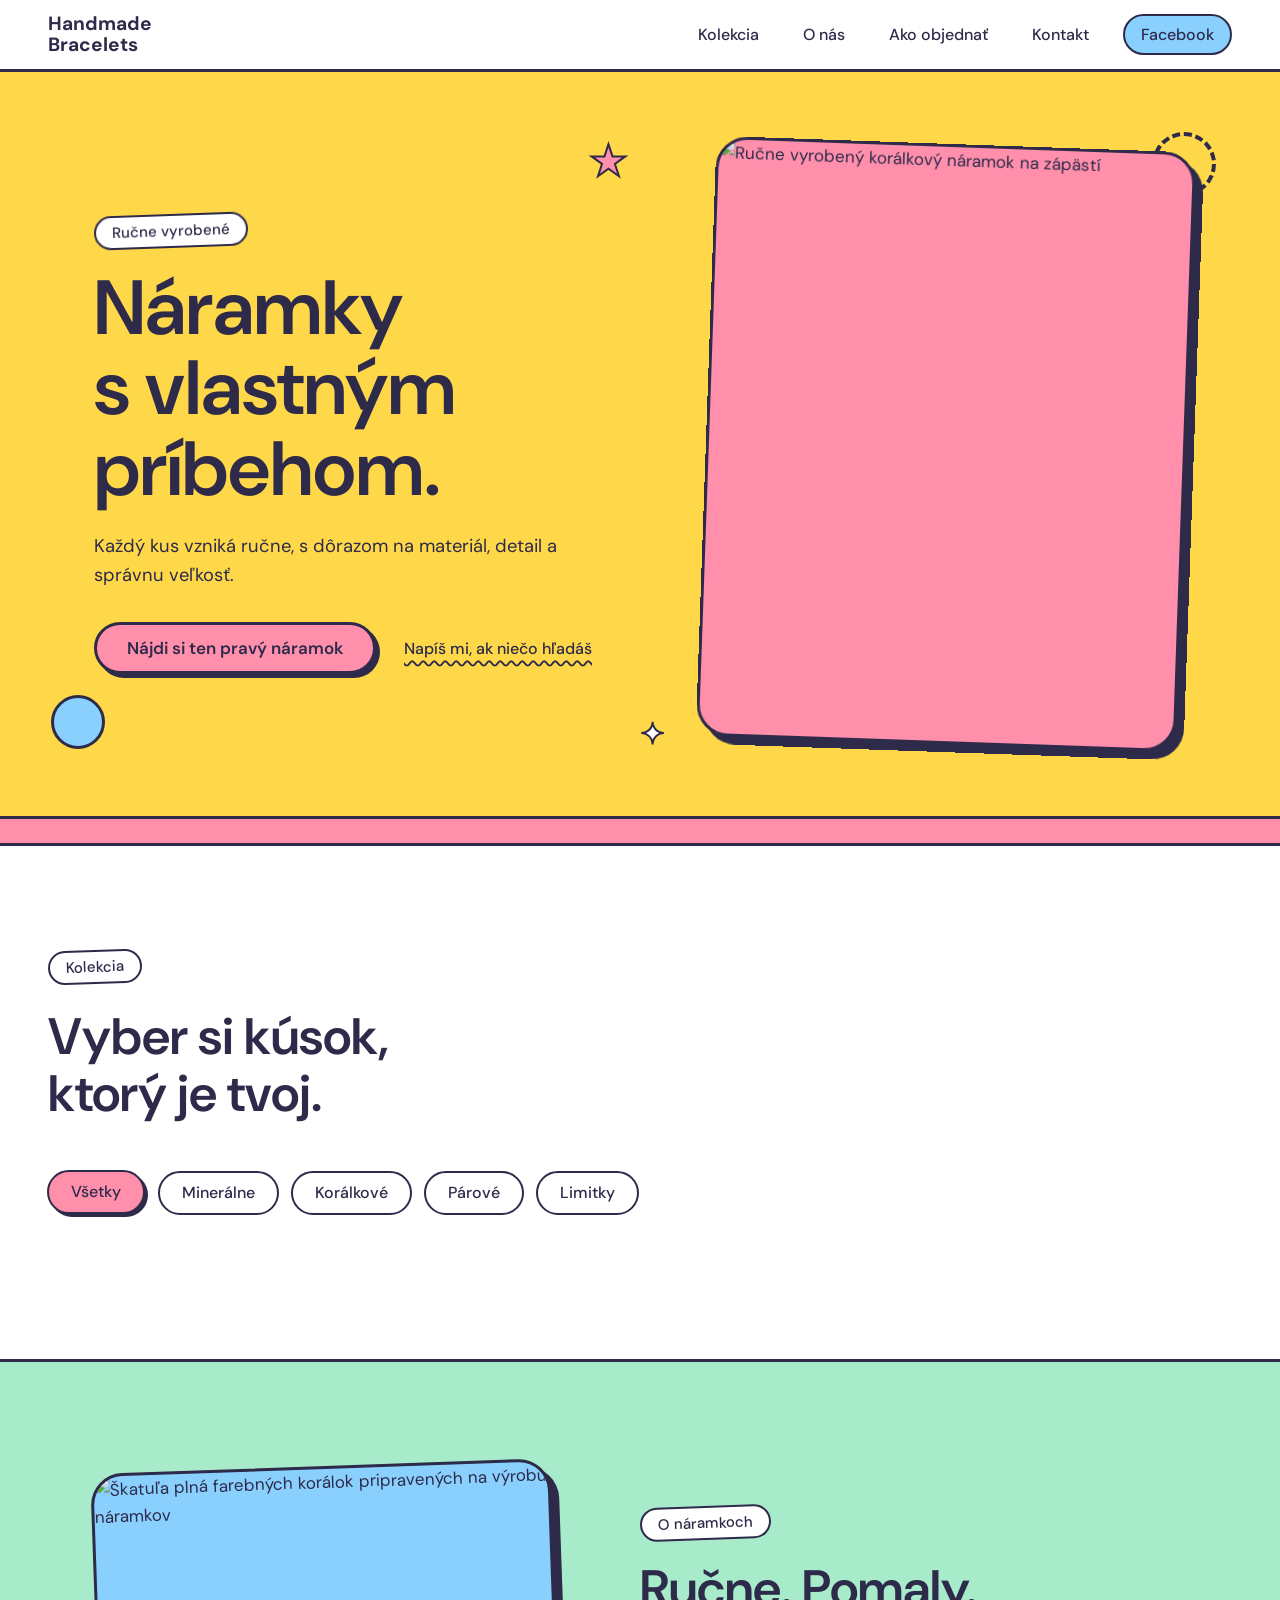
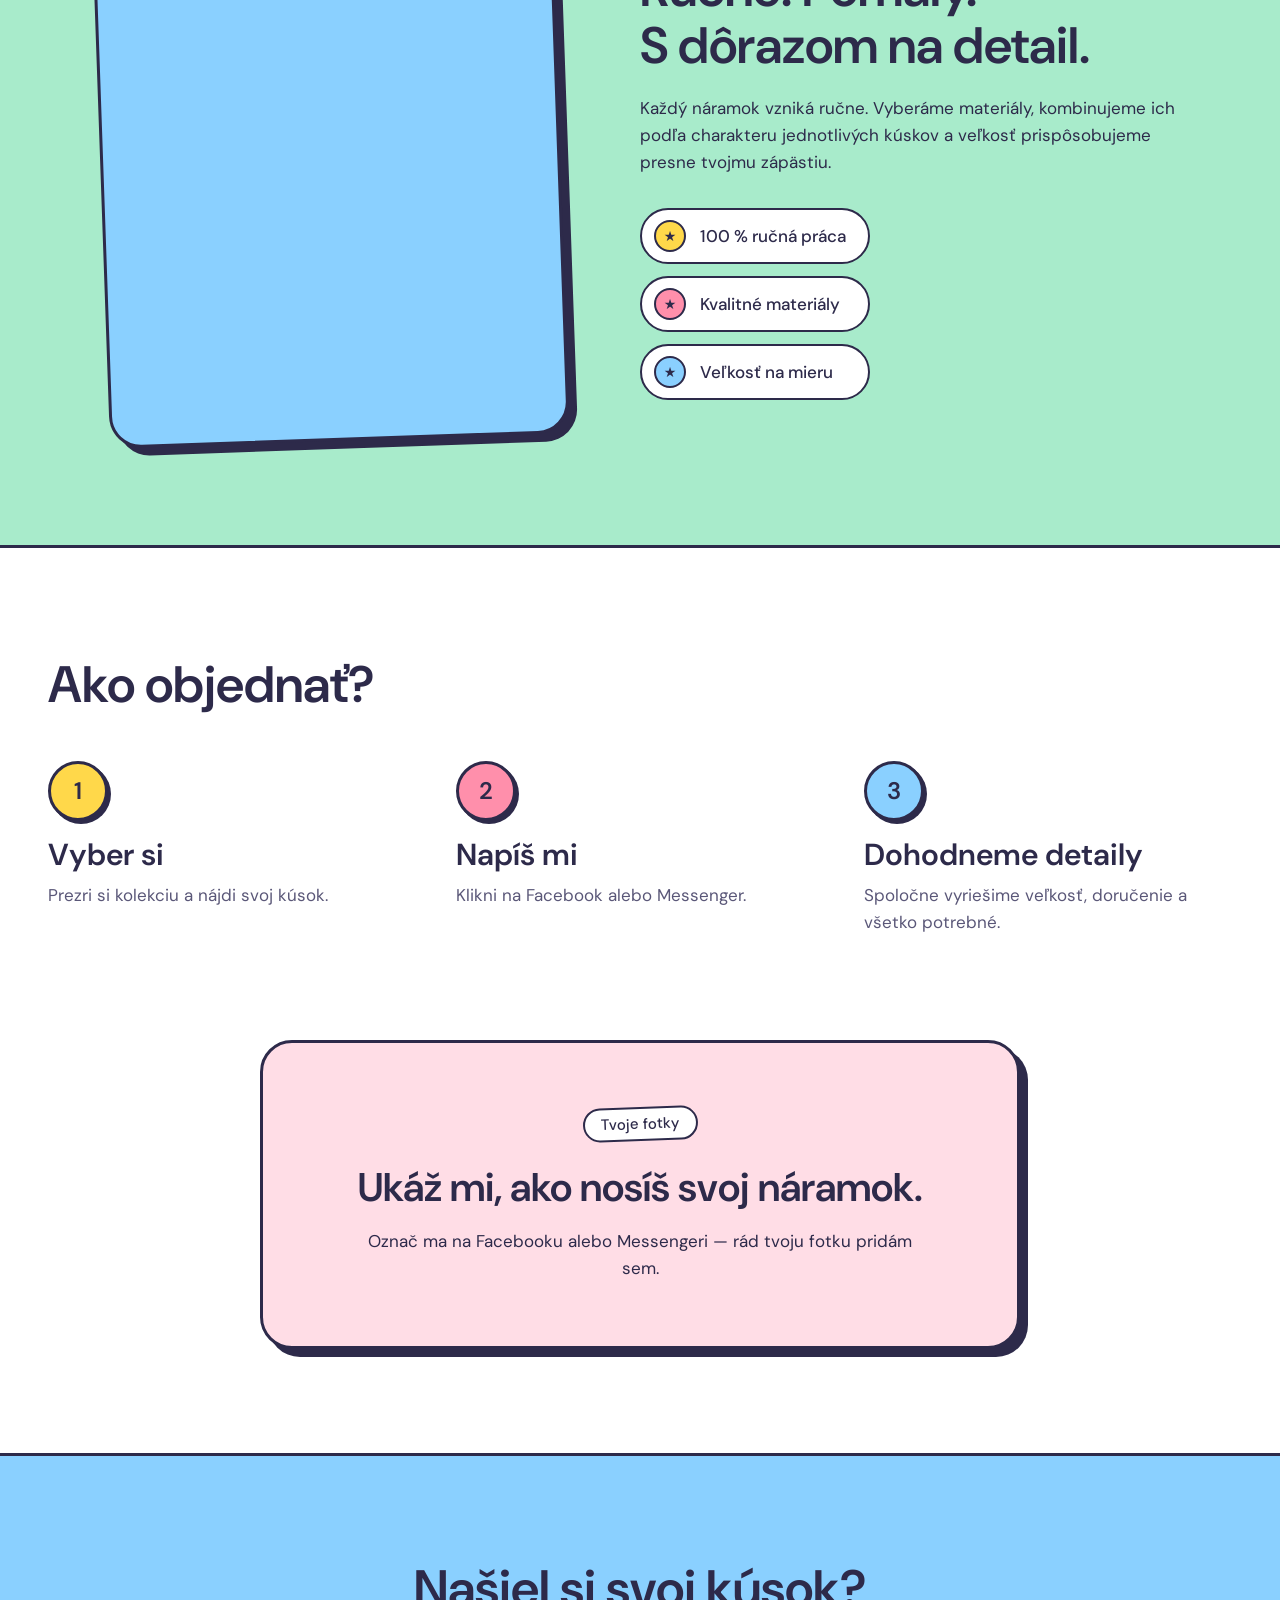
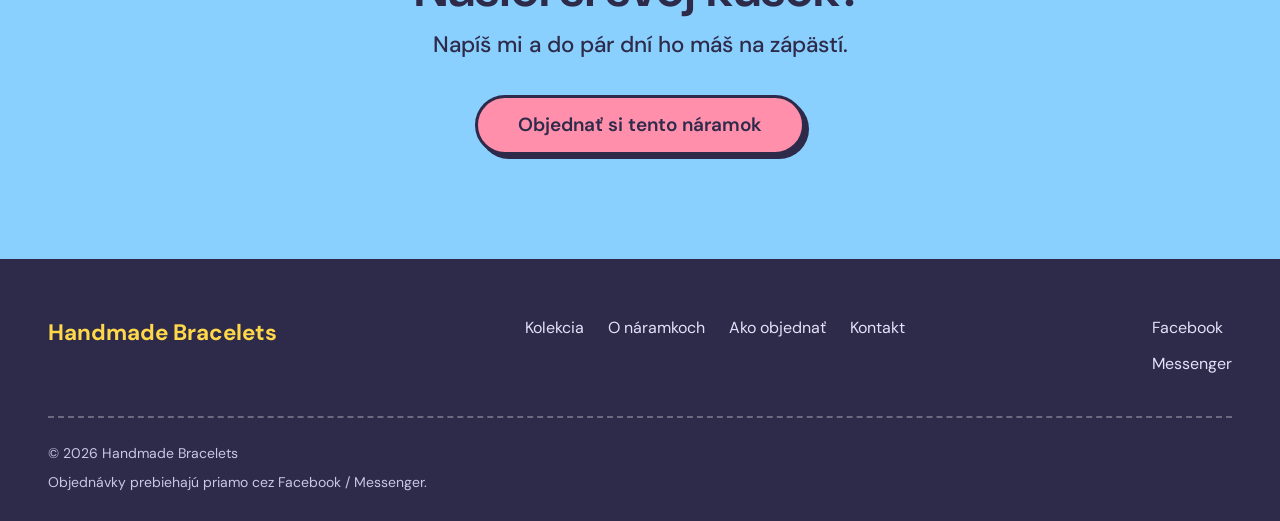
==== index.html @ 6faf6961 "viac personalized" ====
<!doctype html>
<html lang="sk">
<head>
<meta charset="UTF-8">
<meta name="viewport" content="width=device-width, initial-scale=1">
<title>Handmade Bracelets — Ručne vyrobené náramky</title>
<meta name="description" content="Ručne vyrobené náramky s vlastným príbehom. Minerálne, korálkové a párové kúsky, prispôsobené na mieru. Objednávky priamo cez Facebook a Messenger.">

<!-- Canonical -->
<link rel="canonical" href="https://www.handmade-bracelets.sk/">

<!-- Open Graph -->
<meta property="og:type" content="website">
<meta property="og:locale" content="sk_SK">
<meta property="og:site_name" content="Handmade Bracelets">
<meta property="og:title" content="Handmade Bracelets — Ručne vyrobené náramky">
<meta property="og:description" content="Ručne vyrobené náramky s vlastným príbehom. Minerálne, korálkové a párové kúsky, prispôsobené na mieru.">
<meta property="og:url" content="https://www.handmade-bracelets.sk/">
<meta property="og:image" content="https://www.handmade-bracelets.sk/images/og-cover.jpg">
<meta property="og:image:width" content="1200">
<meta property="og:image:height" content="630">
<meta property="og:image:alt" content="Ručne vyrobené náramky — ukážka kolekcie">

<!-- Twitter / X card -->
<meta name="twitter:card" content="summary_large_image">
<meta name="twitter:title" content="Handmade Bracelets — Ručne vyrobené náramky">
<meta name="twitter:description" content="Ručne vyrobené náramky s vlastným príbehom, prispôsobené na mieru.">
<meta name="twitter:image" content="https://www.handmade-bracelets.sk/images/og-cover.jpg">

<!-- Favicon -->
<link rel="icon" href="/favicon.svg" type="image/svg+xml">
<link rel="icon" href="/favicon.ico" sizes="any">
<link rel="apple-touch-icon" href="/apple-touch-icon.png">
<meta name="theme-color" content="#FFD84A">

<link rel="preconnect" href="https://fonts.googleapis.com">
<link rel="preconnect" href="https://fonts.gstatic.com" crossorigin>
<link rel="preconnect" href="https://images.unsplash.com" crossorigin>
<link href="https://fonts.googleapis.com/css2?family=DM+Sans:wght@400;500;600;700&display=swap" rel="stylesheet">

<link rel="stylesheet" href="style.css">

<!-- Structured data (JSON-LD) -->
<script type="application/ld+json">
{
  "@context": "https://schema.org",
  "@type": "Organization",
  "name": "Handmade Bracelets",
  "url": "https://www.handmade-bracelets.sk/",
  "image": "https://www.handmade-bracelets.sk/images/og-cover.jpg",
  "description": "Ručne vyrobené náramky s vlastným príbehom. Minerálne, korálkové a párové kúsky, prispôsobené na mieru.",
  "sameAs": [
    "https://www.facebook.com/",
    "https://m.me/"
  ]
}
</script>
</head>
<body>

<a class="skip-link" href="#hlavny-obsah">Preskočiť na obsah</a>

<!-- ============ HEADER ============ -->
<header class="site-header" id="site-header">
  <div class="header-inner">
    <a href="#hero" class="brand">Handmade<br class="brand-break">Bracelets</a>

    <nav class="primary-nav" aria-label="Hlavná navigácia">
      <a href="#kolekcia">Kolekcia</a>
      <a href="#o-nas">O nás</a>
      <a href="#ako-objednat">Ako objednať</a>
      <a href="#kontakt">Kontakt</a>
      <a href="#" class="nav-fb" data-fb-link>Facebook</a>
    </nav>

    <button class="menu-toggle" id="menu-toggle" aria-expanded="false" aria-controls="mobile-menu" aria-label="Otvoriť menu">
      <span class="menu-toggle-bar"></span>
      <span class="menu-toggle-bar"></span>
    </button>
  </div>
</header>

<!-- ============ MOBILE MENU ============ -->
<div class="mobile-menu" id="mobile-menu" aria-hidden="true">
  <nav aria-label="Mobilná navigácia">
    <a href="#kolekcia">Kolekcia</a>
    <a href="#o-nas">O nás</a>
    <a href="#ako-objednat">Ako objednať</a>
    <a href="#kontakt">Kontakt</a>
    <a href="#" data-fb-link>Facebook</a>
  </nav>
</div>

<main id="hlavny-obsah">

  <!-- ============ HERO ============ -->
  <section class="hero" id="hero">
    <span class="deco deco-star" aria-hidden="true">★</span>
    <span class="deco deco-star deco-star-2" aria-hidden="true">✦</span>
    <span class="deco deco-ring" aria-hidden="true"></span>
    <span class="deco deco-dot" aria-hidden="true"></span>
    <div class="hero-text">
      <p class="eyebrow">Ručne vyrobené</p>
      <h1>Náramky<br>s vlastným<br>príbehom.</h1>
      <p class="hero-copy">Každý kus vzniká ručne, s dôrazom na materiál, detail a správnu veľkosť.</p>
      <div class="hero-actions">
        <a href="#kolekcia" class="btn btn-primary">Nájdi si ten pravý náramok</a>
        <a href="#" class="btn-text" data-fb-link>Napíš mi, ak niečo hľadáš</a>
      </div>
    </div>
    <div class="hero-image">
      <!-- NÁHĽAD (Unsplash). Neskôr nahraď za images/hero.jpg -->
      <img src="https://images.unsplash.com/photo-1611235116292-df7f928f3a0f?auto=format&fit=crop&q=80&w=1200&h=1500" alt="Ručne vyrobený korálkový náramok na zápästí" width="1200" height="1500" fetchpriority="high">
    </div>
  </section>

  <!-- ============ RUŽOVÝ PÁSIK ============ -->
  <div class="marquee" aria-hidden="true">
    <div class="marquee-track">
    </div>
  </div>

  <!-- ============ COLLECTION ============ -->
  <section class="collection" id="kolekcia">
    <div class="section-head">
      <p class="eyebrow">Kolekcia</p>
      <h2>Vyber si kúsok,<br>ktorý je tvoj.</h2>
    </div>

    <div class="filters" role="group" aria-label="Filtrovať kolekciu podľa kategórie">
      <button class="filter-btn is-active" data-filter="všetky">Všetky</button>
      <button class="filter-btn" data-filter="minerálne">Minerálne</button>
      <button class="filter-btn" data-filter="korálkové">Korálkové</button>
      <button class="filter-btn" data-filter="párové">Párové</button>
      <button class="filter-btn" data-filter="limitky">Limitky</button>
    </div>

    <div class="product-grid" id="product-grid" aria-live="polite">
      <!-- rendered by app.js -->
    </div>
  </section>

  <!-- ============ STORY ============ -->
  <section class="story" id="o-nas">
    <div class="story-image">
      <!-- NÁHĽAD (Unsplash). Neskôr nahraď za images/story.jpg -->
      <img src="https://images.unsplash.com/photo-1646070107254-3713cec279c1?auto=format&fit=crop&q=80&w=1000&h=1250" alt="Škatuľa plná farebných korálok pripravených na výrobu náramkov" width="1000" height="1250" loading="lazy">
    </div>
    <div class="story-text">
      <p class="eyebrow">O náramkoch</p>
      <h2>Ručne. Pomaly.<br>S dôrazom na detail.</h2>
      <p>Každý náramok vzniká ručne. Vyberáme materiály, kombinujeme ich podľa charakteru jednotlivých kúskov a veľkosť prispôsobujeme presne tvojmu zápästiu.</p>

      <ul class="benefits">
        <li><span class="benefit-num" aria-hidden="true">★</span><span class="benefit-label">100&nbsp;% ručná práca</span></li>
        <li><span class="benefit-num" aria-hidden="true">★</span><span class="benefit-label">Kvalitné materiály</span></li>
        <li><span class="benefit-num" aria-hidden="true">★</span><span class="benefit-label">Veľkosť na mieru</span></li>
      </ul>
    </div>
  </section>

  <!-- ============ HOW IT WORKS ============ -->
  <section class="how" id="ako-objednat">
    <div class="section-head">
      <h2>Ako objednať?</h2>
    </div>
    <ol class="how-steps">
      <li>
        <span class="how-num">1</span>
        <h3>Vyber si</h3>
        <p>Prezri si kolekciu a nájdi svoj kúsok.</p>
      </li>
      <li>
        <span class="how-num">2</span>
        <h3>Napíš mi</h3>
        <p>Klikni na Facebook alebo Messenger.</p>
      </li>
      <li>
        <span class="how-num">3</span>
        <h3>Dohodneme detaily</h3>
        <p>Spoločne vyriešime veľkosť, doručenie a všetko potrebné.</p>
      </li>
    </ol>
  </section>

  <!-- ============ SOCIAL PROOF ============ -->
  <section class="proof">
    <p class="eyebrow">Tvoje fotky</p>
    <h2>Ukáž mi, ako nosíš svoj náramok.</h2>
    <p class="proof-copy">Označ ma na Facebooku alebo Messengeri — rád tvoju fotku pridám sem.</p>
  </section>

  <!-- ============ FINAL CTA ============ -->
  <section class="final-cta" id="kontakt">
    <h2>Našiel si svoj kúsok?</h2>
    <p>Napíš mi a do pár dní ho máš na zápästí.</p>
    <a href="#" class="btn btn-primary btn-large" data-fb-link>Objednať si tento náramok</a>
  </section>

</main>

<!-- ============ PRODUCT MODAL ============ -->
<div class="modal-overlay" id="modal-overlay" hidden>
  <div class="modal" role="dialog" aria-modal="true" aria-labelledby="modal-title" id="product-modal">
    <button class="modal-close" id="modal-close" aria-label="Zavrieť">
      <span aria-hidden="true">&times;</span>
    </button>
    <div class="modal-body">
      <div class="modal-image">
        <img id="modal-img" src="" alt="" width="800" height="1000">
      </div>
      <div class="modal-info">
        <p class="modal-badge" id="modal-badge"></p>
        <h3 id="modal-title"></h3>
        <p class="modal-desc" id="modal-desc"></p>
        <dl class="modal-meta">
          <div>
            <dt>Materiál</dt>
            <dd id="modal-material"></dd>
          </div>
          <div>
            <dt>Veľkosť</dt>
            <dd id="modal-size"></dd>
          </div>
        </dl>
        <p class="modal-price" id="modal-price"></p>
        <div class="modal-actions">
          <a href="#" class="btn btn-primary" id="modal-cta">Chcem presne tento kúsok</a>
          <a href="#" class="btn-text" id="modal-messenger">Opýtať sa na veľkosť a cenu</a>
        </div>
      </div>
    </div>
  </div>
</div>

<!-- ============ FOOTER ============ -->
<footer class="site-footer">
  <div class="footer-inner">
    <div class="footer-brand">Handmade Bracelets</div>

    <nav class="footer-nav" aria-label="Navigácia v pätičke">
      <a href="#kolekcia">Kolekcia</a>
      <a href="#o-nas">O náramkoch</a>
      <a href="#ako-objednat">Ako objednať</a>
      <a href="#kontakt">Kontakt</a>
    </nav>

    <nav class="footer-social" aria-label="Sociálne siete">
      <a href="#" data-fb-link>Facebook</a>
      <a href="#" data-messenger-link>Messenger</a>
    </nav>
  </div>
  <div class="footer-bottom">
    <p>&copy; 2026 Handmade Bracelets</p>
    <p>Objednávky prebiehajú priamo cez Facebook / Messenger.</p>
  </div>
</footer>

<script src="app.js"></script>
<script src="animacie.js"></script>
</body>
</html>
---- style.css ----
/* ==========================================================
   HANDMADE BRACELETS — veselý, jednoduchý štýl
   Farby a písma nájdeš hneď tu dole. Stačí ich zmeniť
   a celý web sa prefarbí.
   ========================================================== */
:root {
  --background: #FFFFFF;
  --surface: #FFFFFF;
  --text: #2D2A4A;
  --muted: #5A5778;
  --border: #2D2A4A;

  --yellow: #FFD84A;
  --pink: #FF8FAB;
  --pink-soft: #FFDDE6;
  --blue: #8AD0FF;
  --mint: #A8EBCB;
  --focus: #E0245E;

  --font-display: 'DM Sans', system-ui, sans-serif;
  --font-body: 'DM Sans', system-ui, -apple-system, 'Segoe UI', sans-serif;

  --line: 3px solid var(--text);
  --radius: 24px;
  --shadow: 5px 5px 0 var(--text);

  --header-h: 72px;
  --container-pad: 20px;
  --ease: cubic-bezier(0.22, 0.61, 0.36, 1);
}

@media (min-width: 900px) {
  :root { --container-pad: 48px; }
}

/* ==========================================================
   RESET
   ========================================================== */
*, *::before, *::after { box-sizing: border-box; }
html { -webkit-text-size-adjust: 100%; scroll-behavior: smooth; }
body {
  margin: 0;
  background: var(--background);
  color: var(--text);
  font-family: var(--font-body);
  font-size: 17px;
  line-height: 1.6;
  -webkit-font-smoothing: antialiased;
}
img { max-width: 100%; display: block; height: auto; }
a { color: inherit; text-decoration: none; }
ul, ol, dl { margin: 0; padding: 0; list-style: none; }
button { font: inherit; color: inherit; background: none; border: 0; cursor: pointer; }
h1, h2, h3, p { margin: 0; }

@media (prefers-reduced-motion: reduce) {
  html { scroll-behavior: auto; }
  *, *::before, *::after {
    animation-duration: 0.001ms !important;
    animation-iteration-count: 1 !important;
    transition-duration: 0.001ms !important;
    scroll-behavior: auto !important;
  }
}

:focus-visible {
  outline: 3px dashed var(--focus);
  outline-offset: 3px;
}

.skip-link {
  position: absolute;
  left: -999px;
  top: 0;
  background: var(--text);
  color: #fff;
  padding: 12px 20px;
  border-radius: 999px;
  z-index: 300;
}
.skip-link:focus { left: 12px; top: 12px; }

/* ==========================================================
   TYPE SCALE
   ========================================================== */
.eyebrow {
  display: inline-block;
  font-family: var(--font-display);
  font-size: 15px;
  font-weight: 500;
  color: var(--text);
  background: var(--surface);
  border: 2px solid var(--text);
  border-radius: 999px;
  padding: 3px 16px;
  margin: 0 0 20px;
  transform: rotate(-2deg);
}

h1 {
  font-family: var(--font-display);
  font-weight: 600;
  font-size: clamp(2.6rem, 9vw, 4.8rem);
  line-height: 1.05;
}

h2 {
  font-family: var(--font-display);
  font-weight: 600;
  font-size: clamp(2rem, 5.5vw, 3.2rem);
  line-height: 1.12;
}

h3 {
  font-family: var(--font-display);
  font-weight: 600;
  font-size: clamp(1.4rem, 3vw, 1.9rem);
  line-height: 1.2;
}

/* ==========================================================
   BUTTONS
   ========================================================== */
.btn {
  display: inline-flex;
  align-items: center;
  justify-content: center;
  min-height: 52px;
  padding: 0 30px;
  font-family: var(--font-display);
  font-size: 17px;
  font-weight: 600;
  border: var(--line);
  border-radius: 999px;
  box-shadow: 4px 4px 0 var(--text);
  transition: transform 120ms var(--ease), box-shadow 120ms var(--ease), background 120ms var(--ease);
}
.btn:hover {
  transform: translate(2px, 2px);
  box-shadow: 2px 2px 0 var(--text);
}
.btn:active {
  transform: translate(4px, 4px);
  box-shadow: 0 0 0 var(--text);
}
.btn-primary {
  background: var(--pink);
  color: var(--text);
}
.btn-primary:hover { background: #fff; }
.btn-large { min-height: 60px; padding: 0 40px; font-size: 19px; }

.btn-text {
  display: inline-flex;
  align-items: center;
  min-height: 44px;
  font-family: var(--font-display);
  font-size: 16px;
  font-weight: 500;
  text-decoration: underline wavy var(--text);
  text-decoration-thickness: 1.5px;
  text-underline-offset: 6px;
}
.btn-text:hover { text-decoration-color: var(--focus); color: var(--focus); }

/* ==========================================================
   HEADER
   ========================================================== */
.site-header {
  position: sticky;
  top: 0;
  z-index: 100;
  height: var(--header-h);
  display: flex;
  align-items: center;
  background: var(--surface);
  border-bottom: var(--line);
}
.header-inner {
  width: 100%;
  max-width: 1400px;
  margin: 0 auto;
  padding: 0 var(--container-pad);
  display: flex;
  align-items: center;
  justify-content: space-between;
}
.brand {
  font-family: var(--font-display);
  font-size: 1.2rem;
  font-weight: 700;
  line-height: 1.05;
}
.brand-break { display: none; }
@media (min-width: 640px) {
  .brand-break { display: inline; }
}

.primary-nav { display: none; }
@media (min-width: 900px) {
  .primary-nav {
    display: flex;
    align-items: center;
    gap: 8px;
    font-family: var(--font-display);
    font-size: 16px;
    font-weight: 500;
  }
  .primary-nav a {
    padding: 6px 16px;
    border-radius: 999px;
    border: 2px solid transparent;
    transition: background 150ms var(--ease);
  }
  .primary-nav a:hover { background: var(--yellow); }
  .primary-nav .nav-fb {
    background: var(--blue);
    border-color: var(--text);
    margin-left: 8px;
  }
  .primary-nav .nav-fb:hover { background: var(--pink); }
}

.menu-toggle {
  display: flex;
  flex-direction: column;
  justify-content: center;
  align-items: center;
  gap: 6px;
  width: 48px;
  height: 48px;
  border: 2px solid var(--text);
  border-radius: 50%;
  background: var(--yellow);
}
@media (min-width: 900px) { .menu-toggle { display: none; } }
.menu-toggle-bar {
  display: block;
  width: 22px;
  height: 3px;
  border-radius: 3px;
  background: var(--text);
  transition: transform 220ms var(--ease), opacity 220ms var(--ease);
}
.menu-toggle[aria-expanded="true"] .menu-toggle-bar:nth-child(1) {
  transform: translateY(4.5px) rotate(45deg);
}
.menu-toggle[aria-expanded="true"] .menu-toggle-bar:nth-child(2) {
  transform: translateY(-4.5px) rotate(-45deg);
}

/* ==========================================================
   MOBILE MENU
   ========================================================== */
.mobile-menu {
  position: fixed;
  inset: 0;
  z-index: 90;
  background: var(--yellow);
  display: flex;
  align-items: center;
  padding: var(--header-h) var(--container-pad) 0;
  opacity: 0;
  visibility: hidden;
  transform: translateY(-8px);
  transition: opacity 240ms var(--ease), transform 240ms var(--ease), visibility 0s linear 240ms;
}
.mobile-menu.is-open {
  opacity: 1;
  visibility: visible;
  transform: translateY(0);
  transition: opacity 240ms var(--ease), transform 240ms var(--ease), visibility 0s linear 0s;
}
.mobile-menu nav {
  display: flex;
  flex-direction: column;
  align-items: flex-start;
  gap: 18px;
}
.mobile-menu a {
  font-family: var(--font-display);
  font-size: 2.3rem;
  font-weight: 600;
}
.mobile-menu a:hover { text-decoration: underline wavy var(--text); text-underline-offset: 8px; }
@media (min-width: 900px) { .mobile-menu { display: none; } }

/* ==========================================================
   SECTIONS (spoločné)
   ========================================================== */
section { padding: 72px var(--container-pad); }
@media (min-width: 900px) { section { padding: 104px var(--container-pad); } }

.section-head { max-width: 640px; margin: 0 0 48px; }
.section-head h2 { margin-top: 4px; }

/* ==========================================================
   HERO
   ========================================================== */
.hero {
  display: flex;
  flex-direction: column-reverse;
  gap: 40px;
  background: var(--yellow);
  border-bottom: var(--line);
  padding: 40px var(--container-pad) 56px;
}
@media (min-width: 900px) {
  .hero {
    flex-direction: row;
    align-items: center;
    justify-content: center;
    gap: 72px;
    padding: 72px var(--container-pad);
    min-height: calc(88vh - var(--header-h));
  }
}
.hero-text {
  display: flex;
  flex-direction: column;
  justify-content: center;
  align-items: flex-start;
}
@media (min-width: 900px) {
  .hero-text { flex: 1; max-width: 540px; }
}
.hero-copy {
  margin-top: 22px;
  font-size: 1.15rem;
  max-width: 38ch;
}
.hero-actions {
  margin-top: 32px;
  display: flex;
  flex-wrap: wrap;
  align-items: center;
  gap: 12px 28px;
}
.hero-image {
  width: 100%;
  max-width: 420px;
  align-self: center;
  aspect-ratio: 4 / 5;
  overflow: hidden;
  border: var(--line);
  border-radius: 32px;
  box-shadow: 8px 8px 0 var(--text);
  background: var(--pink);
  transform: rotate(2deg);
}
@media (min-width: 900px) {
  .hero-image { flex: 1; max-width: 480px; }
}
.hero-image img {
  width: 100%;
  height: 100%;
  object-fit: cover;
}

/* ==========================================================
   FILTERS
   ========================================================== */
.filters {
  display: flex;
  flex-wrap: wrap;
  gap: 12px;
  margin-bottom: 40px;
}
.filter-btn {
  font-family: var(--font-display);
  font-size: 16px;
  font-weight: 500;
  min-height: 44px;
  padding: 6px 22px;
  border: 2px solid var(--text);
  border-radius: 999px;
  background: var(--surface);
  transition: background 150ms var(--ease), transform 150ms var(--ease);
}
.filter-btn:hover { background: var(--yellow); }
.filter-btn.is-active {
  background: var(--pink);
  box-shadow: 3px 3px 0 var(--text);
  transform: translate(-1px, -1px);
}

/* ==========================================================
   PRODUCT GRID
   ========================================================== */
.product-grid {
  display: grid;
  grid-template-columns: repeat(2, 1fr);
  gap: 20px 14px;
}
@media (min-width: 640px) {
  .product-grid { grid-template-columns: repeat(3, 1fr); gap: 28px 24px; }
}
@media (min-width: 1100px) {
  .product-grid { grid-template-columns: repeat(4, 1fr); gap: 32px 28px; }
}

.product-card {
  display: flex;
  flex-direction: column;
  background: var(--surface);
  border: var(--line);
  border-radius: var(--radius);
  box-shadow: var(--shadow);
  overflow: hidden;
  opacity: 0;
  transform: translateY(14px);
  transition: opacity 400ms var(--ease), transform 400ms var(--ease), box-shadow 200ms var(--ease);
}
.product-card.is-visible { opacity: 1; transform: translateY(0); }
.product-card.is-visible:hover {
  transform: translate(-2px, -4px);
  box-shadow: 8px 10px 0 var(--text);
}

/* tlačidlá, ktoré otvárajú detail produktu */
.product-card-open {
  display: block;
  width: 100%;
  padding: 0;
  text-align: left;
  cursor: pointer;
}

.product-card-media {
  position: relative;
  aspect-ratio: 3 / 4;
  overflow: hidden;
  border-bottom: var(--line);
  background: var(--pink);
}
.product-card:nth-child(4n+2) .product-card-media { background: var(--blue); }
.product-card:nth-child(4n+3) .product-card-media { background: var(--mint); }
.product-card:nth-child(4n+4) .product-card-media { background: var(--yellow); }
.product-card-media .product-card-open { height: 100%; }
.product-card-media img {
  width: 100%;
  height: 100%;
  object-fit: cover;
  transition: transform 400ms var(--ease);
}
.product-card:hover .product-card-media img,
.product-card:focus-within .product-card-media img {
  transform: scale(1.05);
}

.product-badge {
  position: absolute;
  top: 12px;
  left: 12px;
  z-index: 1;
  background: var(--yellow);
  border: 2px solid var(--text);
  border-radius: 999px;
  font-family: var(--font-display);
  font-size: 13px;
  font-weight: 600;
  padding: 2px 12px;
  color: var(--text);
  transform: rotate(-4deg);
}

.product-card-quick {
  position: absolute;
  left: 0; right: 0; bottom: 0;
  z-index: 1;
  display: flex;
  padding: 10px;
  opacity: 1;
  transform: translateY(0);
  transition: opacity 220ms var(--ease), transform 220ms var(--ease);
}
@media (min-width: 900px) {
  .product-card-quick {
    opacity: 0;
    transform: translateY(8px);
  }
  .product-card:hover .product-card-quick,
  .product-card:focus-within .product-card-quick {
    opacity: 1;
    transform: translateY(0);
  }
}
.product-card-quick a {
  flex: 1;
  display: flex;
  align-items: center;
  justify-content: center;
  background: var(--surface);
  border: 2px solid var(--text);
  border-radius: 999px;
  min-height: 44px;
  font-family: var(--font-display);
  font-size: 15px;
  font-weight: 600;
  transition: background 150ms var(--ease);
}
.product-card-quick a:hover { background: var(--yellow); }

.product-card-info { padding: 16px 16px 18px; }
.product-card-info > span { display: block; }
.product-card-cat {
  font-size: 13px;
  font-weight: 600;
  color: var(--muted);
  margin-bottom: 4px;
}
.product-card-name {
  font-family: var(--font-display);
  font-size: 1.3rem;
  font-weight: 600;
  line-height: 1.2;
}
.product-card-desc {
  font-size: 14px;
  color: var(--muted);
  margin-top: 6px;
  line-height: 1.45;
}
.product-card-info > .product-card-price {
  display: inline-block;
  margin-top: 12px;
  padding: 2px 14px;
  background: var(--yellow);
  border: 2px solid var(--text);
  border-radius: 999px;
  font-family: var(--font-display);
  font-size: 1.05rem;
  font-weight: 600;
}

.grid-empty {
  grid-column: 1 / -1;
  color: var(--muted);
  padding: 40px 0;
}

/* ==========================================================
   STORY
   ========================================================== */
.story {
  display: flex;
  flex-direction: column;
  align-items: center;
  gap: 44px;
  background: var(--mint);
  border-top: var(--line);
  border-bottom: var(--line);
}
@media (min-width: 900px) {
  .story { flex-direction: row; justify-content: center; gap: 80px; }
}
.story-image {
  width: 100%;
  max-width: 460px;
  aspect-ratio: 4 / 5;
  overflow: hidden;
  border: var(--line);
  border-radius: 32px;
  box-shadow: 8px 8px 0 var(--text);
  background: var(--blue);
  transform: rotate(-2deg);
}
@media (min-width: 900px) {
  .story-image { flex: 1; }
}
.story-image img { width: 100%; height: 100%; object-fit: cover; }
.story-text {
  display: flex;
  flex-direction: column;
  justify-content: center;
  align-items: flex-start;
}
@media (min-width: 900px) {
  .story-text { flex: 1; max-width: 540px; }
}
.story-text p { margin-top: 20px; max-width: 46ch; }
.story-text .eyebrow { margin-top: 0; }

.benefits {
  margin-top: 32px;
  display: flex;
  flex-direction: column;
  gap: 12px;
}
.benefits li {
  display: flex;
  align-items: center;
  gap: 14px;
  padding: 10px 22px 10px 12px;
  background: var(--surface);
  border: 2px solid var(--text);
  border-radius: 999px;
}
.benefit-num {
  display: inline-flex;
  align-items: center;
  justify-content: center;
  width: 32px;
  height: 32px;
  border-radius: 50%;
  background: var(--yellow);
  border: 2px solid var(--text);
  font-size: 14px;
  line-height: 1;
}
.benefits li:nth-child(2) .benefit-num { background: var(--pink); }
.benefits li:nth-child(3) .benefit-num { background: var(--blue); }
.benefit-label {
  font-family: var(--font-display);
  font-size: 17px;
  font-weight: 500;
}

/* ==========================================================
   HOW IT WORKS
   ========================================================== */
.how-steps {
  display: grid;
  grid-template-columns: 1fr;
  gap: 40px;
  max-width: 1200px;
  margin: 0 auto;
}
@media (min-width: 768px) {
  .how-steps { grid-template-columns: repeat(3, 1fr); gap: 40px; }
}
.how-num {
  display: flex;
  align-items: center;
  justify-content: center;
  width: 60px;
  height: 60px;
  border: var(--line);
  border-radius: 50%;
  background: var(--yellow);
  box-shadow: 3px 3px 0 var(--text);
  font-family: var(--font-display);
  font-size: 1.5rem;
  font-weight: 600;
  margin-bottom: 16px;
}
.how-steps li:nth-child(2) .how-num { background: var(--pink); }
.how-steps li:nth-child(3) .how-num { background: var(--blue); }
.how-steps h3 { margin-bottom: 8px; }
.how-steps p { color: var(--muted); max-width: 32ch; }

/* ==========================================================
   PROOF
   ========================================================== */
.proof {
  width: calc(100% - 2 * var(--container-pad));
  max-width: 760px;
  margin: 0 auto 72px;
  padding: 48px 24px;
  text-align: center;
  background: var(--pink-soft);
  border: var(--line);
  border-radius: 32px;
  box-shadow: 8px 8px 0 var(--text);
}
@media (min-width: 900px) {
  .proof { padding: 64px 48px; margin-bottom: 104px; }
}
.proof h2 { margin-top: 4px; font-size: clamp(1.7rem, 4.5vw, 2.5rem); }
.proof-copy { margin: 18px auto 0; max-width: 46ch; }

/* ==========================================================
   FINAL CTA
   ========================================================== */
.final-cta {
  text-align: center;
  background: var(--blue);
  border-top: var(--line);
}
.final-cta p {
  margin-top: 10px;
  font-family: var(--font-display);
  font-size: 1.4rem;
  font-weight: 500;
}
.final-cta .btn { margin-top: 32px; }

/* ==========================================================
   MODAL
   ========================================================== */
.modal-overlay {
  position: fixed;
  inset: 0;
  z-index: 200;
  background: rgba(45, 42, 74, 0.6);
  display: flex;
  align-items: flex-end;
  justify-content: center;
  opacity: 0;
  transition: opacity 240ms var(--ease);
}
.modal-overlay[hidden] { display: none; }
.modal-overlay.is-open { opacity: 1; }
@media (min-width: 900px) {
  .modal-overlay { align-items: center; padding: 32px; }
}

.modal {
  background: var(--surface);
  width: 100%;
  max-width: 920px;
  max-height: 92vh;
  overflow-y: auto;
  position: relative;
  border: var(--line);
  border-radius: 28px 28px 0 0;
  transform: translateY(24px);
  transition: transform 280ms var(--ease);
}
@media (min-width: 900px) {
  .modal { border-radius: 28px; box-shadow: 8px 8px 0 var(--text); }
}
.modal-overlay.is-open .modal { transform: translateY(0); }

.modal-close {
  position: absolute;
  top: 14px;
  right: 14px;
  width: 44px;
  height: 44px;
  font-size: 26px;
  line-height: 1;
  z-index: 2;
  background: var(--yellow);
  border: 2px solid var(--text);
  border-radius: 50%;
}
.modal-close:hover { background: var(--pink); }

.modal-body { display: flex; flex-direction: column; }
@media (min-width: 700px) {
  .modal-body { flex-direction: row; }
}
.modal-image {
  aspect-ratio: 4 / 5;
  overflow: hidden;
  background: var(--pink);
  border-bottom: var(--line);
}
.modal-image img { width: 100%; height: 100%; object-fit: cover; }
@media (min-width: 700px) {
  .modal-image { flex: 1; aspect-ratio: auto; border-bottom: 0; border-right: var(--line); }
}

.modal-info {
  flex: 1;
  padding: 32px var(--container-pad) 40px;
}
.modal-badge {
  display: inline-block;
  font-family: var(--font-display);
  font-size: 13px;
  font-weight: 600;
  background: var(--yellow);
  border: 2px solid var(--text);
  border-radius: 999px;
  padding: 2px 12px;
  margin-bottom: 12px;
  transform: rotate(-3deg);
}
.modal-badge:empty { display: none; }
.modal-desc { margin-top: 14px; color: var(--muted); }
.modal-meta {
  margin-top: 24px;
  display: flex;
  flex-wrap: wrap;
  gap: 16px 32px;
}
.modal-meta dt { font-size: 13px; font-weight: 700; color: var(--muted); }
.modal-meta dd { margin: 2px 0 0; font-size: 16px; }
.modal-price {
  display: inline-block;
  margin-top: 24px;
  padding: 2px 18px;
  background: var(--yellow);
  border: 2px solid var(--text);
  border-radius: 999px;
  font-size: 1.4rem;
  font-weight: 600;
  font-family: var(--font-display);
}
.modal-actions {
  margin-top: 24px;
  display: flex;
  flex-wrap: wrap;
  gap: 12px 24px;
  align-items: center;
}

body.modal-open { overflow: hidden; }

/* ==========================================================
   FOOTER
   ========================================================== */
.site-footer {
  background: var(--text);
  color: #fff;
  padding: 56px var(--container-pad) 28px;
}
.footer-inner {
  max-width: 1400px;
  margin: 0 auto;
  display: flex;
  flex-direction: column;
  gap: 28px;
}
@media (min-width: 768px) {
  .footer-inner { flex-direction: row; justify-content: space-between; }
}
.footer-brand {
  font-family: var(--font-display);
  font-size: 1.4rem;
  font-weight: 700;
  color: var(--yellow);
}
.footer-nav, .footer-social {
  display: flex;
  flex-direction: column;
  gap: 10px;
  font-size: 16px;
  color: #E4E1FA;
}
@media (min-width: 480px) {
  .footer-nav { flex-direction: row; gap: 24px; }
}
.footer-nav a:hover, .footer-social a:hover { color: var(--yellow); text-decoration: underline wavy; text-underline-offset: 5px; }
.footer-bottom {
  max-width: 1400px;
  margin: 40px auto 0;
  padding-top: 24px;
  border-top: 2px dashed rgba(255, 255, 255, 0.3);
  display: flex;
  flex-direction: column;
  gap: 6px;
  font-size: 14px;
  color: #C9C6E6;
}


/* ==========================================================
   ANIMÁCIE
   ========================================================== */
@keyframes fadeUp   { from { opacity: 0; translate: 0 24px; } to { opacity: 1; translate: 0 0; } }
@keyframes heroPop  { from { opacity: 0; transform: translateY(40px) rotate(-8deg) scale(.85); } to { opacity: 1; transform: rotate(2deg); } }
@keyframes float    { 0%, 100% { transform: translateY(0) rotate(2deg); } 50% { transform: translateY(-10px) rotate(3.5deg); } }
@keyframes spin     { to { transform: rotate(360deg); } }
@keyframes bob      { 0%, 100% { transform: translateY(0); } 50% { transform: translateY(-14px); } }
@keyframes cardPop  { from { opacity: 0; transform: translateY(28px) scale(.92) rotate(-2deg); } to { opacity: 1; transform: none; } }
@keyframes wiggle   { 0%, 100% { transform: rotate(-4deg); } 25% { transform: rotate(4deg); } 50% { transform: rotate(-8deg); } 75% { transform: rotate(2deg); } }
@keyframes marquee  { to { transform: translateX(-50%); } }
@keyframes numPop   { from { opacity: 0; transform: scale(.3) rotate(-30deg); } to { opacity: 1; transform: none; } }

/* --- úvod: postupné naskočenie textu, obrázok vyskočí a potom sa jemne vznáša --- */
.hero-text > * {
  animation: fadeUp 700ms var(--ease) both;
}
.hero-text > .eyebrow      { animation-delay: 0ms; }
.hero-text > h1            { animation-delay: 120ms; }
.hero-text > .hero-copy    { animation-delay: 260ms; }
.hero-text > .hero-actions { animation-delay: 400ms; }

.hero-image {
  animation:
    heroPop 900ms cubic-bezier(.34, 1.56, .64, 1) 200ms both,
    float 6s ease-in-out 1.3s infinite;
}

/* --- plávajúce ozdoby v úvode --- */
.hero { position: relative; overflow: hidden; }
.hero-text, .hero-image { position: relative; z-index: 1; }
.deco { position: absolute; z-index: 0; pointer-events: none; }
.deco-star {
  top: 9%; left: 46%;
  font-size: 44px; line-height: 1;
  color: var(--pink);
  -webkit-text-stroke: 2px var(--text);
  animation: spin 12s linear infinite;
}
.deco-star-2 {
  top: auto; bottom: 9%; left: 50%;
  font-size: 30px;
  color: #fff;
  animation: bob 4.5s ease-in-out infinite;
}
.deco-ring {
  top: 8%; right: 5%;
  width: 64px; height: 64px;
  border: 4px dashed var(--text);
  border-radius: 50%;
  animation: spin 20s linear infinite reverse;
}
.deco-dot {
  display: none;
  bottom: 9%; left: 4%;
  width: 54px; height: 54px;
  background: var(--blue);
  border: 3px solid var(--text);
  border-radius: 50%;
  animation: bob 5s ease-in-out infinite;
}
@media (min-width: 900px) { .deco-dot { display: block; } }

/* --- bežiaci pásik pod úvodom --- */
.marquee {
  overflow: hidden;
  background: var(--pink);
  border-bottom: var(--line);
  padding: 12px 0;
  white-space: nowrap;
}
.marquee-track {
  display: flex;
  width: max-content;
  animation: marquee 30s linear infinite;
}
.marquee-track span {
  font-family: var(--font-display);
  font-size: 1.25rem;
  font-weight: 600;
  padding-right: 0.6em;
}
.marquee:hover .marquee-track { animation-play-state: paused; }

/* --- kartičky produktov: vyskočia jedna za druhou --- */
.product-card.is-visible {
  opacity: 1;
  transform: none;
  transition: transform 200ms var(--ease), box-shadow 200ms var(--ease);
  animation: cardPop 550ms cubic-bezier(.34, 1.56, .64, 1) backwards;
}
.product-card.is-visible:nth-child(4n+2) { animation-delay: 80ms; }
.product-card.is-visible:nth-child(4n+3) { animation-delay: 160ms; }
.product-card.is-visible:nth-child(4n+4) { animation-delay: 240ms; }
.product-card.is-visible:hover { transform: translate(-2px, -4px); }
.product-card:hover .product-badge { animation: wiggle 500ms ease-in-out; }

/* --- posúvanie po stránke: prvky sa jemne objavia --- */
.reveal {
  opacity: 0;
  translate: 0 28px;
  transition: opacity 600ms var(--ease), translate 700ms cubic-bezier(.34, 1.3, .64, 1);
}
.reveal.is-in { opacity: 1; translate: 0 0; }
.benefits li.reveal:nth-child(2), .how-steps li.reveal:nth-child(2) { transition-delay: 120ms; }
.benefits li.reveal:nth-child(3), .how-steps li.reveal:nth-child(3) { transition-delay: 240ms; }
.how-steps li.reveal .how-num { opacity: 0; }
.how-steps li.is-in .how-num {
  opacity: 1;
  animation: numPop 600ms cubic-bezier(.34, 1.56, .64, 1) backwards;
}
.how-steps li.is-in:nth-child(2) .how-num { animation-delay: 120ms; }
.how-steps li.is-in:nth-child(3) .how-num { animation-delay: 240ms; }
.pop { opacity: 0; }
.pop.is-in { opacity: 1; animation: numPop 600ms cubic-bezier(.34, 1.56, .64, 1) 200ms backwards; }

/* --- drobné reakcie na kurzor --- */
.brand:hover { animation: wiggle 500ms ease-in-out; }
.filter-btn:hover { transform: translateY(-2px); }
@media (min-width: 900px) {
  .primary-nav a { transition: background 150ms var(--ease), transform 150ms var(--ease); }
  .primary-nav a:hover { transform: translateY(-2px) rotate(-2deg); }
}

/* --- menu na mobile: odkazy vyskočia postupne --- */
.mobile-menu.is-open a { animation: fadeUp 450ms var(--ease) both; }
.mobile-menu.is-open a:nth-child(1) { animation-delay: 60ms; }
.mobile-menu.is-open a:nth-child(2) { animation-delay: 120ms; }
.mobile-menu.is-open a:nth-child(3) { animation-delay: 180ms; }
.mobile-menu.is-open a:nth-child(4) { animation-delay: 240ms; }
.mobile-menu.is-open a:nth-child(5) { animation-delay: 300ms; }

/* --- okno s detailom: odskočí --- */
.modal {
  transform: translateY(28px) scale(.96);
  transition: transform 400ms cubic-bezier(.34, 1.4, .64, 1);
}
.modal-overlay.is-open .modal { transform: none; }

/* ak má niekto v systéme zapnuté „znížiť pohyb“, animácie sa vypnú */
@media (prefers-reduced-motion: reduce) {
  *, *::before, *::after { animation-delay: 0s !important; transition-delay: 0s !important; }
  .marquee-track { animation: none !important; }
}
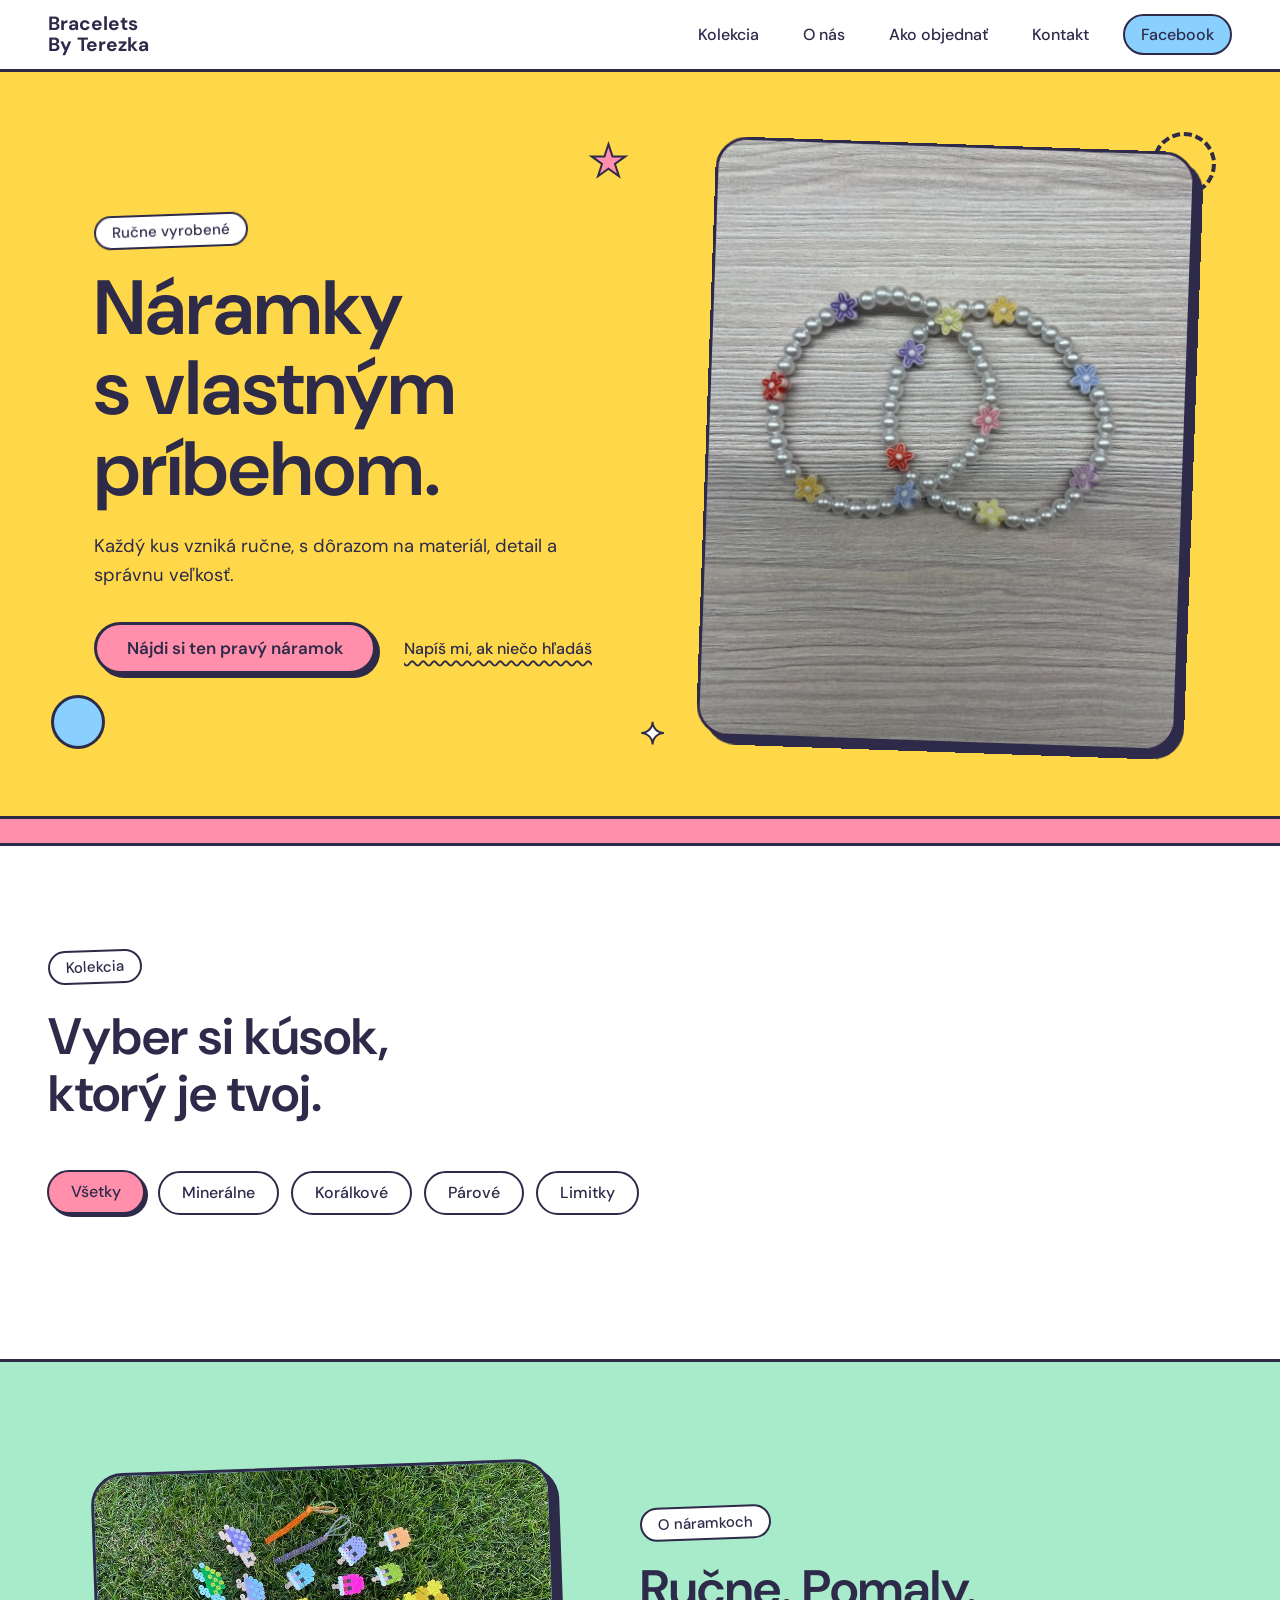
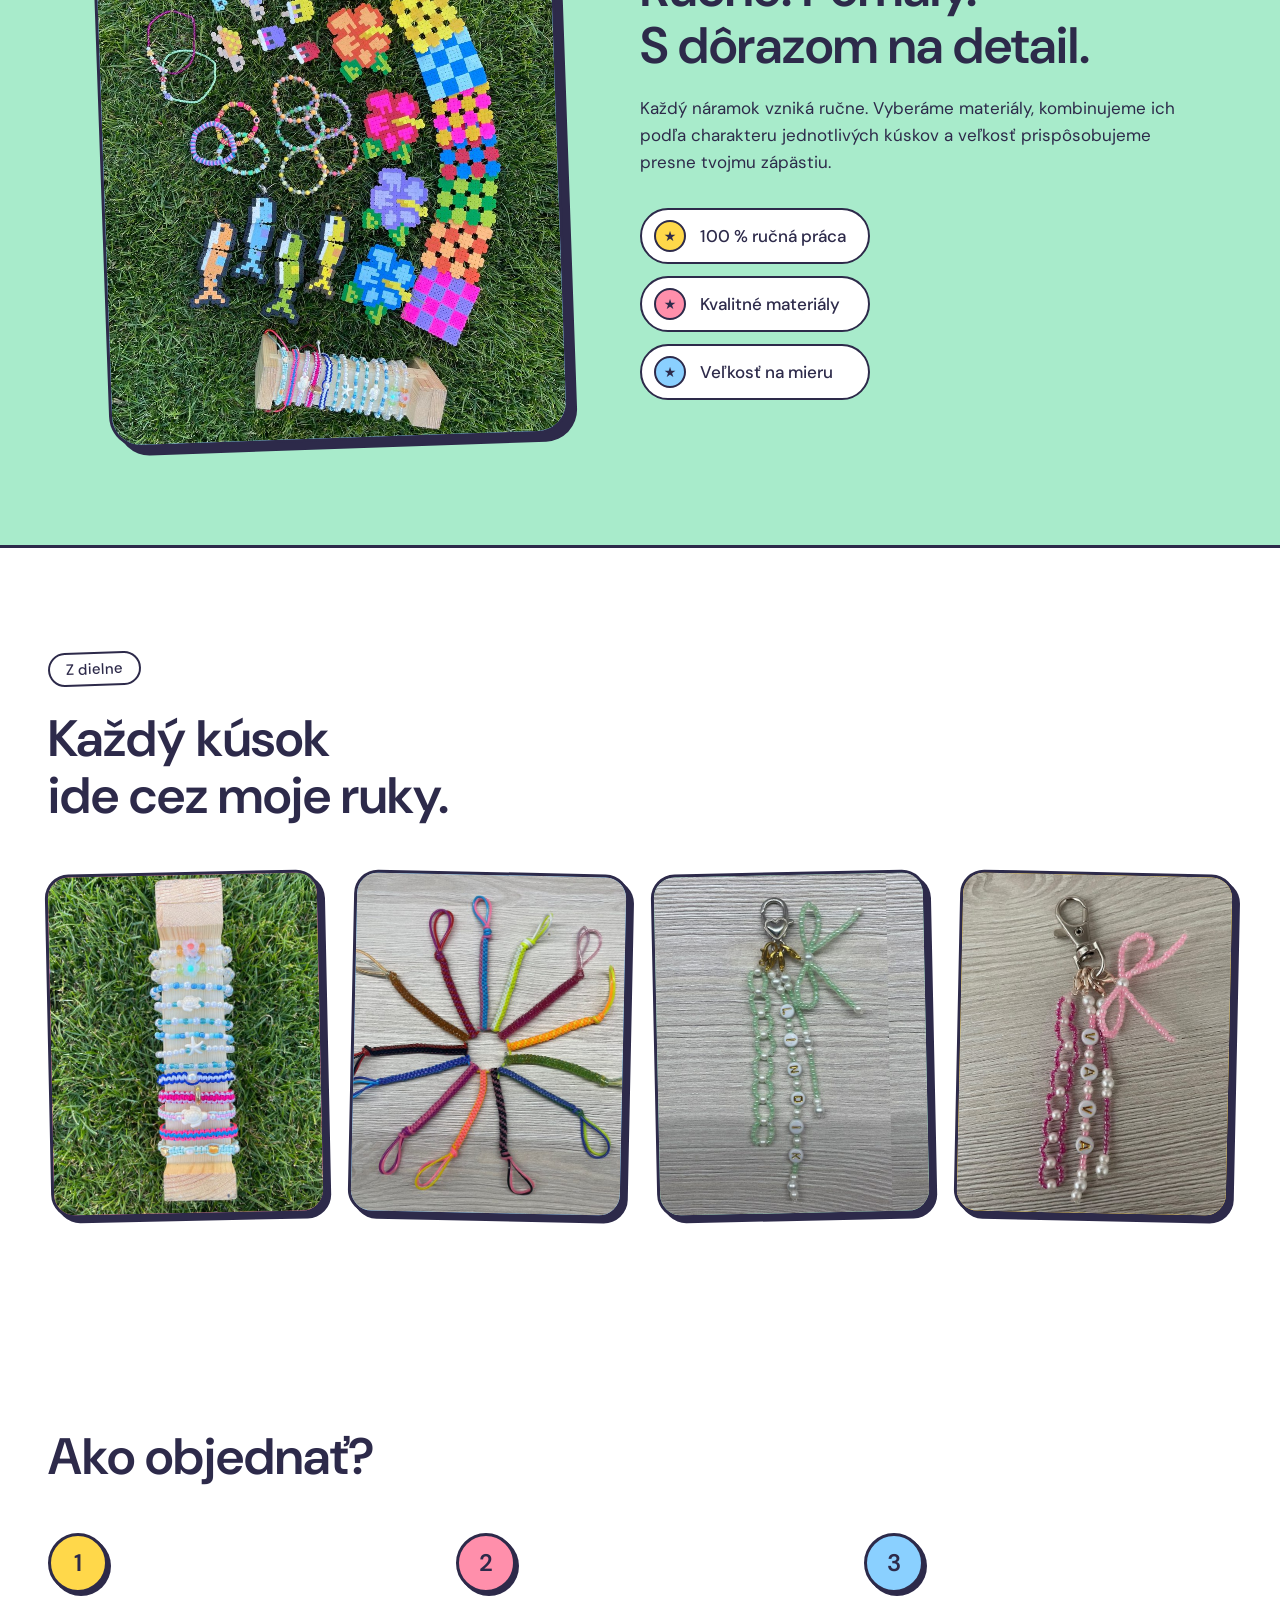
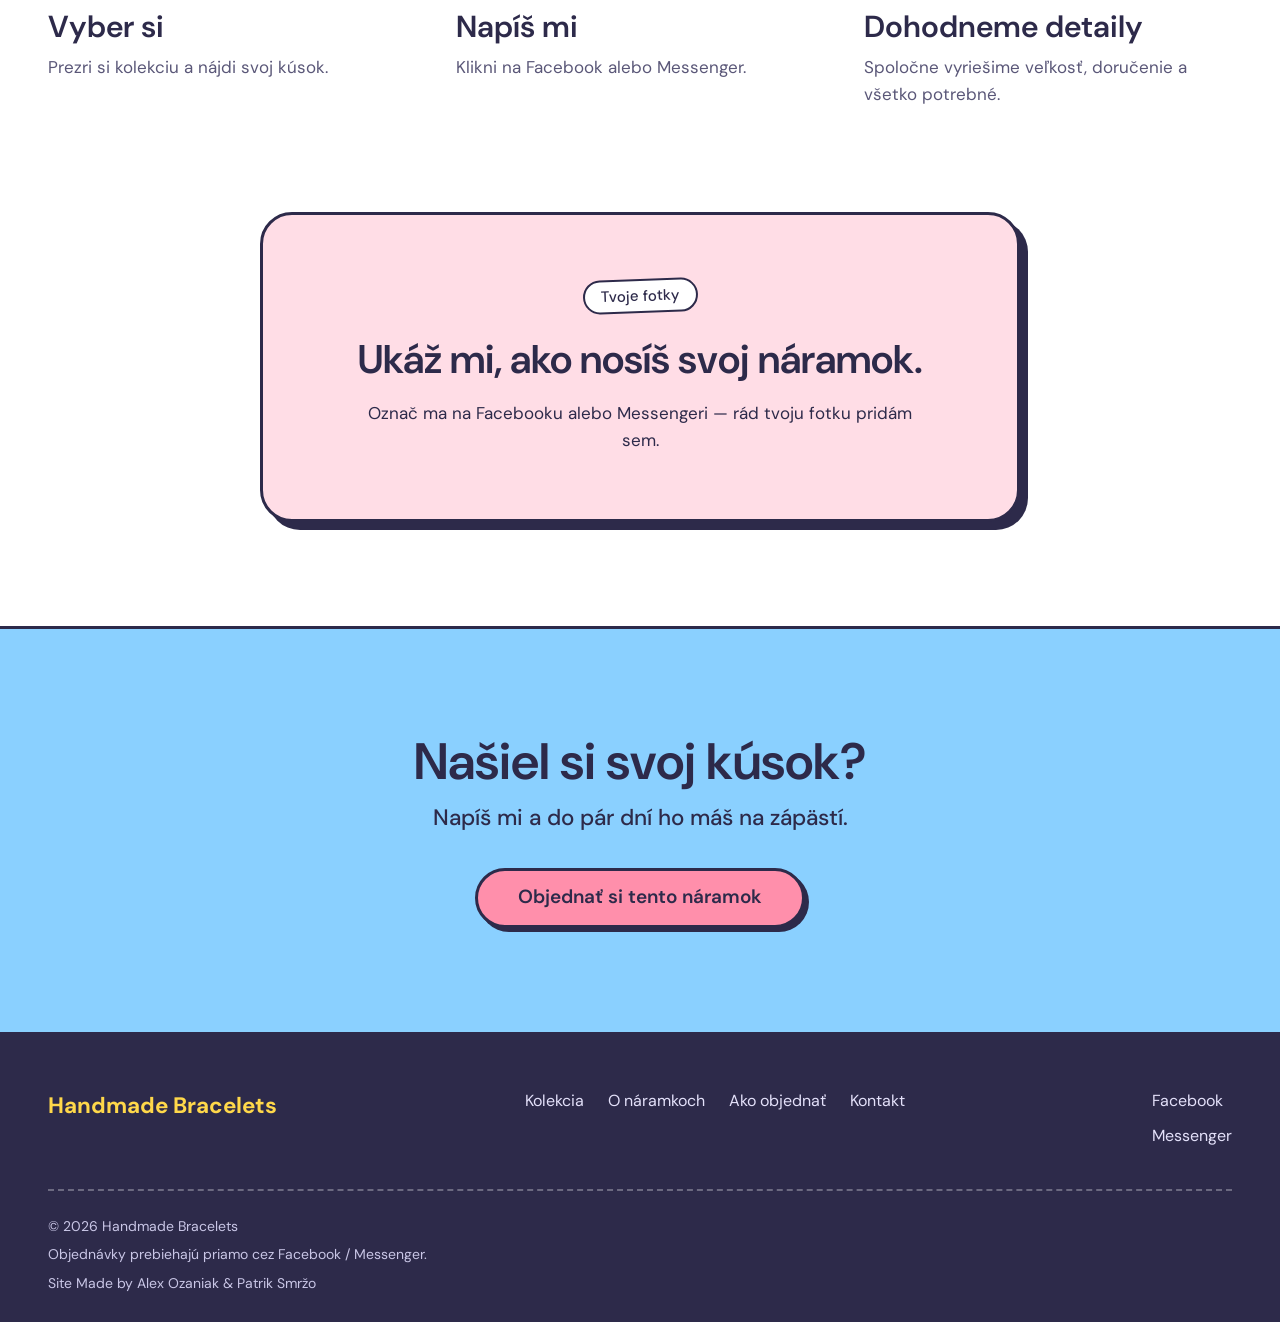
==== commit 58950ec5: "made some changes" ====
--- a/index.html
+++ b/index.html
@@ -3,7 +3,7 @@
 <head>
 <meta charset="UTF-8">
 <meta name="viewport" content="width=device-width, initial-scale=1">
-<title>Handmade Bracelets — Ručne vyrobené náramky</title>
+<title> Bracelets By Terezka — Ručne vyrobené náramky</title>
 <meta name="description" content="Ručne vyrobené náramky s vlastným príbehom. Minerálne, korálkové a párové kúsky, prispôsobené na mieru. Objednávky priamo cez Facebook a Messenger.">
 
 <!-- Canonical -->
@@ -35,7 +35,6 @@
 
 <link rel="preconnect" href="https://fonts.googleapis.com">
 <link rel="preconnect" href="https://fonts.gstatic.com" crossorigin>
-<link rel="preconnect" href="https://images.unsplash.com" crossorigin>
 <link href="https://fonts.googleapis.com/css2?family=DM+Sans:wght@400;500;600;700&display=swap" rel="stylesheet">
 
 <link rel="stylesheet" href="style.css">
@@ -63,7 +62,7 @@
 <!-- ============ HEADER ============ -->
 <header class="site-header" id="site-header">
   <div class="header-inner">
-    <a href="#hero" class="brand">Handmade<br class="brand-break">Bracelets</a>
+    <a href="#hero" class="brand">Bracelets<br class="brand-break">By Terezka</a>
 
     <nav class="primary-nav" aria-label="Hlavná navigácia">
       <a href="#kolekcia">Kolekcia</a>
@@ -109,8 +108,7 @@
       </div>
     </div>
     <div class="hero-image">
-      <!-- NÁHĽAD (Unsplash). Neskôr nahraď za images/hero.jpg -->
-      <img src="https://images.unsplash.com/photo-1611235116292-df7f928f3a0f?auto=format&fit=crop&q=80&w=1200&h=1500" alt="Ručne vyrobený korálkový náramok na zápästí" width="1200" height="1500" fetchpriority="high">
+      <img src="images/hero.jpg" alt="Dva ručne vyrobené perličkové náramky s farebnými kvietkami" width="960" height="1200" fetchpriority="high">
     </div>
   </section>
 
@@ -143,8 +141,7 @@
   <!-- ============ STORY ============ -->
   <section class="story" id="o-nas">
     <div class="story-image">
-      <!-- NÁHĽAD (Unsplash). Neskôr nahraď za images/story.jpg -->
-      <img src="https://images.unsplash.com/photo-1646070107254-3713cec279c1?auto=format&fit=crop&q=80&w=1000&h=1250" alt="Škatuľa plná farebných korálok pripravených na výrobu náramkov" width="1000" height="1250" loading="lazy">
+      <img src="images/story.jpg" alt="Farebné ručne vyrobené náramky a korálkové ozdoby rozložené na tráve" width="900" height="1125" loading="lazy">
     </div>
     <div class="story-text">
       <p class="eyebrow">O náramkoch</p>
@@ -157,6 +154,28 @@
         <li><span class="benefit-num" aria-hidden="true">★</span><span class="benefit-label">Veľkosť na mieru</span></li>
       </ul>
     </div>
+  </section>
+
+  <!-- ============ GALLERY ============ -->
+  <section class="gallery" id="z-dielne">
+    <div class="section-head">
+      <p class="eyebrow">Z dielne</p>
+      <h2>Každý kúsok<br>ide cez moje ruky.</h2>
+    </div>
+    <ul class="gallery-grid">
+      <li class="gallery-item">
+        <img src="images/galeria-1.jpg" alt="Drevený stojan plný farebných korálkových náramkov" width="700" height="875" loading="lazy">
+      </li>
+      <li class="gallery-item">
+        <img src="images/galeria-2.jpg" alt="Pletené pútka v rôznych farbách usporiadané do kruhu" width="700" height="875" loading="lazy">
+      </li>
+      <li class="gallery-item">
+        <img src="images/galeria-3.jpg" alt="Mätová kľúčenka s perličkami, mašľou a menom z písmenkových korálok" width="700" height="875" loading="lazy">
+      </li>
+      <li class="gallery-item">
+        <img src="images/galeria-4.jpg" alt="Ružová kľúčenka s perličkami a mašľou" width="700" height="875" loading="lazy">
+      </li>
+    </ul>
   </section>
 
   <!-- ============ HOW IT WORKS ============ -->
@@ -253,6 +272,9 @@
   <div class="footer-bottom">
     <p>&copy; 2026 Handmade Bracelets</p>
     <p>Objednávky prebiehajú priamo cez Facebook / Messenger.</p>
+    <a href="https://mail.google.com/mail/u/0/?fs=1&to=kontakt.apweby@gmail.com&su=Webstránka%C5%BEo&tf=cm">
+    <p> Site Made by Alex Ozaniak & Patrik Smržo</p>
+    </a>
   </div>
 </footer>
 
--- a/style.css
+++ b/style.css
@@ -990,4 +990,43 @@
 @media (prefers-reduced-motion: reduce) {
   *, *::before, *::after { animation-delay: 0s !important; transition-delay: 0s !important; }
   .marquee-track { animation: none !important; }
+}
+
+/* ==========================================================
+   GALÉRIA — Z dielne
+   ========================================================== */
+.gallery-grid {
+  list-style: none;
+  margin: 0;
+  padding: 0;
+  display: grid;
+  grid-template-columns: repeat(2, 1fr);
+  gap: 20px 16px;
+}
+@media (min-width: 900px) {
+  .gallery-grid { grid-template-columns: repeat(4, 1fr); gap: 32px 28px; }
+}
+.gallery-item {
+  aspect-ratio: 4 / 5;
+  overflow: hidden;
+  border: var(--line);
+  border-radius: var(--radius);
+  box-shadow: var(--shadow);
+  background: var(--pink);
+  transition: transform 300ms var(--ease);
+}
+.gallery-item:nth-child(4n+2) { background: var(--blue); }
+.gallery-item:nth-child(4n+3) { background: var(--mint); }
+.gallery-item:nth-child(4n+4) { background: var(--yellow); }
+.gallery-item:nth-child(odd)  { transform: rotate(-1.2deg); }
+.gallery-item:nth-child(even) { transform: rotate(1.2deg); }
+.gallery-item:hover { transform: rotate(0deg) translateY(-4px); }
+.gallery-item img {
+  display: block;
+  width: 100%;
+  height: 100%;
+  object-fit: cover;
+}
+@media (prefers-reduced-motion: reduce) {
+  .gallery-item, .gallery-item:hover { transition: none; transform: none; }
 }
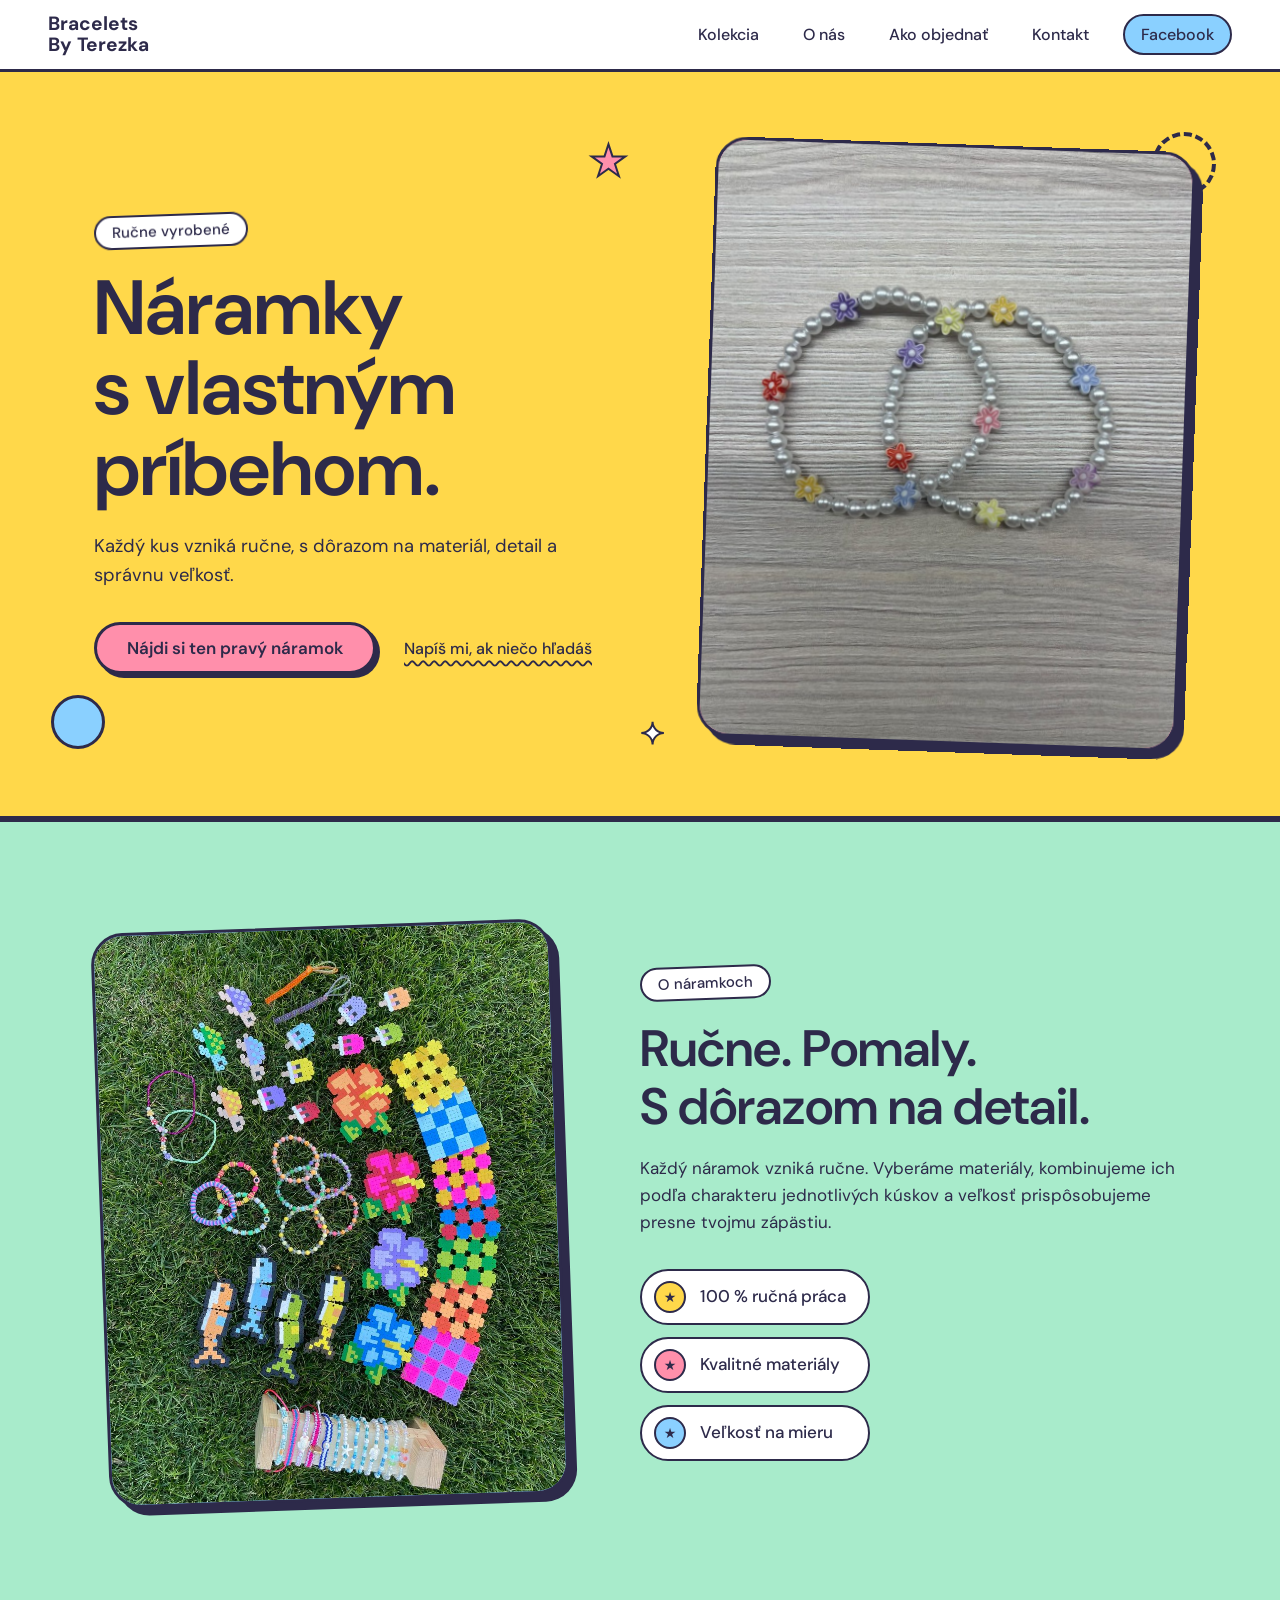
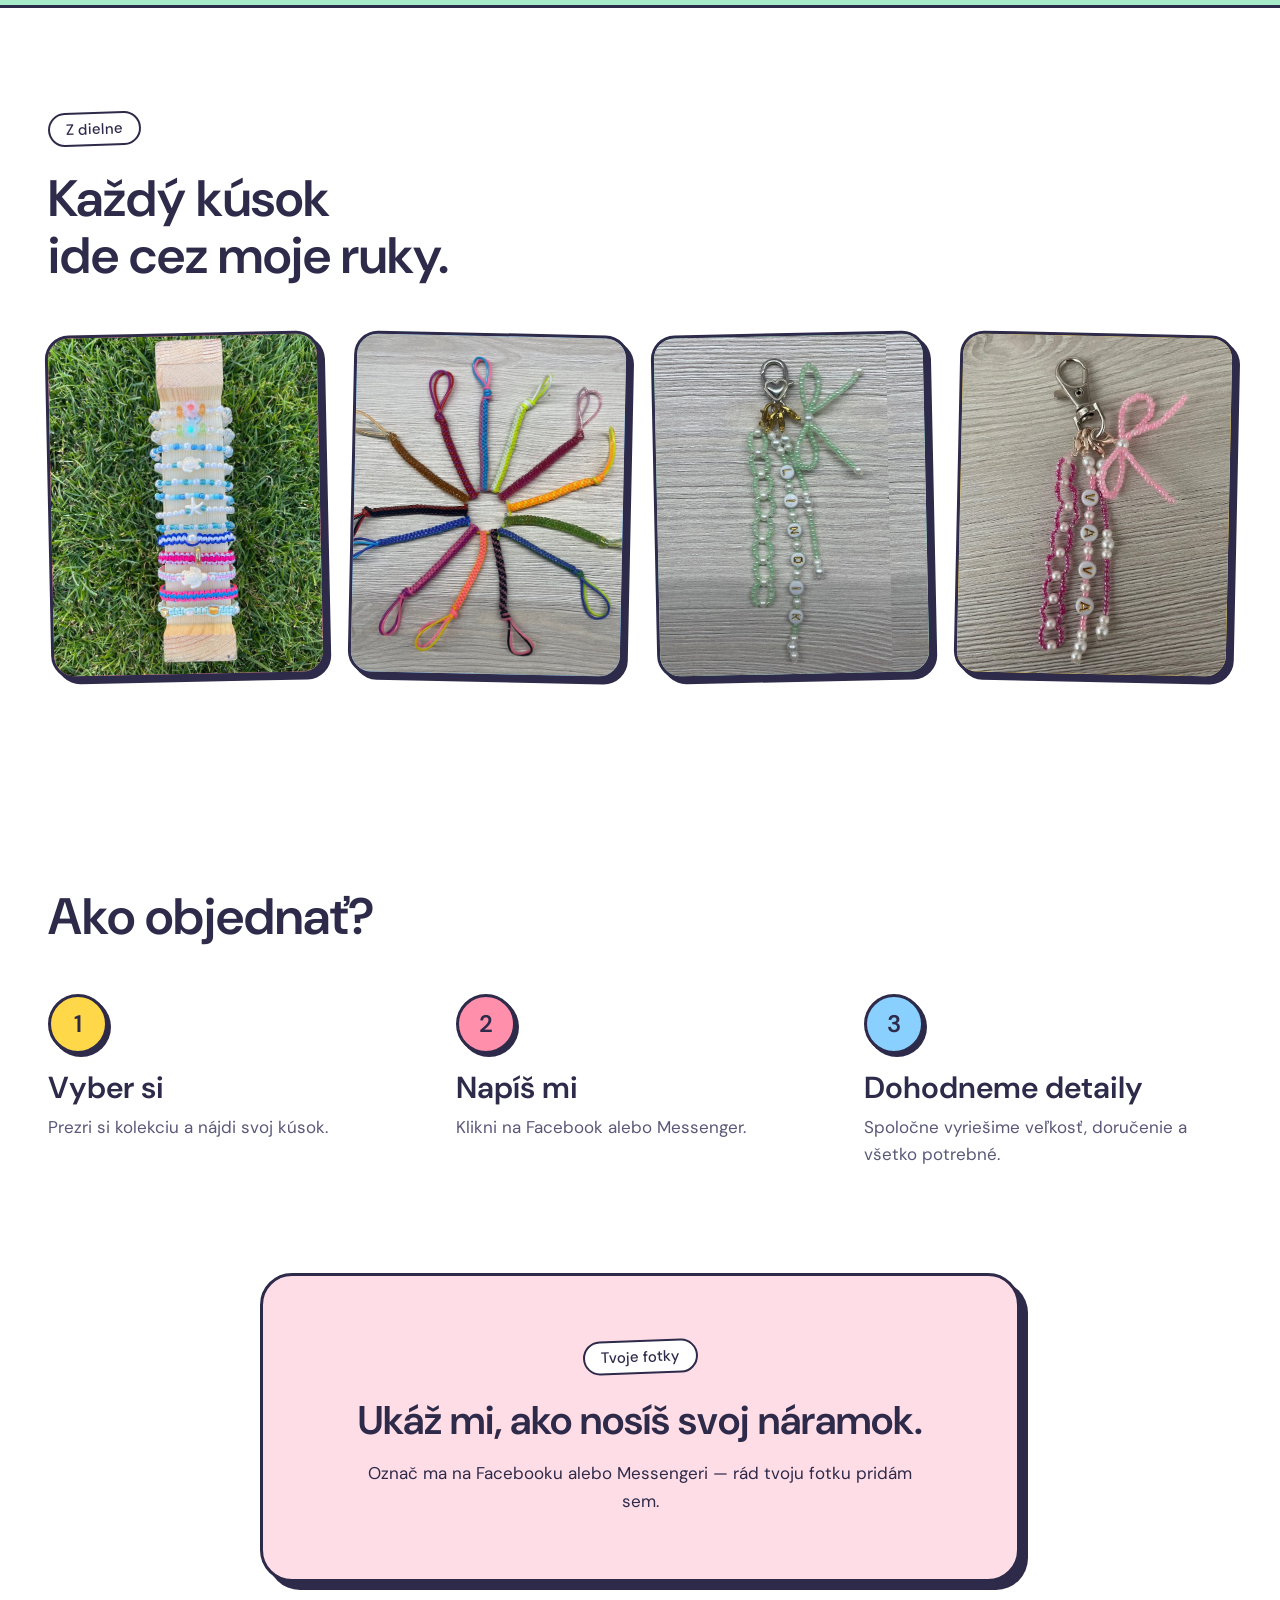
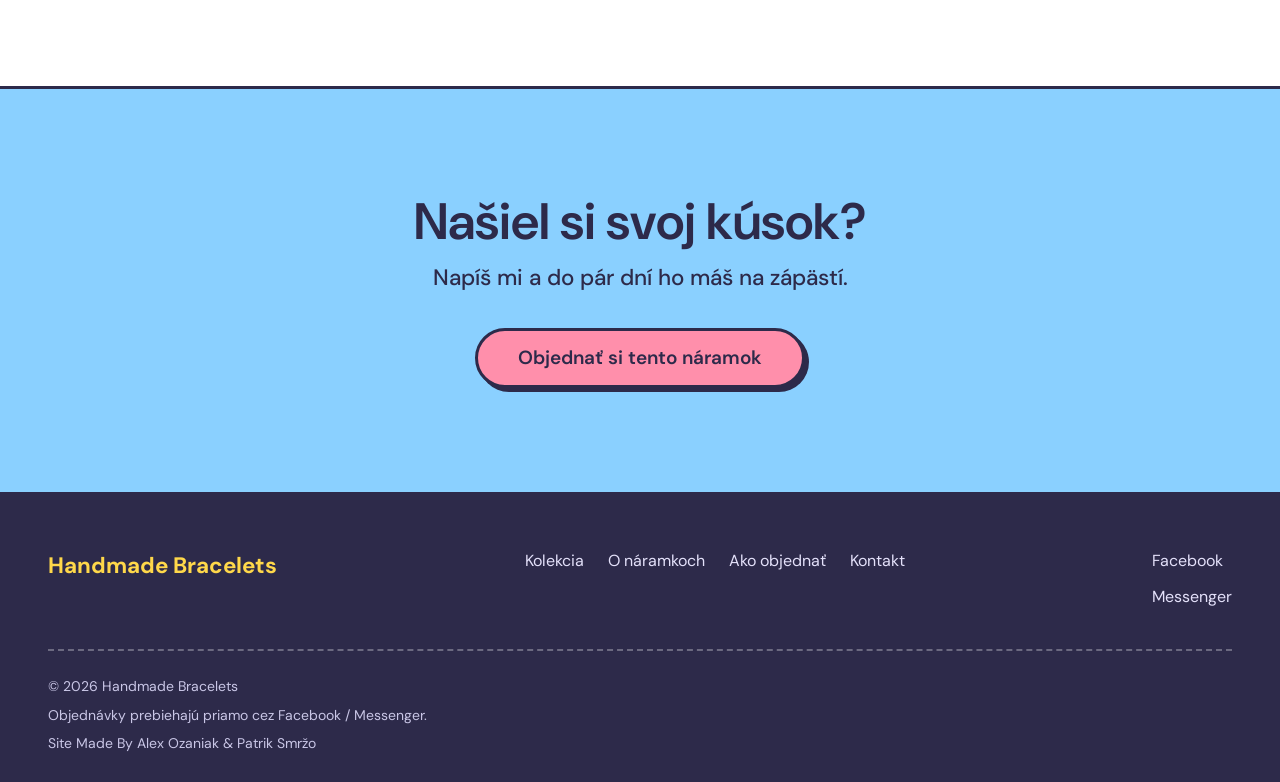
==== commit 7c2e793b: "odstraneny ruzovy pruh" ====
--- a/index.html
+++ b/index.html
@@ -112,13 +112,14 @@
     </div>
   </section>
 
-  <!-- ============ RUŽOVÝ PÁSIK ============ -->
+  <!-- ============ RUŽOVÝ PÁSIK ============ 
   <div class="marquee" aria-hidden="true">
     <div class="marquee-track">
     </div>
   </div>
-
-  <!-- ============ COLLECTION ============ -->
+-->
+
+  <!-- ============ COLLECTION ============ --
   <section class="collection" id="kolekcia">
     <div class="section-head">
       <p class="eyebrow">Kolekcia</p>
@@ -134,10 +135,11 @@
     </div>
 
     <div class="product-grid" id="product-grid" aria-live="polite">
-      <!-- rendered by app.js -->
-    </div>
-  </section>
-
+      
+    </div>
+  </section>
+  z
+-->
   <!-- ============ STORY ============ -->
   <section class="story" id="o-nas">
     <div class="story-image">
@@ -192,7 +194,7 @@
       <li>
         <span class="how-num">2</span>
         <h3>Napíš mi</h3>
-        <p>Klikni na Facebook alebo Messenger.</p>
+        <p>Klikni na Facebook alebo Messenger.</p>  
       </li>
       <li>
         <span class="how-num">3</span>
@@ -272,13 +274,13 @@
   <div class="footer-bottom">
     <p>&copy; 2026 Handmade Bracelets</p>
     <p>Objednávky prebiehajú priamo cez Facebook / Messenger.</p>
-    <a href="https://mail.google.com/mail/u/0/?fs=1&to=kontakt.apweby@gmail.com&su=Webstránka%C5%BEo&tf=cm">
-    <p> Site Made by Alex Ozaniak & Patrik Smržo</p>
-    </a>
+    <a href="mailto:kontakt.apweby@gmail.com">
+    <p> Site Made By Alex Ozaniak & Patrik Smržo</p> 
+  </a>
   </div>
 </footer>
 
 <script src="app.js"></script>
 <script src="animacie.js"></script>
 </body>
-</html>+</html> 
--- a/style.css
+++ b/style.css
@@ -16,6 +16,7 @@
   --blue: #8AD0FF;
   --mint: #A8EBCB;
   --focus: #E0245E;
+  --beige: #F5F5DC;
 
   --font-display: 'DM Sans', system-ui, sans-serif;
   --font-body: 'DM Sans', system-ui, -apple-system, 'Segoe UI', sans-serif;
@@ -913,7 +914,7 @@
 /* --- bežiaci pásik pod úvodom --- */
 .marquee {
   overflow: hidden;
-  background: var(--pink);
+  background: var(--beige);
   border-bottom: var(--line);
   padding: 12px 0;
   white-space: nowrap;
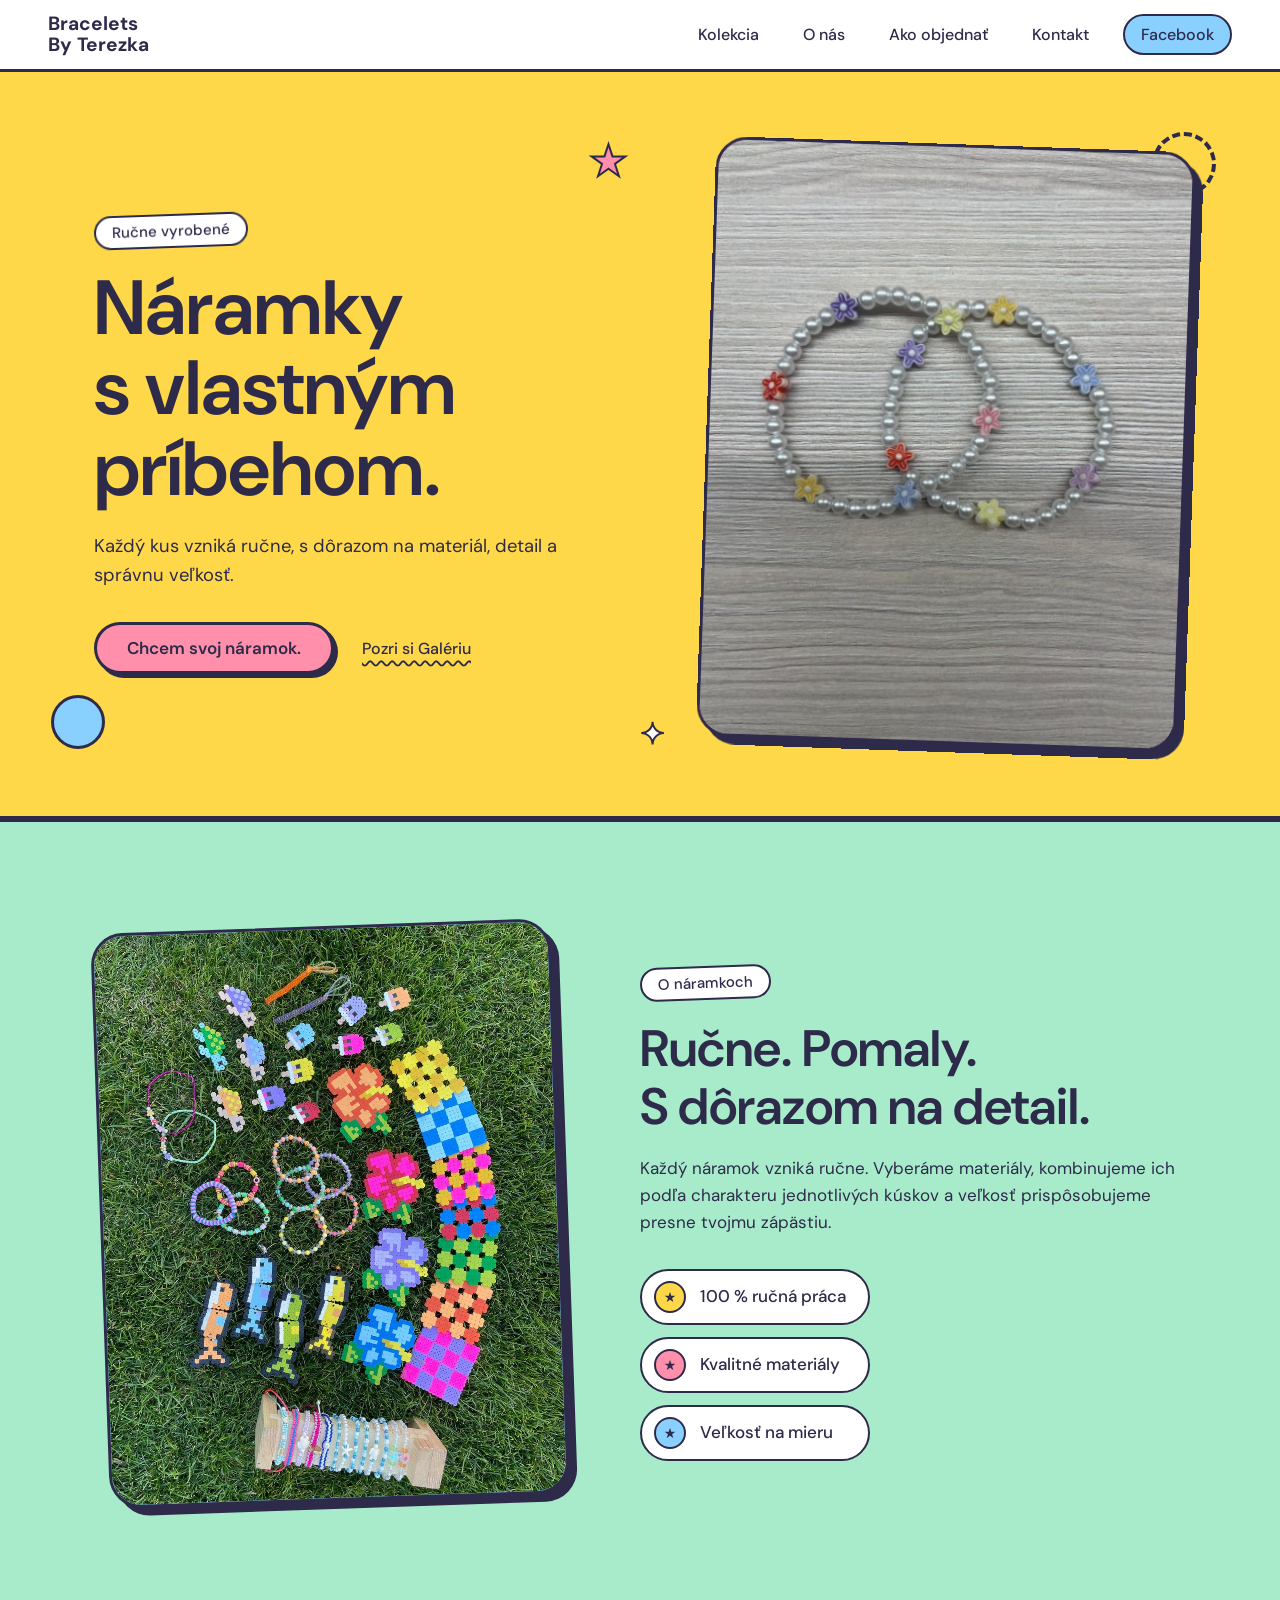
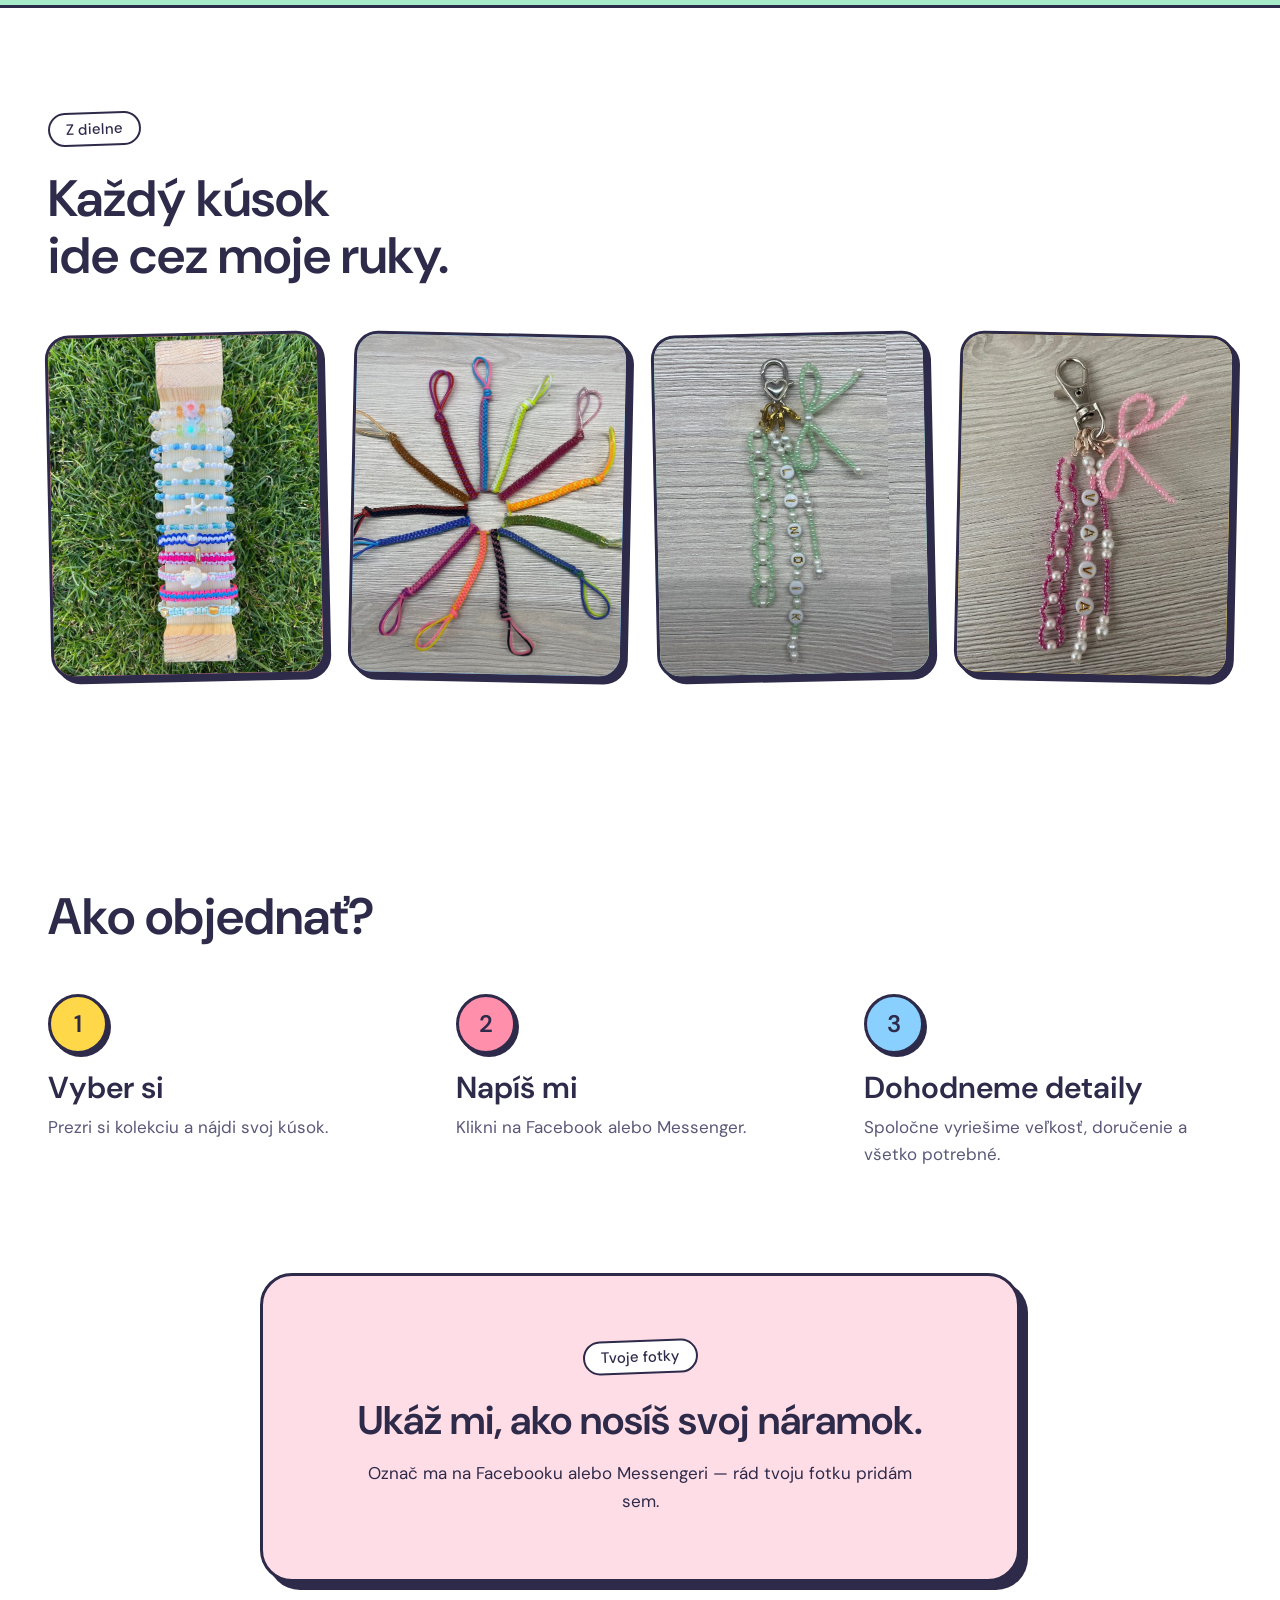
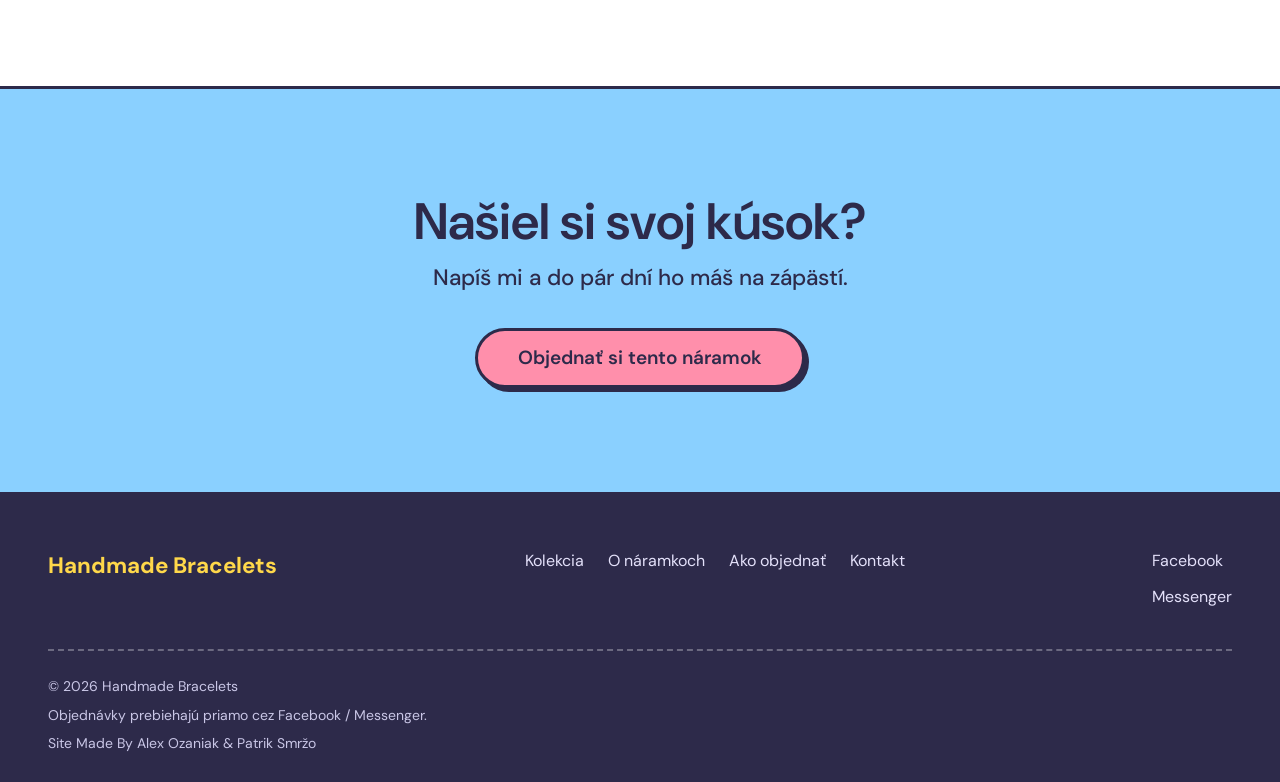
==== commit dddf9253: "zmeny" ====
--- a/index.html
+++ b/index.html
@@ -7,7 +7,7 @@
 <meta name="description" content="Ručne vyrobené náramky s vlastným príbehom. Minerálne, korálkové a párové kúsky, prispôsobené na mieru. Objednávky priamo cez Facebook a Messenger.">
 
 <!-- Canonical -->
-<link rel="canonical" href="https://www.handmade-bracelets.sk/">
+<link rel="canonical" href="https://djpablosk.github.io/naramkyWeb2.0/">
 
 <!-- Open Graph -->
 <meta property="og:type" content="website">
@@ -15,8 +15,8 @@
 <meta property="og:site_name" content="Handmade Bracelets">
 <meta property="og:title" content="Handmade Bracelets — Ručne vyrobené náramky">
 <meta property="og:description" content="Ručne vyrobené náramky s vlastným príbehom. Minerálne, korálkové a párové kúsky, prispôsobené na mieru.">
-<meta property="og:url" content="https://www.handmade-bracelets.sk/">
-<meta property="og:image" content="https://www.handmade-bracelets.sk/images/og-cover.jpg">
+<meta property="og:url" content="https://djpablosk.github.io/naramkyWeb2.0/">
+<meta property="og:image" content="https://djpablosk.github.io/naramkyWeb2.0/images/og-cover.jpg">
 <meta property="og:image:width" content="1200">
 <meta property="og:image:height" content="630">
 <meta property="og:image:alt" content="Ručne vyrobené náramky — ukážka kolekcie">
@@ -25,7 +25,7 @@
 <meta name="twitter:card" content="summary_large_image">
 <meta name="twitter:title" content="Handmade Bracelets — Ručne vyrobené náramky">
 <meta name="twitter:description" content="Ručne vyrobené náramky s vlastným príbehom, prispôsobené na mieru.">
-<meta name="twitter:image" content="https://www.handmade-bracelets.sk/images/og-cover.jpg">
+<meta name="twitter:image" content="https://djpablosk.github.io/naramkyWeb2.0/images/og-cover.jpg">
 
 <!-- Favicon -->
 <link rel="icon" href="/favicon.svg" type="image/svg+xml">
@@ -45,8 +45,8 @@
   "@context": "https://schema.org",
   "@type": "Organization",
   "name": "Handmade Bracelets",
-  "url": "https://www.handmade-bracelets.sk/",
-  "image": "https://www.handmade-bracelets.sk/images/og-cover.jpg",
+  "url": "https://djpablosk.github.io/naramkyWeb2.0/",
+  "image": "https://djpablosk.github.io/naramkyWeb2.0/images/og-cover.jpg",
   "description": "Ručne vyrobené náramky s vlastným príbehom. Minerálne, korálkové a párové kúsky, prispôsobené na mieru.",
   "sameAs": [
     "https://www.facebook.com/",
@@ -103,8 +103,8 @@
       <h1>Náramky<br>s vlastným<br>príbehom.</h1>
       <p class="hero-copy">Každý kus vzniká ručne, s dôrazom na materiál, detail a správnu veľkosť.</p>
       <div class="hero-actions">
-        <a href="#kolekcia" class="btn btn-primary">Nájdi si ten pravý náramok</a>
-        <a href="#" class="btn-text" data-fb-link>Napíš mi, ak niečo hľadáš</a>
+        <a href="#kolekcia" class="btn btn-primary">Chcem svoj náramok.</a>
+        <a href="#z-dielne" class="btn-text" data-fb-link>Pozri si Galériu</a>
       </div>
     </div>
     <div class="hero-image">
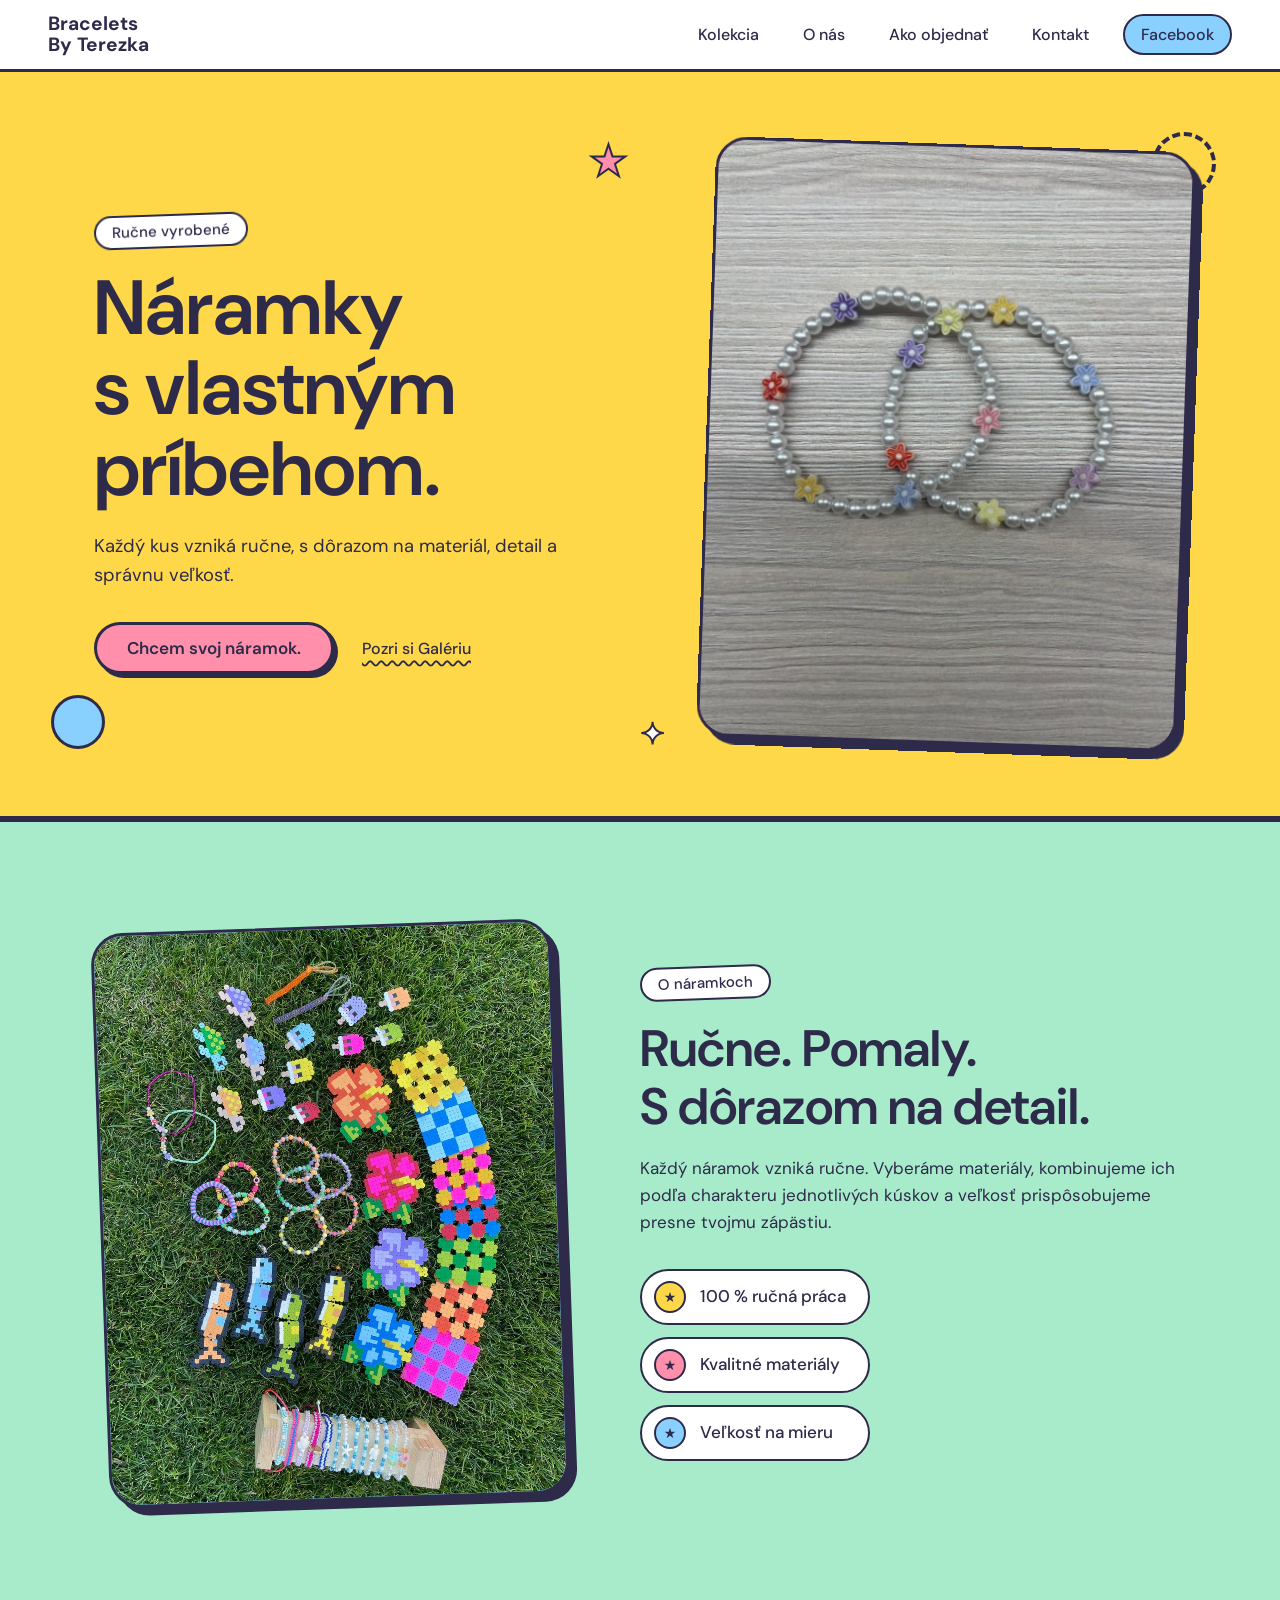
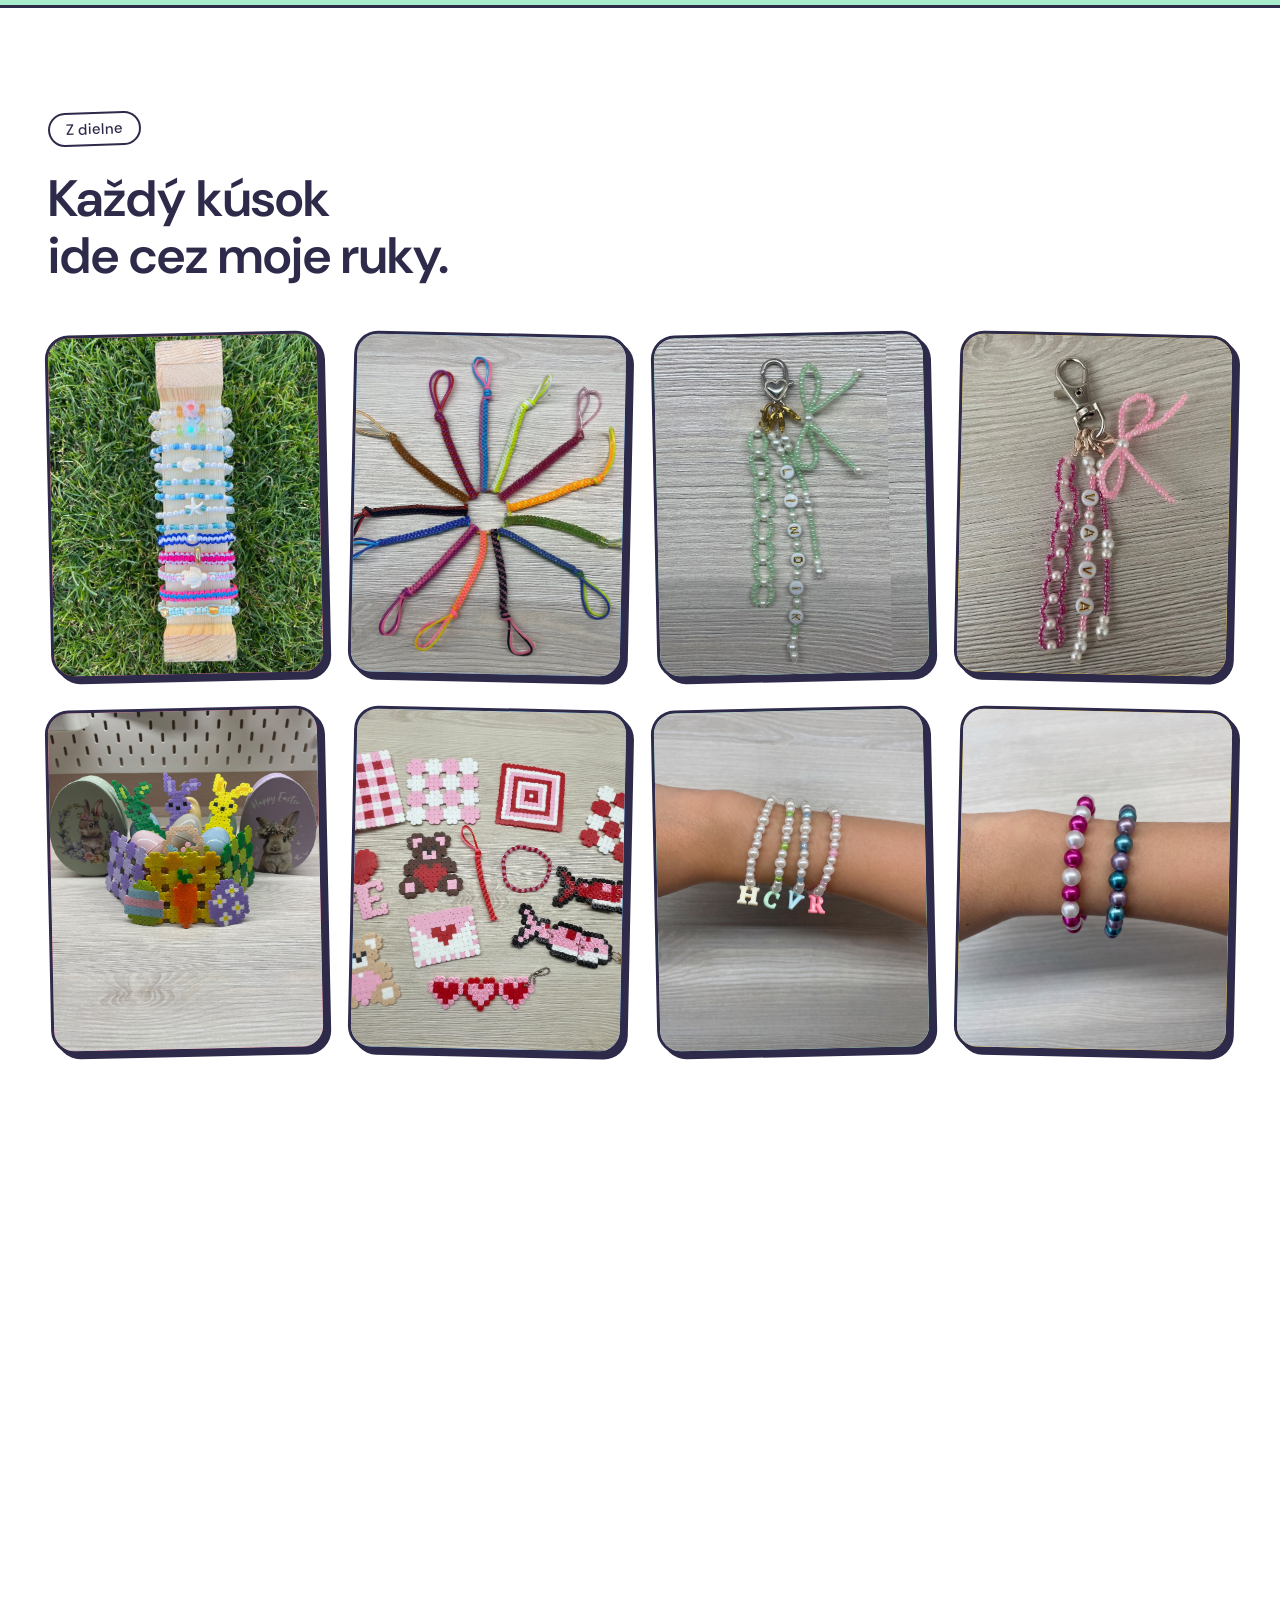
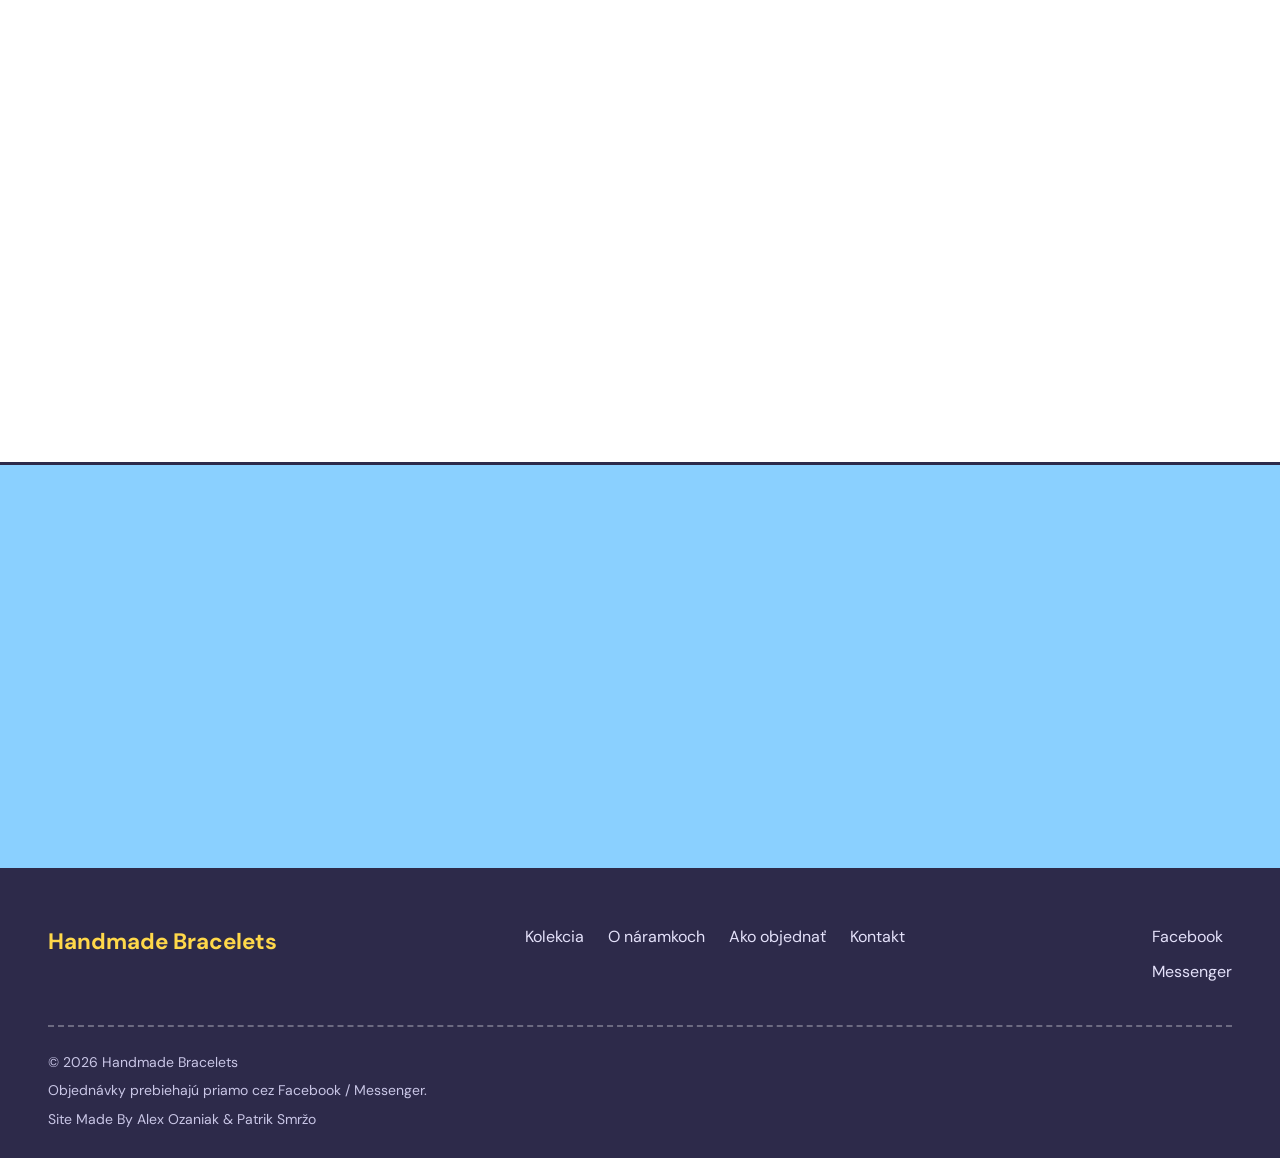
==== commit c6b286d3: "pridane nove fotografie atd..." ====
--- a/index.html
+++ b/index.html
@@ -176,6 +176,18 @@
       </li>
       <li class="gallery-item">
         <img src="images/galeria-4.jpg" alt="Ružová kľúčenka s perličkami a mašľou" width="700" height="875" loading="lazy">
+      </li>
+      <li class="gallery-item">
+        <img src="images/obrazok5.jpeg" alt="Ručne vyrobené náramky v jemných farbách" width="700" height="875" loading="lazy">
+      </li>
+      <li class="gallery-item">
+        <img src="images/obrazok6.jpeg" alt="Farebné ručne vyrobené náramky" width="700" height="875" loading="lazy">
+      </li>
+      <li class="gallery-item">
+        <img src="images/naramky.jpg" alt="Ručne vyrobené korálkové náramky v jemných farbách" width="700" height="875" loading="lazy">
+      </li>
+      <li class="gallery-item">
+        <img src="images/naramk2.jpg" alt="Farebné korálkové náramky pripravené na nosenie" width="700" height="875" loading="lazy">
       </li>
     </ul>
   </section>
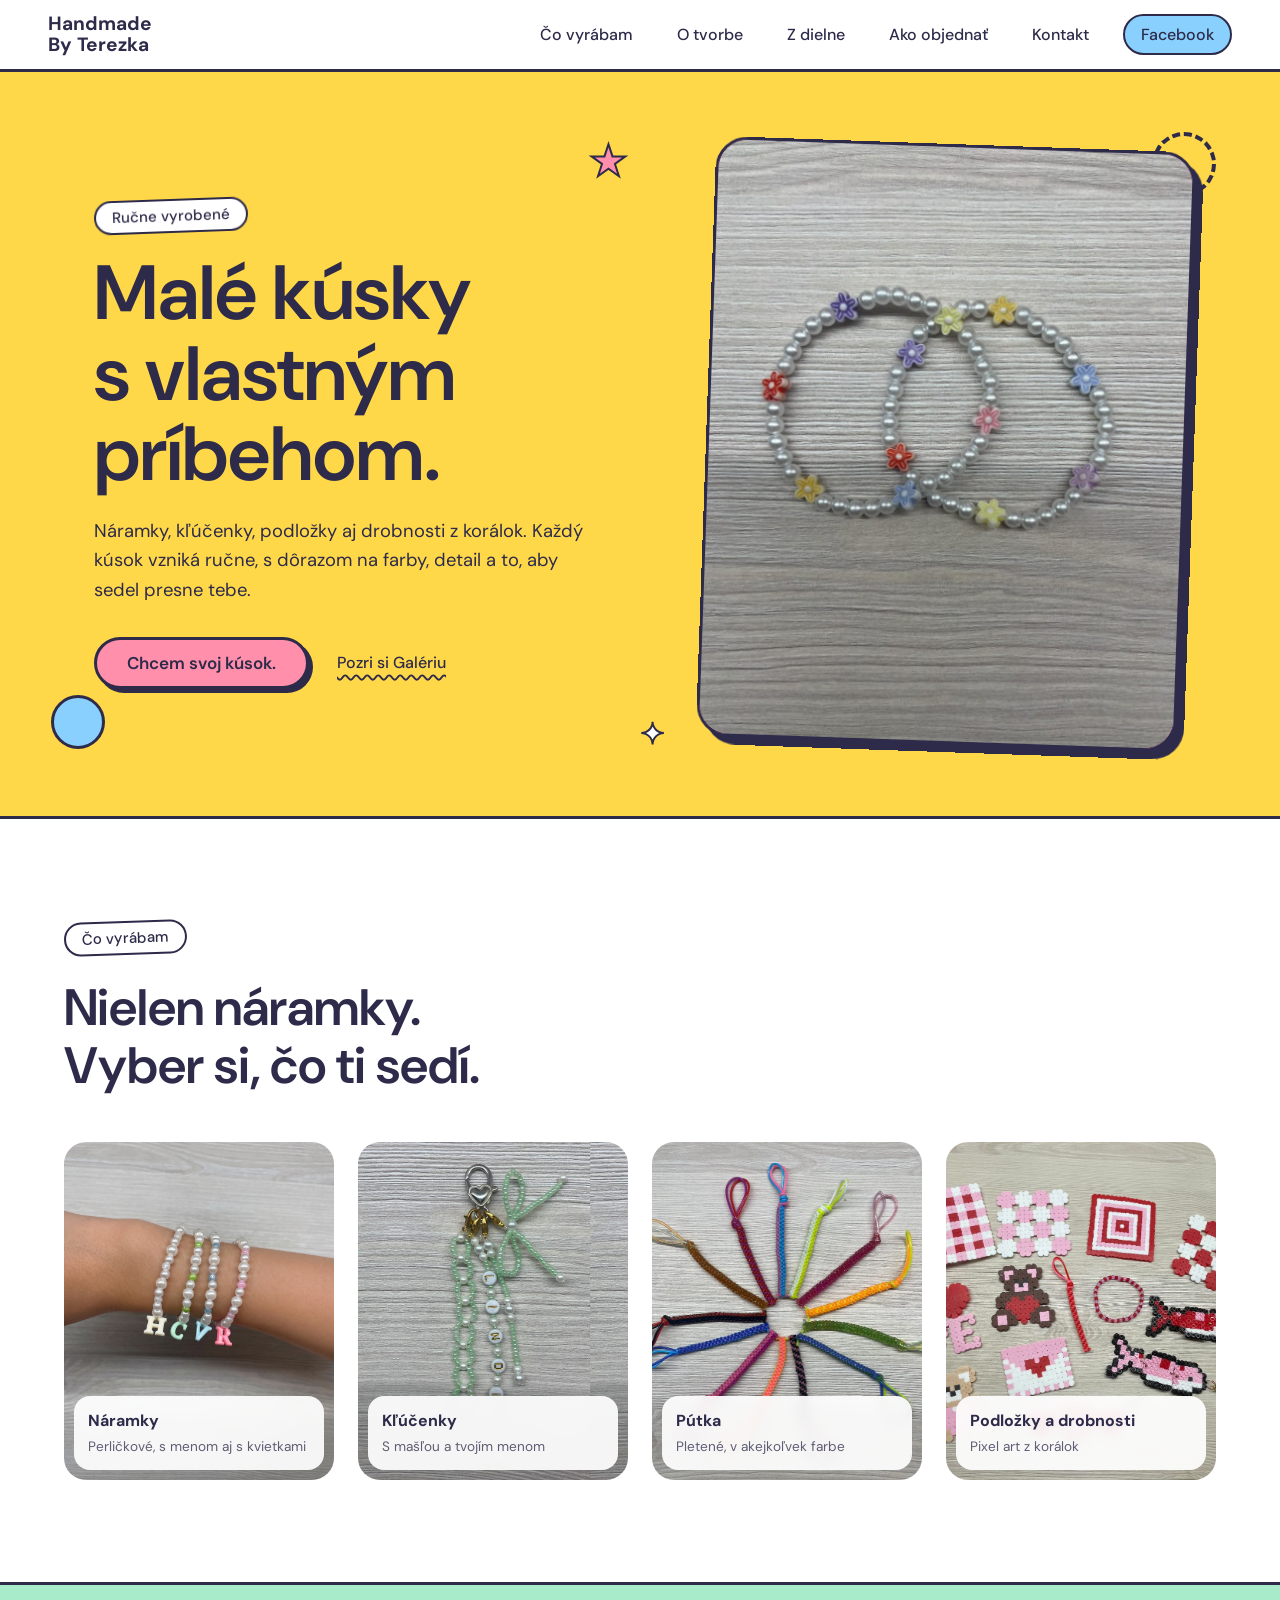
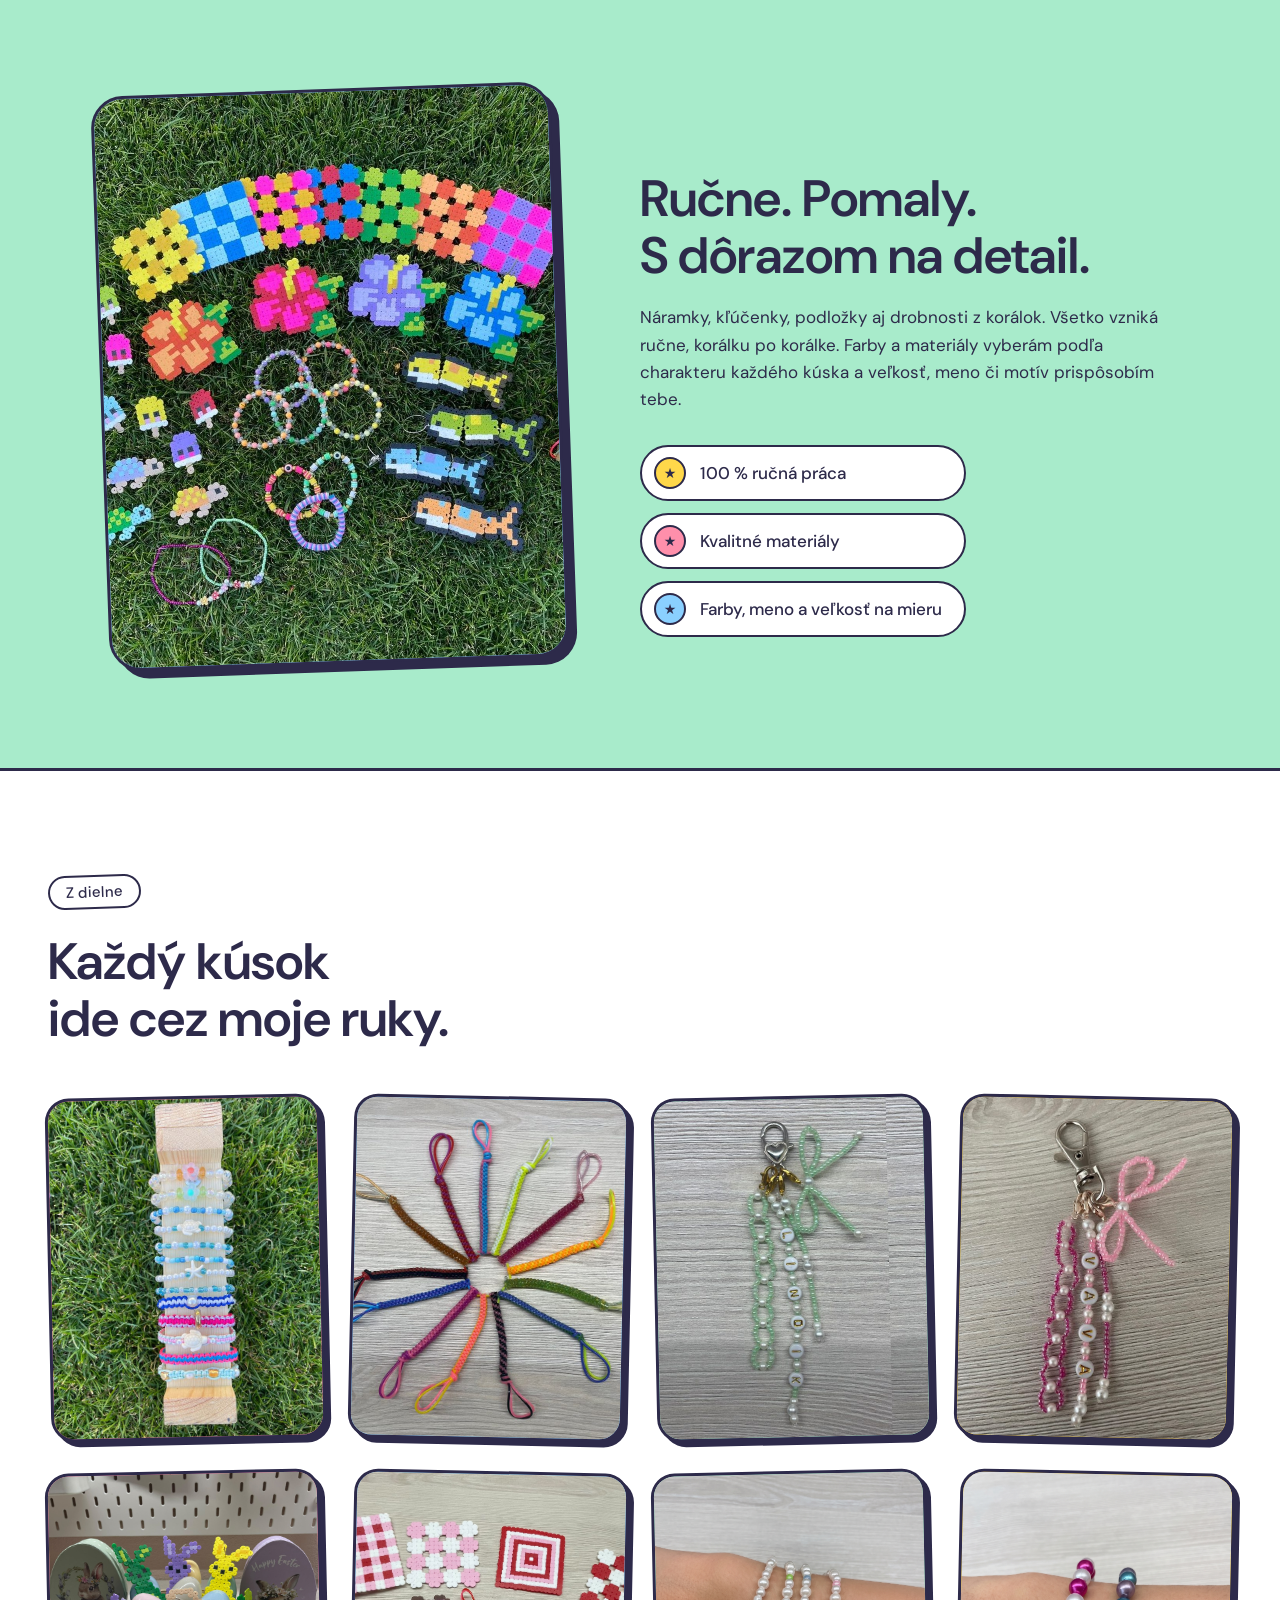
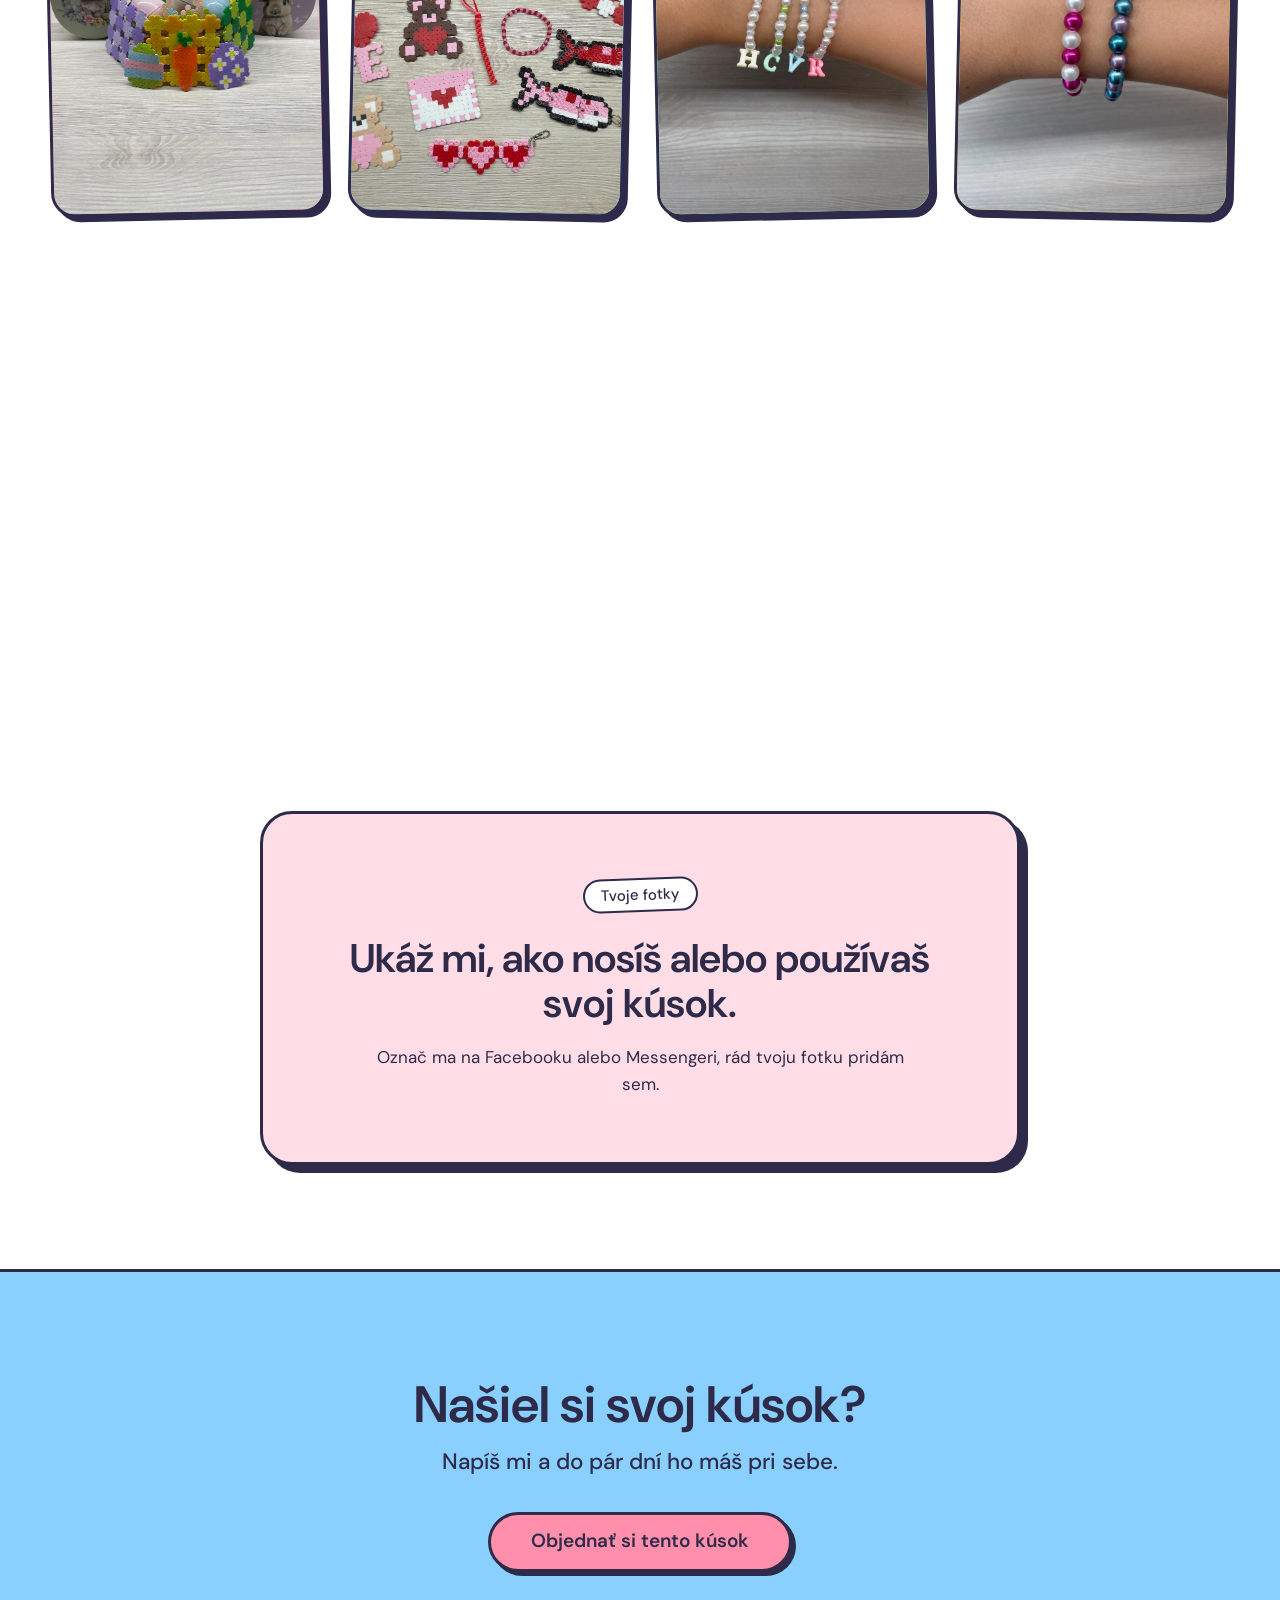
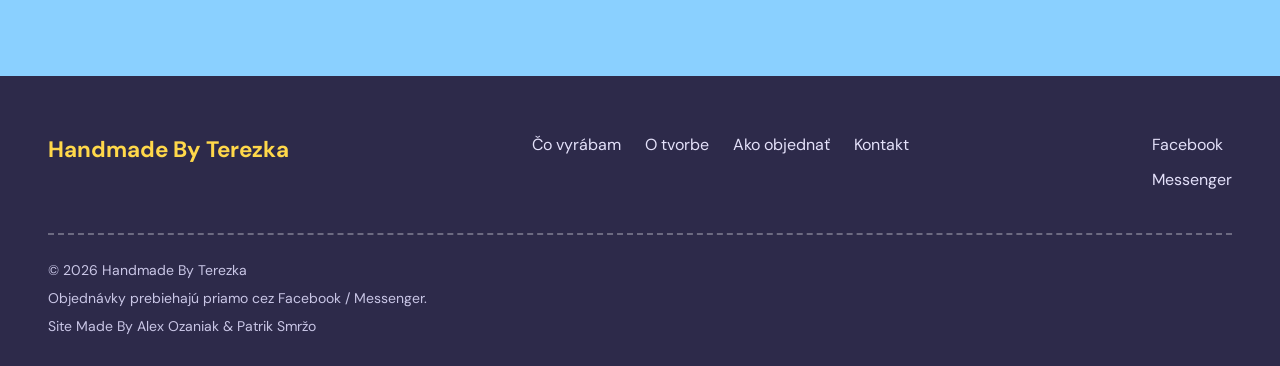
==== commit 51beefdc: "obrzky fotky atd" ====
--- a/index.html
+++ b/index.html
@@ -3,8 +3,8 @@
 <head>
 <meta charset="UTF-8">
 <meta name="viewport" content="width=device-width, initial-scale=1">
-<title> Bracelets By Terezka — Ručne vyrobené náramky</title>
-<meta name="description" content="Ručne vyrobené náramky s vlastným príbehom. Minerálne, korálkové a párové kúsky, prispôsobené na mieru. Objednávky priamo cez Facebook a Messenger.">
+<title>Handmade By Terezka — Ručne vyrobené náramky, kľúčenky a podložky</title>
+<meta name="description" content="Ručne vyrobené náramky, kľúčenky, korálkové podložky a drobnosti s vlastným príbehom. Mená, farby aj veľkosť prispôsobíme tebe. Objednávky priamo cez Facebook a Messenger.">
 
 <!-- Canonical -->
 <link rel="canonical" href="https://djpablosk.github.io/naramkyWeb2.0/">
@@ -12,19 +12,19 @@
 <!-- Open Graph -->
 <meta property="og:type" content="website">
 <meta property="og:locale" content="sk_SK">
-<meta property="og:site_name" content="Handmade Bracelets">
-<meta property="og:title" content="Handmade Bracelets — Ručne vyrobené náramky">
-<meta property="og:description" content="Ručne vyrobené náramky s vlastným príbehom. Minerálne, korálkové a párové kúsky, prispôsobené na mieru.">
+<meta property="og:site_name" content="Handmade By Terezka">
+<meta property="og:title" content="Handmade By Terezka — Náramky, kľúčenky a podložky ručne">
+<meta property="og:description" content="Náramky, kľúčenky, korálkové podložky a drobnosti s vlastným príbehom. Farby, mená aj veľkosť na mieru.">
 <meta property="og:url" content="https://djpablosk.github.io/naramkyWeb2.0/">
 <meta property="og:image" content="https://djpablosk.github.io/naramkyWeb2.0/images/og-cover.jpg">
 <meta property="og:image:width" content="1200">
 <meta property="og:image:height" content="630">
-<meta property="og:image:alt" content="Ručne vyrobené náramky — ukážka kolekcie">
+<meta property="og:image:alt" content="Ručne vyrobené náramky s farebnými kvietkami — ukážka tvorby">
 
 <!-- Twitter / X card -->
 <meta name="twitter:card" content="summary_large_image">
-<meta name="twitter:title" content="Handmade Bracelets — Ručne vyrobené náramky">
-<meta name="twitter:description" content="Ručne vyrobené náramky s vlastným príbehom, prispôsobené na mieru.">
+<meta name="twitter:title" content="Handmade By Terezka — Náramky, kľúčenky a podložky ručne">
+<meta name="twitter:description" content="Ručne vyrobené kúsky s vlastným príbehom, prispôsobené na mieru.">
 <meta name="twitter:image" content="https://djpablosk.github.io/naramkyWeb2.0/images/og-cover.jpg">
 
 <!-- Favicon -->
@@ -39,15 +39,38 @@
 
 <link rel="stylesheet" href="style.css">
 
+<!-- Nová sekcia "Čo vyrábam" — môžeš neskôr presunúť do style.css -->
+<style>
+.makes { padding: clamp(56px, 8vw, 110px) clamp(20px, 5vw, 64px); }
+.makes .section-head { margin-bottom: clamp(28px, 4vw, 48px); }
+.makes-grid {
+  list-style: none; margin: 0; padding: 0;
+  display: grid; gap: clamp(12px, 2vw, 24px);
+  grid-template-columns: repeat(2, 1fr);
+}
+@media (min-width: 900px) { .makes-grid { grid-template-columns: repeat(4, 1fr); } }
+.make-card { position: relative; overflow: hidden; border-radius: 22px; aspect-ratio: 4 / 5; background: #f3f0ea; }
+.make-card a { display: block; width: 100%; height: 100%; color: inherit; text-decoration: none; }
+.make-card img { width: 100%; height: 100%; object-fit: cover; display: block; transition: transform .5s ease; }
+.make-card a:hover img, .make-card a:focus-visible img { transform: scale(1.05); }
+.make-label {
+  position: absolute; left: 10px; right: 10px; bottom: 10px;
+  padding: 12px 14px; border-radius: 16px;
+  background: rgba(255,255,255,.92); backdrop-filter: blur(6px);
+}
+.make-label strong { display: block; font-size: 1rem; font-weight: 700; }
+.make-label span { display: block; margin-top: 2px; font-size: .85rem; opacity: .75; }
+</style>
+
 <!-- Structured data (JSON-LD) -->
 <script type="application/ld+json">
 {
   "@context": "https://schema.org",
   "@type": "Organization",
-  "name": "Handmade Bracelets",
+  "name": "Handmade By Terezka",
   "url": "https://djpablosk.github.io/naramkyWeb2.0/",
   "image": "https://djpablosk.github.io/naramkyWeb2.0/images/og-cover.jpg",
-  "description": "Ručne vyrobené náramky s vlastným príbehom. Minerálne, korálkové a párové kúsky, prispôsobené na mieru.",
+  "description": "Ručne vyrobené náramky, kľúčenky, korálkové podložky a drobnosti s vlastným príbehom, prispôsobené na mieru.",
   "sameAs": [
     "https://www.facebook.com/",
     "https://m.me/"
@@ -62,11 +85,12 @@
 <!-- ============ HEADER ============ -->
 <header class="site-header" id="site-header">
   <div class="header-inner">
-    <a href="#hero" class="brand">Bracelets<br class="brand-break">By Terezka</a>
+    <a href="#hero" class="brand">Handmade<br class="brand-break">By Terezka</a>
 
     <nav class="primary-nav" aria-label="Hlavná navigácia">
-      <a href="#kolekcia">Kolekcia</a>
-      <a href="#o-nas">O nás</a>
+      <a href="#co-vyrabam">Čo vyrábam</a>
+      <a href="#o-nas">O tvorbe</a>
+      <a href="#z-dielne">Z dielne</a>
       <a href="#ako-objednat">Ako objednať</a>
       <a href="#kontakt">Kontakt</a>
       <a href="#" class="nav-fb" data-fb-link>Facebook</a>
@@ -82,8 +106,9 @@
 <!-- ============ MOBILE MENU ============ -->
 <div class="mobile-menu" id="mobile-menu" aria-hidden="true">
   <nav aria-label="Mobilná navigácia">
-    <a href="#kolekcia">Kolekcia</a>
-    <a href="#o-nas">O nás</a>
+    <a href="#co-vyrabam">Čo vyrábam</a>
+    <a href="#o-nas">O tvorbe</a>
+    <a href="#z-dielne">Z dielne</a>
     <a href="#ako-objednat">Ako objednať</a>
     <a href="#kontakt">Kontakt</a>
     <a href="#" data-fb-link>Facebook</a>
@@ -100,11 +125,11 @@
     <span class="deco deco-dot" aria-hidden="true"></span>
     <div class="hero-text">
       <p class="eyebrow">Ručne vyrobené</p>
-      <h1>Náramky<br>s vlastným<br>príbehom.</h1>
-      <p class="hero-copy">Každý kus vzniká ručne, s dôrazom na materiál, detail a správnu veľkosť.</p>
+      <h1>Malé kúsky<br>s vlastným<br>príbehom.</h1>
+      <p class="hero-copy">Náramky, kľúčenky, podložky aj drobnosti z korálok. Každý kúsok vzniká ručne, s dôrazom na farby, detail a to, aby sedel presne tebe.</p>
       <div class="hero-actions">
-        <a href="#kolekcia" class="btn btn-primary">Chcem svoj náramok.</a>
-        <a href="#z-dielne" class="btn-text" data-fb-link>Pozri si Galériu</a>
+        <a href="#co-vyrabam" class="btn btn-primary">Chcem svoj kúsok.</a>
+        <a href="#z-dielne" class="btn-text">Pozri si Galériu</a>
       </div>
     </div>
     <div class="hero-image">
@@ -118,6 +143,40 @@
     </div>
   </div>
 -->
+
+  <!-- ============ ČO VYRÁBAM ============ -->
+  <section class="makes" id="co-vyrabam">
+    <div class="section-head">
+      <p class="eyebrow">Čo vyrábam</p>
+      <h2>Nielen náramky.<br>Vyber si, čo ti sedí.</h2>
+    </div>
+    <ul class="makes-grid">
+      <li class="make-card">
+        <a href="#z-dielne">
+          <img src="images/naramky.jpg" alt="Perličkové náramky s farebnými písmenkami" width="700" height="875" loading="lazy">
+          <div class="make-label"><strong>Náramky</strong><span>Perličkové, s menom aj s kvietkami</span></div>
+        </a>
+      </li>
+      <li class="make-card">
+        <a href="#z-dielne">
+          <img src="images/galeria-3.jpg" alt="Mätová kľúčenka s perličkami, mašľou a menom" width="700" height="875" loading="lazy">
+          <div class="make-label"><strong>Kľúčenky</strong><span>S mašľou a tvojím menom</span></div>
+        </a>
+      </li>
+      <li class="make-card">
+        <a href="#z-dielne">
+          <img src="images/galeria-2.jpg" alt="Pletené pútka v rôznych farbách" width="700" height="875" loading="lazy">
+          <div class="make-label"><strong>Pútka</strong><span>Pletené, v akejkoľvek farbe</span></div>
+        </a>
+      </li>
+      <li class="make-card">
+        <a href="#z-dielne">
+          <img src="images/obrazok6.jpeg" alt="Korálkové podložky, kvety a drobnosti z korálok na tráve" width="700" height="875" loading="lazy">
+          <div class="make-label"><strong>Podložky a drobnosti</strong><span>Pixel art z korálok</span></div>
+        </a>
+      </li>
+    </ul>
+  </section>
 
   <!-- ============ COLLECTION ============ --
   <section class="collection" id="kolekcia">
@@ -143,17 +202,17 @@
   <!-- ============ STORY ============ -->
   <section class="story" id="o-nas">
     <div class="story-image">
-      <img src="images/story.jpg" alt="Farebné ručne vyrobené náramky a korálkové ozdoby rozložené na tráve" width="900" height="1125" loading="lazy">
+      <img src="images/story.jpg" alt="Farebné ručne vyrobené náramky, podložky a korálkové ozdoby rozložené na tráve" width="900" height="1125" loading="lazy">
     </div>
     <div class="story-text">
-      <p class="eyebrow">O náramkoch</p>
+      <p class="eyebrow">O tvorbe</p>
       <h2>Ručne. Pomaly.<br>S dôrazom na detail.</h2>
-      <p>Každý náramok vzniká ručne. Vyberáme materiály, kombinujeme ich podľa charakteru jednotlivých kúskov a veľkosť prispôsobujeme presne tvojmu zápästiu.</p>
+      <p>Náramky, kľúčenky, podložky aj drobnosti z korálok. Všetko vzniká ručne, korálku po korálke. Farby a materiály vyberám podľa charakteru každého kúska a veľkosť, meno či motív prispôsobím tebe.</p>
 
       <ul class="benefits">
         <li><span class="benefit-num" aria-hidden="true">★</span><span class="benefit-label">100&nbsp;% ručná práca</span></li>
         <li><span class="benefit-num" aria-hidden="true">★</span><span class="benefit-label">Kvalitné materiály</span></li>
-        <li><span class="benefit-num" aria-hidden="true">★</span><span class="benefit-label">Veľkosť na mieru</span></li>
+        <li><span class="benefit-num" aria-hidden="true">★</span><span class="benefit-label">Farby, meno a veľkosť na mieru</span></li>
       </ul>
     </div>
   </section>
@@ -184,10 +243,10 @@
         <img src="images/obrazok6.jpeg" alt="Farebné ručne vyrobené náramky" width="700" height="875" loading="lazy">
       </li>
       <li class="gallery-item">
-        <img src="images/naramky.jpg" alt="Ručne vyrobené korálkové náramky v jemných farbách" width="700" height="875" loading="lazy">
-      </li>
-      <li class="gallery-item">
-        <img src="images/naramk2.jpg" alt="Farebné korálkové náramky pripravené na nosenie" width="700" height="875" loading="lazy">
+        <img src="images/naramky.jpg" alt="Ručne vyrobené korálkové náramky s farebnými písmenkami" width="700" height="875" loading="lazy">
+      </li>
+      <li class="gallery-item">
+        <img src="images/naramk2.jpg" alt="Farebné perlové náramky pripravené na nosenie" width="700" height="875" loading="lazy">
       </li>
     </ul>
   </section>
@@ -201,7 +260,7 @@
       <li>
         <span class="how-num">1</span>
         <h3>Vyber si</h3>
-        <p>Prezri si kolekciu a nájdi svoj kúsok.</p>
+        <p>Prezri si tvorbu a nájdi svoj kúsok.</p>
       </li>
       <li>
         <span class="how-num">2</span>
@@ -211,7 +270,7 @@
       <li>
         <span class="how-num">3</span>
         <h3>Dohodneme detaily</h3>
-        <p>Spoločne vyriešime veľkosť, doručenie a všetko potrebné.</p>
+        <p>Spoločne vyriešime farby, meno, veľkosť, doručenie a všetko potrebné.</p>
       </li>
     </ol>
   </section>
@@ -219,15 +278,15 @@
   <!-- ============ SOCIAL PROOF ============ -->
   <section class="proof">
     <p class="eyebrow">Tvoje fotky</p>
-    <h2>Ukáž mi, ako nosíš svoj náramok.</h2>
-    <p class="proof-copy">Označ ma na Facebooku alebo Messengeri — rád tvoju fotku pridám sem.</p>
+    <h2>Ukáž mi, ako nosíš alebo používaš svoj kúsok.</h2>
+    <p class="proof-copy">Označ ma na Facebooku alebo Messengeri, rád tvoju fotku pridám sem.</p>
   </section>
 
   <!-- ============ FINAL CTA ============ -->
   <section class="final-cta" id="kontakt">
     <h2>Našiel si svoj kúsok?</h2>
-    <p>Napíš mi a do pár dní ho máš na zápästí.</p>
-    <a href="#" class="btn btn-primary btn-large" data-fb-link>Objednať si tento náramok</a>
+    <p>Napíš mi a do pár dní ho máš pri sebe.</p>
+    <a href="#" class="btn btn-primary btn-large" data-fb-link>Objednať si tento kúsok</a>
   </section>
 
 </main>
@@ -269,11 +328,11 @@
 <!-- ============ FOOTER ============ -->
 <footer class="site-footer">
   <div class="footer-inner">
-    <div class="footer-brand">Handmade Bracelets</div>
+    <div class="footer-brand">Handmade By Terezka</div>
 
     <nav class="footer-nav" aria-label="Navigácia v pätičke">
-      <a href="#kolekcia">Kolekcia</a>
-      <a href="#o-nas">O náramkoch</a>
+      <a href="#co-vyrabam">Čo vyrábam</a>
+      <a href="#o-nas">O tvorbe</a>
       <a href="#ako-objednat">Ako objednať</a>
       <a href="#kontakt">Kontakt</a>
     </nav>
@@ -284,7 +343,7 @@
     </nav>
   </div>
   <div class="footer-bottom">
-    <p>&copy; 2026 Handmade Bracelets</p>
+    <p>&copy; 2026 Handmade By Terezka</p>
     <p>Objednávky prebiehajú priamo cez Facebook / Messenger.</p>
     <a href="mailto:kontakt.apweby@gmail.com">
     <p> Site Made By Alex Ozaniak & Patrik Smržo</p> 
@@ -295,4 +354,4 @@
 <script src="app.js"></script>
 <script src="animacie.js"></script>
 </body>
-</html> +</html>
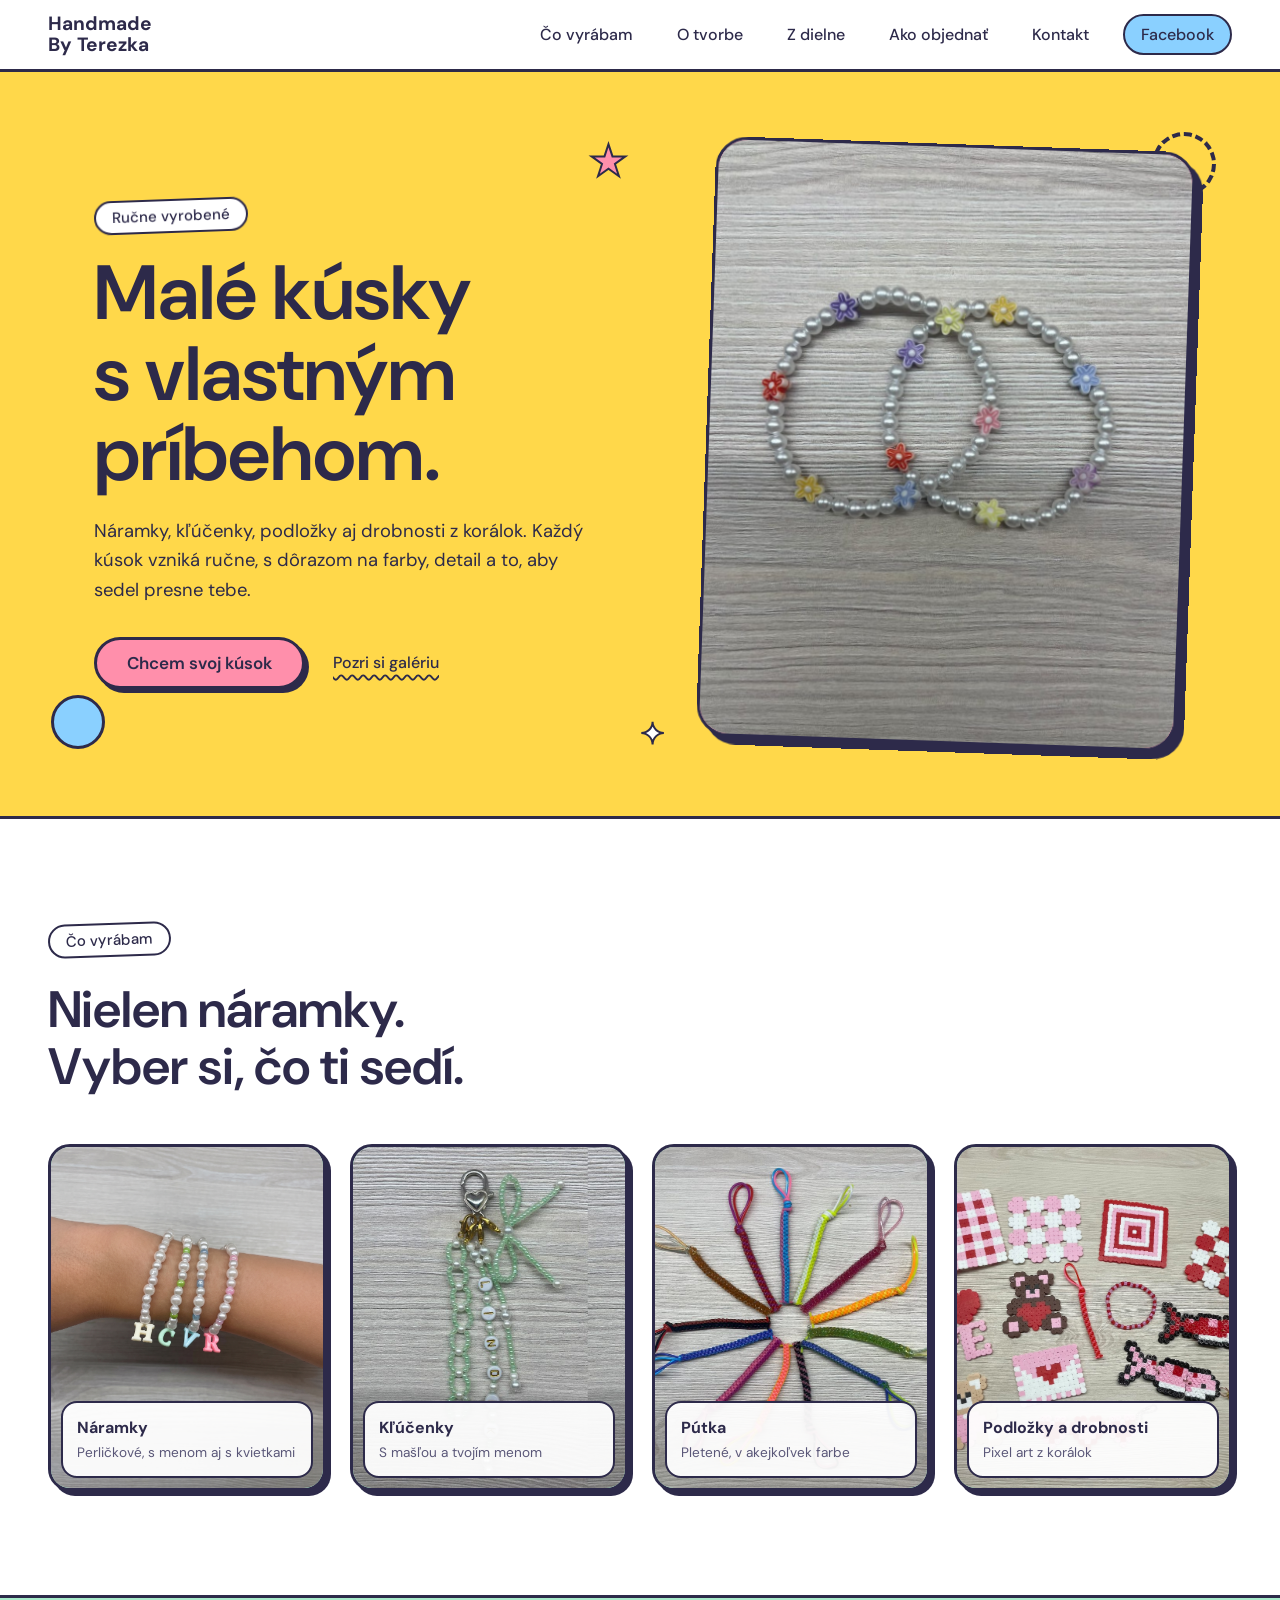
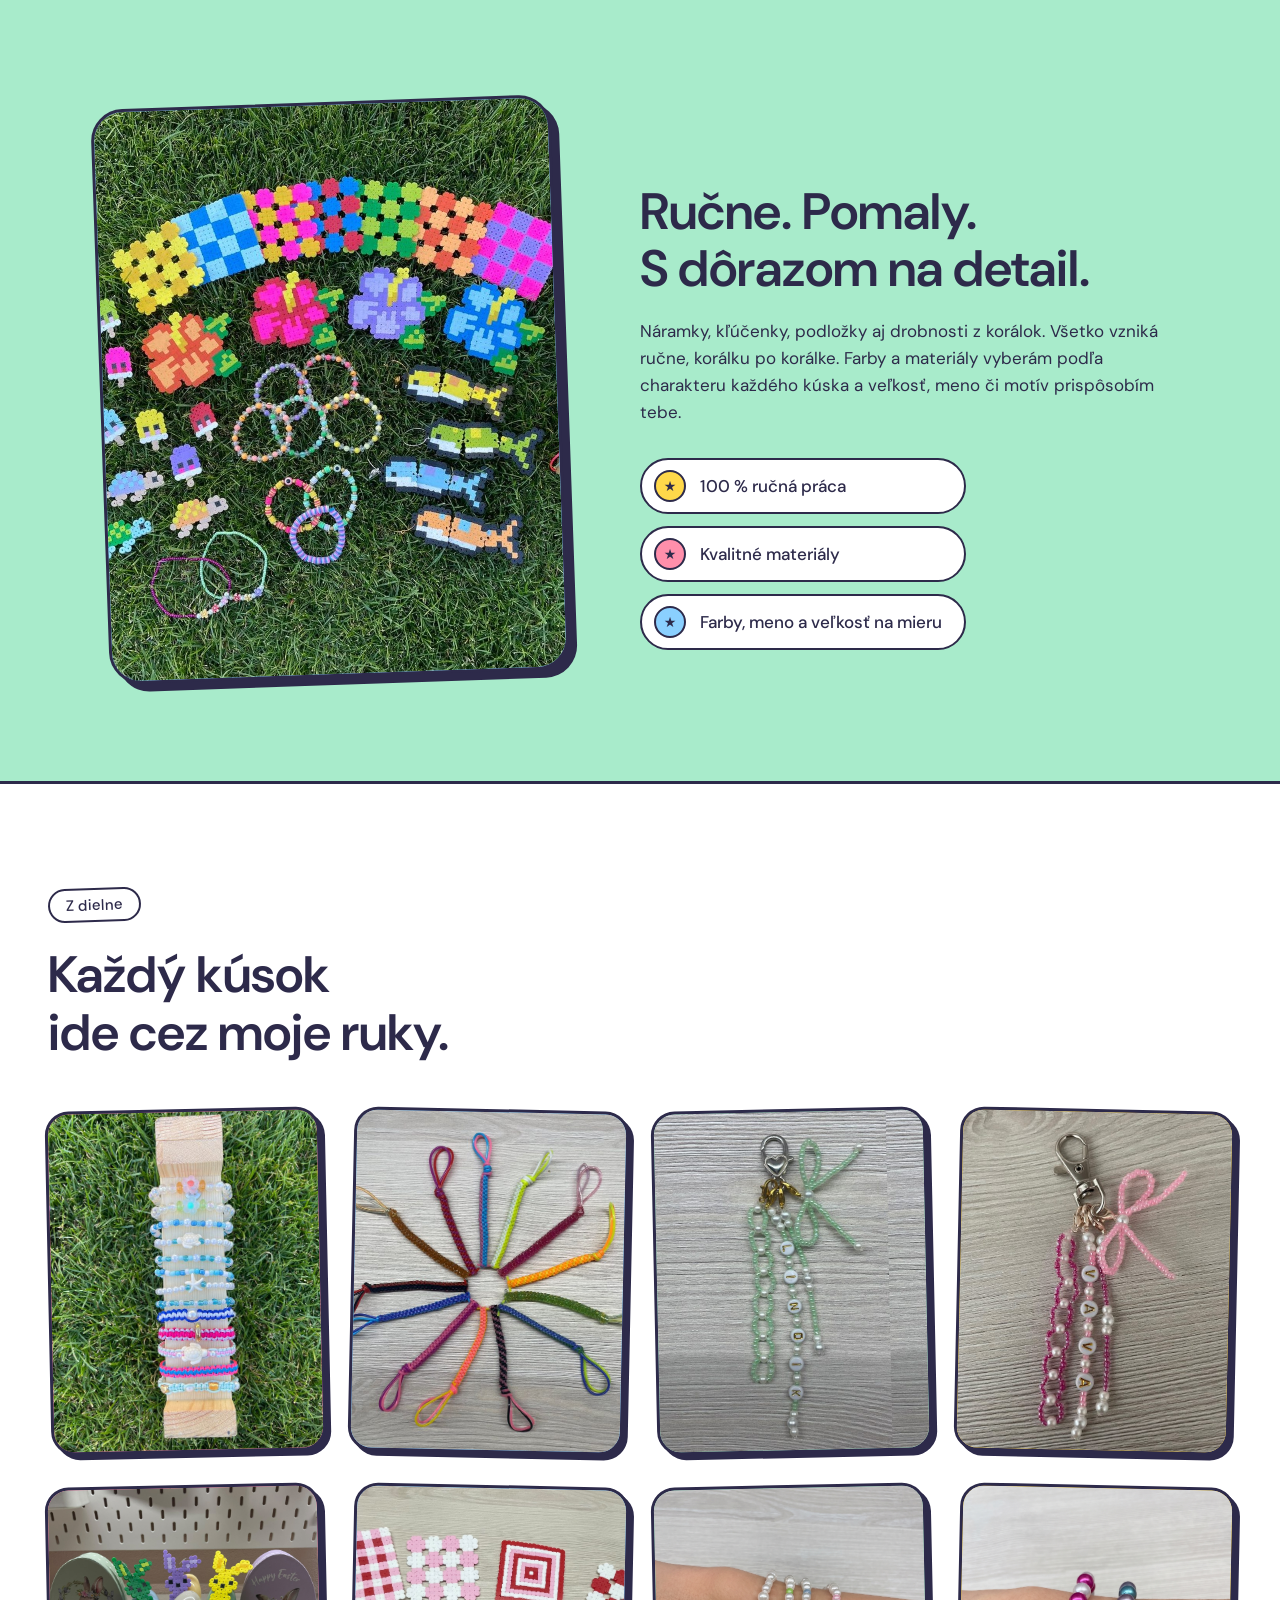
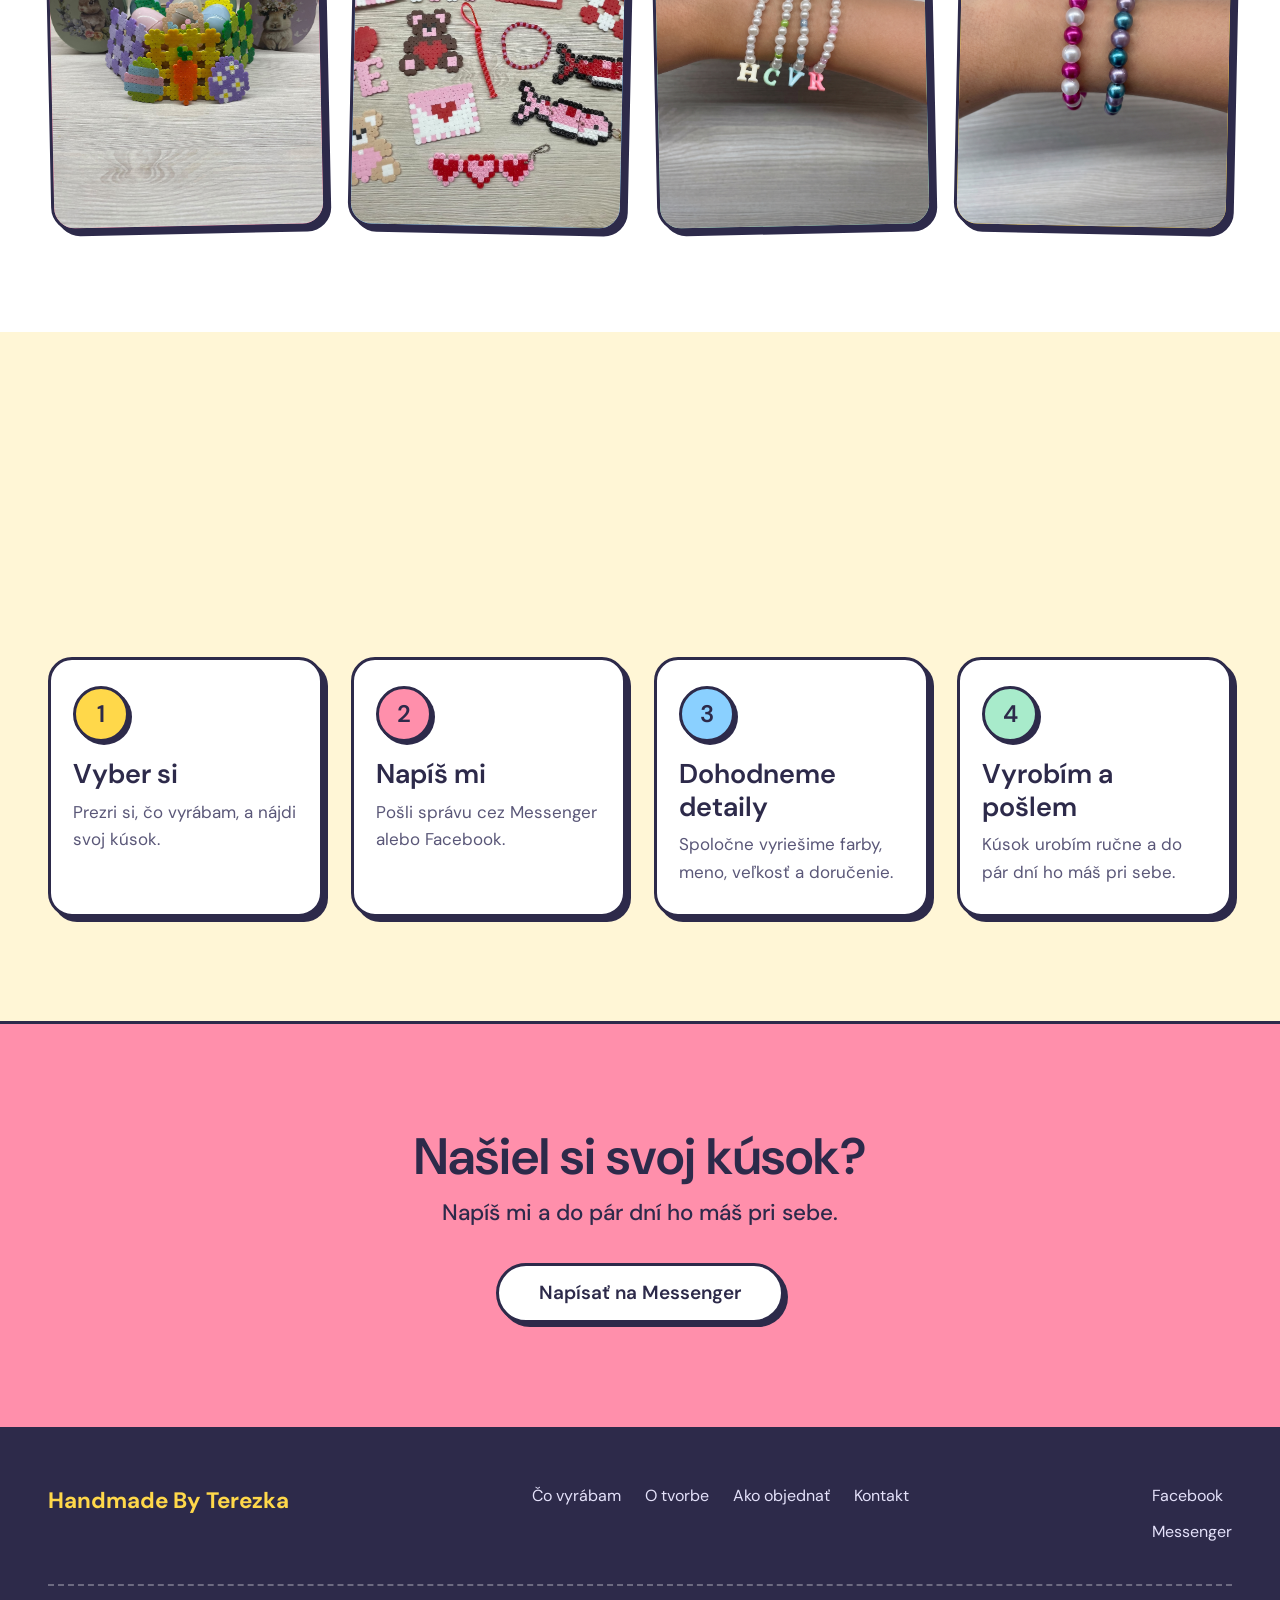
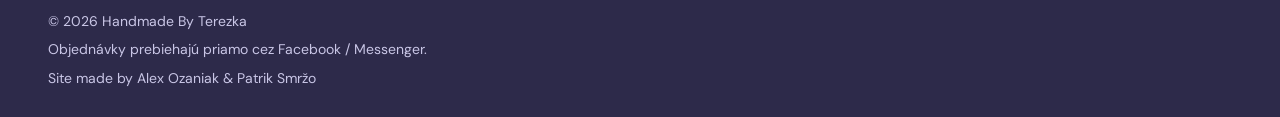
==== commit 873f1c8f: "new changes" ====
--- a/index.html
+++ b/index.html
@@ -2,14 +2,11 @@
 <html lang="sk">
 <head>
 <meta charset="UTF-8">
-<meta name="viewport" content="width=device-width, initial-scale=1">
+<meta name="viewport" content="width=device-width, initial-scale=1, viewport-fit=cover">
 <title>Handmade By Terezka — Ručne vyrobené náramky, kľúčenky a podložky</title>
 <meta name="description" content="Ručne vyrobené náramky, kľúčenky, korálkové podložky a drobnosti s vlastným príbehom. Mená, farby aj veľkosť prispôsobíme tebe. Objednávky priamo cez Facebook a Messenger.">
-
-<!-- Canonical -->
 <link rel="canonical" href="https://djpablosk.github.io/naramkyWeb2.0/">
 
-<!-- Open Graph -->
 <meta property="og:type" content="website">
 <meta property="og:locale" content="sk_SK">
 <meta property="og:site_name" content="Handmade By Terezka">
@@ -20,73 +17,30 @@
 <meta property="og:image:width" content="1200">
 <meta property="og:image:height" content="630">
 <meta property="og:image:alt" content="Ručne vyrobené náramky s farebnými kvietkami — ukážka tvorby">
-
-<!-- Twitter / X card -->
 <meta name="twitter:card" content="summary_large_image">
 <meta name="twitter:title" content="Handmade By Terezka — Náramky, kľúčenky a podložky ručne">
 <meta name="twitter:description" content="Ručne vyrobené kúsky s vlastným príbehom, prispôsobené na mieru.">
 <meta name="twitter:image" content="https://djpablosk.github.io/naramkyWeb2.0/images/og-cover.jpg">
 
-<!-- Favicon -->
-<link rel="icon" href="/favicon.svg" type="image/svg+xml">
-<link rel="icon" href="/favicon.ico" sizes="any">
-<link rel="apple-touch-icon" href="/apple-touch-icon.png">
+<link rel="icon" href="favicon.svg" type="image/svg+xml">
 <meta name="theme-color" content="#FFD84A">
-
 <link rel="preconnect" href="https://fonts.googleapis.com">
 <link rel="preconnect" href="https://fonts.gstatic.com" crossorigin>
 <link href="https://fonts.googleapis.com/css2?family=DM+Sans:wght@400;500;600;700&display=swap" rel="stylesheet">
-
 <link rel="stylesheet" href="style.css">
 
-<!-- Nová sekcia "Čo vyrábam" — môžeš neskôr presunúť do style.css -->
-<style>
-.makes { padding: clamp(56px, 8vw, 110px) clamp(20px, 5vw, 64px); }
-.makes .section-head { margin-bottom: clamp(28px, 4vw, 48px); }
-.makes-grid {
-  list-style: none; margin: 0; padding: 0;
-  display: grid; gap: clamp(12px, 2vw, 24px);
-  grid-template-columns: repeat(2, 1fr);
-}
-@media (min-width: 900px) { .makes-grid { grid-template-columns: repeat(4, 1fr); } }
-.make-card { position: relative; overflow: hidden; border-radius: 22px; aspect-ratio: 4 / 5; background: #f3f0ea; }
-.make-card a { display: block; width: 100%; height: 100%; color: inherit; text-decoration: none; }
-.make-card img { width: 100%; height: 100%; object-fit: cover; display: block; transition: transform .5s ease; }
-.make-card a:hover img, .make-card a:focus-visible img { transform: scale(1.05); }
-.make-label {
-  position: absolute; left: 10px; right: 10px; bottom: 10px;
-  padding: 12px 14px; border-radius: 16px;
-  background: rgba(255,255,255,.92); backdrop-filter: blur(6px);
-}
-.make-label strong { display: block; font-size: 1rem; font-weight: 700; }
-.make-label span { display: block; margin-top: 2px; font-size: .85rem; opacity: .75; }
-</style>
+<script type="application/ld+json">
+{"@context":"https://schema.org","@type":"Organization","name":"Handmade By Terezka","url":"https://djpablosk.github.io/naramkyWeb2.0/","image":"https://djpablosk.github.io/naramkyWeb2.0/images/og-cover.jpg","description":"Ručne vyrobené náramky, kľúčenky, korálkové podložky a drobnosti s vlastným príbehom, prispôsobené na mieru.","sameAs":["https://www.facebook.com/","https://m.me/"]}
+</script>
 
-<!-- Structured data (JSON-LD) -->
-<script type="application/ld+json">
-{
-  "@context": "https://schema.org",
-  "@type": "Organization",
-  "name": "Handmade By Terezka",
-  "url": "https://djpablosk.github.io/naramkyWeb2.0/",
-  "image": "https://djpablosk.github.io/naramkyWeb2.0/images/og-cover.jpg",
-  "description": "Ručne vyrobené náramky, kľúčenky, korálkové podložky a drobnosti s vlastným príbehom, prispôsobené na mieru.",
-  "sameAs": [
-    "https://www.facebook.com/",
-    "https://m.me/"
-  ]
-}
-</script>
 </head>
 <body>
 
 <a class="skip-link" href="#hlavny-obsah">Preskočiť na obsah</a>
 
-<!-- ============ HEADER ============ -->
-<header class="site-header" id="site-header">
+<header class="site-header">
   <div class="header-inner">
     <a href="#hero" class="brand">Handmade<br class="brand-break">By Terezka</a>
-
     <nav class="primary-nav" aria-label="Hlavná navigácia">
       <a href="#co-vyrabam">Čo vyrábam</a>
       <a href="#o-nas">O tvorbe</a>
@@ -95,15 +49,12 @@
       <a href="#kontakt">Kontakt</a>
       <a href="#" class="nav-fb" data-fb-link>Facebook</a>
     </nav>
-
     <button class="menu-toggle" id="menu-toggle" aria-expanded="false" aria-controls="mobile-menu" aria-label="Otvoriť menu">
-      <span class="menu-toggle-bar"></span>
-      <span class="menu-toggle-bar"></span>
+      <span class="menu-toggle-bar"></span><span class="menu-toggle-bar"></span>
     </button>
   </div>
 </header>
 
-<!-- ============ MOBILE MENU ============ -->
 <div class="mobile-menu" id="mobile-menu" aria-hidden="true">
   <nav aria-label="Mobilná navigácia">
     <a href="#co-vyrabam">Čo vyrábam</a>
@@ -117,7 +68,7 @@
 
 <main id="hlavny-obsah">
 
-  <!-- ============ HERO ============ -->
+  <!-- ===== ÚVOD ===== -->
   <section class="hero" id="hero">
     <span class="deco deco-star" aria-hidden="true">★</span>
     <span class="deco deco-star deco-star-2" aria-hidden="true">✦</span>
@@ -128,8 +79,8 @@
       <h1>Malé kúsky<br>s vlastným<br>príbehom.</h1>
       <p class="hero-copy">Náramky, kľúčenky, podložky aj drobnosti z korálok. Každý kúsok vzniká ručne, s dôrazom na farby, detail a to, aby sedel presne tebe.</p>
       <div class="hero-actions">
-        <a href="#co-vyrabam" class="btn btn-primary">Chcem svoj kúsok.</a>
-        <a href="#z-dielne" class="btn-text">Pozri si Galériu</a>
+        <a href="#ako-objednat" class="btn btn-primary">Chcem svoj kúsok</a>
+        <a href="#z-dielne" class="btn-text">Pozri si galériu</a>
       </div>
     </div>
     <div class="hero-image">
@@ -137,69 +88,33 @@
     </div>
   </section>
 
-  <!-- ============ RUŽOVÝ PÁSIK ============ 
-  <div class="marquee" aria-hidden="true">
-    <div class="marquee-track">
-    </div>
-  </div>
--->
-
-  <!-- ============ ČO VYRÁBAM ============ -->
+  <!-- ===== ČO VYRÁBAM ===== -->
   <section class="makes" id="co-vyrabam">
     <div class="section-head">
       <p class="eyebrow">Čo vyrábam</p>
       <h2>Nielen náramky.<br>Vyber si, čo ti sedí.</h2>
     </div>
     <ul class="makes-grid">
-      <li class="make-card">
-        <a href="#z-dielne">
-          <img src="images/naramky.jpg" alt="Perličkové náramky s farebnými písmenkami" width="700" height="875" loading="lazy">
-          <div class="make-label"><strong>Náramky</strong><span>Perličkové, s menom aj s kvietkami</span></div>
-        </a>
-      </li>
-      <li class="make-card">
-        <a href="#z-dielne">
-          <img src="images/galeria-3.jpg" alt="Mätová kľúčenka s perličkami, mašľou a menom" width="700" height="875" loading="lazy">
-          <div class="make-label"><strong>Kľúčenky</strong><span>S mašľou a tvojím menom</span></div>
-        </a>
-      </li>
-      <li class="make-card">
-        <a href="#z-dielne">
-          <img src="images/galeria-2.jpg" alt="Pletené pútka v rôznych farbách" width="700" height="875" loading="lazy">
-          <div class="make-label"><strong>Pútka</strong><span>Pletené, v akejkoľvek farbe</span></div>
-        </a>
-      </li>
-      <li class="make-card">
-        <a href="#z-dielne">
-          <img src="images/obrazok6.jpeg" alt="Korálkové podložky, kvety a drobnosti z korálok na tráve" width="700" height="875" loading="lazy">
-          <div class="make-label"><strong>Podložky a drobnosti</strong><span>Pixel art z korálok</span></div>
-        </a>
-      </li>
+      <li class="make-card"><a href="#z-dielne">
+        <img src="images/naramky.jpg" alt="Perličkové náramky s farebnými písmenkami" width="700" height="875" loading="lazy">
+        <div class="make-label"><strong>Náramky</strong><span>Perličkové, s menom aj s kvietkami</span></div>
+      </a></li>
+      <li class="make-card"><a href="#z-dielne">
+        <img src="images/galeria-3.jpg" alt="Mätová kľúčenka s perličkami, mašľou a menom" width="700" height="875" loading="lazy">
+        <div class="make-label"><strong>Kľúčenky</strong><span>S mašľou a tvojím menom</span></div>
+      </a></li>
+      <li class="make-card"><a href="#z-dielne">
+        <img src="images/galeria-2.jpg" alt="Pletené pútka v rôznych farbách" width="700" height="875" loading="lazy">
+        <div class="make-label"><strong>Pútka</strong><span>Pletené, v akejkoľvek farbe</span></div>
+      </a></li>
+      <li class="make-card"><a href="#z-dielne">
+        <img src="images/obrazok6.jpeg" alt="Korálkové podložky, kvety a drobnosti z korálok na tráve" width="700" height="875" loading="lazy">
+        <div class="make-label"><strong>Podložky a drobnosti</strong><span>Pixel art z korálok</span></div>
+      </a></li>
     </ul>
   </section>
 
-  <!-- ============ COLLECTION ============ --
-  <section class="collection" id="kolekcia">
-    <div class="section-head">
-      <p class="eyebrow">Kolekcia</p>
-      <h2>Vyber si kúsok,<br>ktorý je tvoj.</h2>
-    </div>
-
-    <div class="filters" role="group" aria-label="Filtrovať kolekciu podľa kategórie">
-      <button class="filter-btn is-active" data-filter="všetky">Všetky</button>
-      <button class="filter-btn" data-filter="minerálne">Minerálne</button>
-      <button class="filter-btn" data-filter="korálkové">Korálkové</button>
-      <button class="filter-btn" data-filter="párové">Párové</button>
-      <button class="filter-btn" data-filter="limitky">Limitky</button>
-    </div>
-
-    <div class="product-grid" id="product-grid" aria-live="polite">
-      
-    </div>
-  </section>
-  z
--->
-  <!-- ============ STORY ============ -->
+  <!-- ===== O TVORBE ===== -->
   <section class="story" id="o-nas">
     <div class="story-image">
       <img src="images/story.jpg" alt="Farebné ručne vyrobené náramky, podložky a korálkové ozdoby rozložené na tráve" width="900" height="1125" loading="lazy">
@@ -208,135 +123,64 @@
       <p class="eyebrow">O tvorbe</p>
       <h2>Ručne. Pomaly.<br>S dôrazom na detail.</h2>
       <p>Náramky, kľúčenky, podložky aj drobnosti z korálok. Všetko vzniká ručne, korálku po korálke. Farby a materiály vyberám podľa charakteru každého kúska a veľkosť, meno či motív prispôsobím tebe.</p>
-
       <ul class="benefits">
-        <li><span class="benefit-num" aria-hidden="true">★</span><span class="benefit-label">100&nbsp;% ručná práca</span></li>
-        <li><span class="benefit-num" aria-hidden="true">★</span><span class="benefit-label">Kvalitné materiály</span></li>
-        <li><span class="benefit-num" aria-hidden="true">★</span><span class="benefit-label">Farby, meno a veľkosť na mieru</span></li>
+        <li><span class="benefit-num" aria-hidden="true">★</span>100&nbsp;% ručná práca</li>
+        <li><span class="benefit-num" aria-hidden="true">★</span>Kvalitné materiály</li>
+        <li><span class="benefit-num" aria-hidden="true">★</span>Farby, meno a veľkosť na mieru</li>
       </ul>
     </div>
   </section>
 
-  <!-- ============ GALLERY ============ -->
+  <!-- ===== Z DIELNE ===== -->
   <section class="gallery" id="z-dielne">
     <div class="section-head">
       <p class="eyebrow">Z dielne</p>
       <h2>Každý kúsok<br>ide cez moje ruky.</h2>
     </div>
     <ul class="gallery-grid">
-      <li class="gallery-item">
-        <img src="images/galeria-1.jpg" alt="Drevený stojan plný farebných korálkových náramkov" width="700" height="875" loading="lazy">
-      </li>
-      <li class="gallery-item">
-        <img src="images/galeria-2.jpg" alt="Pletené pútka v rôznych farbách usporiadané do kruhu" width="700" height="875" loading="lazy">
-      </li>
-      <li class="gallery-item">
-        <img src="images/galeria-3.jpg" alt="Mätová kľúčenka s perličkami, mašľou a menom z písmenkových korálok" width="700" height="875" loading="lazy">
-      </li>
-      <li class="gallery-item">
-        <img src="images/galeria-4.jpg" alt="Ružová kľúčenka s perličkami a mašľou" width="700" height="875" loading="lazy">
-      </li>
-      <li class="gallery-item">
-        <img src="images/obrazok5.jpeg" alt="Ručne vyrobené náramky v jemných farbách" width="700" height="875" loading="lazy">
-      </li>
-      <li class="gallery-item">
-        <img src="images/obrazok6.jpeg" alt="Farebné ručne vyrobené náramky" width="700" height="875" loading="lazy">
-      </li>
-      <li class="gallery-item">
-        <img src="images/naramky.jpg" alt="Ručne vyrobené korálkové náramky s farebnými písmenkami" width="700" height="875" loading="lazy">
-      </li>
-      <li class="gallery-item">
-        <img src="images/naramk2.jpg" alt="Farebné perlové náramky pripravené na nosenie" width="700" height="875" loading="lazy">
-      </li>
+      <li class="gallery-item"><img src="images/galeria-1.jpg" alt="Drevený stojan plný farebných korálkových náramkov" width="700" height="875" loading="lazy"></li>
+      <li class="gallery-item"><img src="images/galeria-2.jpg" alt="Pletené pútka v rôznych farbách usporiadané do kruhu" width="700" height="875" loading="lazy"></li>
+      <li class="gallery-item"><img src="images/galeria-3.jpg" alt="Mätová kľúčenka s perličkami, mašľou a menom z písmenkových korálok" width="700" height="875" loading="lazy"></li>
+      <li class="gallery-item"><img src="images/galeria-4.jpg" alt="Ružová kľúčenka s perličkami a mašľou" width="700" height="875" loading="lazy"></li>
+      <li class="gallery-item"><img src="images/obrazok5.jpeg" alt="Ručne vyrobené náramky v jemných farbách" width="700" height="875" loading="lazy"></li>
+      <li class="gallery-item"><img src="images/obrazok6.jpeg" alt="Farebné ručne vyrobené náramky" width="700" height="875" loading="lazy"></li>
+      <li class="gallery-item"><img src="images/naramky.jpg" alt="Ručne vyrobené korálkové náramky s farebnými písmenkami" width="700" height="875" loading="lazy"></li>
+      <li class="gallery-item"><img src="images/naramk2.jpg" alt="Farebné perlové náramky pripravené na nosenie" width="700" height="875" loading="lazy"></li>
     </ul>
   </section>
 
-  <!-- ============ HOW IT WORKS ============ -->
+  <!-- ===== AKO OBJEDNAŤ ===== -->
   <section class="how" id="ako-objednat">
     <div class="section-head">
-      <h2>Ako objednať?</h2>
+      <p class="eyebrow">Objednávka</p>
+      <h2>Ako objednať?<br>Ľahko, v 4 krokoch.</h2>
     </div>
     <ol class="how-steps">
-      <li>
-        <span class="how-num">1</span>
-        <h3>Vyber si</h3>
-        <p>Prezri si tvorbu a nájdi svoj kúsok.</p>
-      </li>
-      <li>
-        <span class="how-num">2</span>
-        <h3>Napíš mi</h3>
-        <p>Klikni na Facebook alebo Messenger.</p>  
-      </li>
-      <li>
-        <span class="how-num">3</span>
-        <h3>Dohodneme detaily</h3>
-        <p>Spoločne vyriešime farby, meno, veľkosť, doručenie a všetko potrebné.</p>
-      </li>
+      <li><span class="how-num">1</span><h3>Vyber si</h3><p>Prezri si, čo vyrábam, a nájdi svoj kúsok.</p></li>
+      <li><span class="how-num">2</span><h3>Napíš mi</h3><p>Pošli správu cez Messenger alebo Facebook.</p></li>
+      <li><span class="how-num">3</span><h3>Dohodneme detaily</h3><p>Spoločne vyriešime farby, meno, veľkosť a doručenie.</p></li>
+      <li><span class="how-num">4</span><h3>Vyrobím a pošlem</h3><p>Kúsok urobím ručne a do pár dní ho máš pri sebe.</p></li>
     </ol>
   </section>
 
-  <!-- ============ SOCIAL PROOF ============ -->
-  <section class="proof">
-    <p class="eyebrow">Tvoje fotky</p>
-    <h2>Ukáž mi, ako nosíš alebo používaš svoj kúsok.</h2>
-    <p class="proof-copy">Označ ma na Facebooku alebo Messengeri, rád tvoju fotku pridám sem.</p>
-  </section>
-
-  <!-- ============ FINAL CTA ============ -->
+  <!-- ===== ZÁVEREČNÁ VÝZVA ===== -->
   <section class="final-cta" id="kontakt">
     <h2>Našiel si svoj kúsok?</h2>
     <p>Napíš mi a do pár dní ho máš pri sebe.</p>
-    <a href="#" class="btn btn-primary btn-large" data-fb-link>Objednať si tento kúsok</a>
+    <a href="#" class="btn btn-large" data-messenger-link>Napísať na Messenger</a>
   </section>
 
 </main>
 
-<!-- ============ PRODUCT MODAL ============ -->
-<div class="modal-overlay" id="modal-overlay" hidden>
-  <div class="modal" role="dialog" aria-modal="true" aria-labelledby="modal-title" id="product-modal">
-    <button class="modal-close" id="modal-close" aria-label="Zavrieť">
-      <span aria-hidden="true">&times;</span>
-    </button>
-    <div class="modal-body">
-      <div class="modal-image">
-        <img id="modal-img" src="" alt="" width="800" height="1000">
-      </div>
-      <div class="modal-info">
-        <p class="modal-badge" id="modal-badge"></p>
-        <h3 id="modal-title"></h3>
-        <p class="modal-desc" id="modal-desc"></p>
-        <dl class="modal-meta">
-          <div>
-            <dt>Materiál</dt>
-            <dd id="modal-material"></dd>
-          </div>
-          <div>
-            <dt>Veľkosť</dt>
-            <dd id="modal-size"></dd>
-          </div>
-        </dl>
-        <p class="modal-price" id="modal-price"></p>
-        <div class="modal-actions">
-          <a href="#" class="btn btn-primary" id="modal-cta">Chcem presne tento kúsok</a>
-          <a href="#" class="btn-text" id="modal-messenger">Opýtať sa na veľkosť a cenu</a>
-        </div>
-      </div>
-    </div>
-  </div>
-</div>
-
-<!-- ============ FOOTER ============ -->
 <footer class="site-footer">
   <div class="footer-inner">
     <div class="footer-brand">Handmade By Terezka</div>
-
     <nav class="footer-nav" aria-label="Navigácia v pätičke">
       <a href="#co-vyrabam">Čo vyrábam</a>
       <a href="#o-nas">O tvorbe</a>
       <a href="#ako-objednat">Ako objednať</a>
       <a href="#kontakt">Kontakt</a>
     </nav>
-
     <nav class="footer-social" aria-label="Sociálne siete">
       <a href="#" data-fb-link>Facebook</a>
       <a href="#" data-messenger-link>Messenger</a>
@@ -345,9 +189,7 @@
   <div class="footer-bottom">
     <p>&copy; 2026 Handmade By Terezka</p>
     <p>Objednávky prebiehajú priamo cez Facebook / Messenger.</p>
-    <a href="mailto:kontakt.apweby@gmail.com">
-    <p> Site Made By Alex Ozaniak & Patrik Smržo</p> 
-  </a>
+    <p class="credit"><a href="mailto:kontakt.apweby@gmail.com">Site made by Alex Ozaniak &amp; Patrik Smržo</a></p>
   </div>
 </footer>
 
--- a/style.css
+++ b/style.css
@@ -1,1033 +1,185 @@
-/* ==========================================================
-   HANDMADE BRACELETS — veselý, jednoduchý štýl
-   Farby a písma nájdeš hneď tu dole. Stačí ich zmeniť
-   a celý web sa prefarbí.
-   ========================================================== */
-:root {
-  --background: #FFFFFF;
-  --surface: #FFFFFF;
-  --text: #2D2A4A;
-  --muted: #5A5778;
-  --border: #2D2A4A;
+/* ===== FARBY A PÍSMA — zmeň tu a prefarbí sa celý web ===== */
+:root{
+  color-scheme:light;
+  --bg:#fff; --text:#2D2A4A; --muted:#5A5778;
+  --yellow:#FFD84A; --pink:#FF8FAB; --blue:#8AD0FF; --mint:#A8EBCB; --focus:#E0245E;
+  --font:'DM Sans',system-ui,-apple-system,'Segoe UI',sans-serif;
+  --line:3px solid var(--text); --radius:24px; --shadow:5px 5px 0 var(--text);
+  --header-h:72px; --pad:20px; --ease:cubic-bezier(.22,.61,.36,1);
+  box-sizing:border-box; padding-top:env(safe-area-inset-top,0px); padding-bottom:env(safe-area-inset-bottom,0px);
+}
+@media(min-width:900px){:root{--pad:48px}}
 
-  --yellow: #FFD84A;
-  --pink: #FF8FAB;
-  --pink-soft: #FFDDE6;
-  --blue: #8AD0FF;
-  --mint: #A8EBCB;
-  --focus: #E0245E;
-  --beige: #F5F5DC;
+/* ===== ZÁKLAD ===== */
+*,*::before,*::after{box-sizing:border-box}
+html{-webkit-text-size-adjust:100%;scroll-behavior:smooth;scroll-padding-top:env(safe-area-inset-top,0px)}
+body{margin:0;background:var(--bg);color:var(--text);font:17px/1.6 var(--font);-webkit-font-smoothing:antialiased}
+img{max-width:100%;display:block;height:auto}
+a{color:inherit;text-decoration:none}
+ul,ol{margin:0;padding:0;list-style:none}
+button{font:inherit;color:inherit;background:none;border:0;cursor:pointer}
+h1,h2,h3,p{margin:0}
+h1,h2,h3{font-weight:600;line-height:1.12}
+h1{font-size:clamp(2.6rem,9vw,4.8rem);line-height:1.05}
+h2{font-size:clamp(2rem,5.5vw,3.2rem)}
+h3{font-size:clamp(1.3rem,3vw,1.7rem);line-height:1.2}
+section[id]{scroll-margin-top:var(--header-h)}
+section{padding:72px var(--pad)}
+@media(min-width:900px){section{padding:104px var(--pad)}}
+:focus-visible{outline:3px dashed var(--focus);outline-offset:3px}
+.skip-link{position:absolute;left:-999px;top:0;background:var(--text);color:#fff;padding:12px 20px;border-radius:999px;z-index:300}
+.skip-link:focus{left:12px;top:12px}
 
-  --font-display: 'DM Sans', system-ui, sans-serif;
-  --font-body: 'DM Sans', system-ui, -apple-system, 'Segoe UI', sans-serif;
+.eyebrow{display:inline-block;font-size:15px;font-weight:500;background:#fff;border:2px solid var(--text);border-radius:999px;padding:3px 16px;margin:0 0 20px;transform:rotate(-2deg)}
+.section-head{max-width:640px;margin:0 0 48px}
+.section-head h2{margin-top:4px}
 
-  --line: 3px solid var(--text);
-  --radius: 24px;
-  --shadow: 5px 5px 0 var(--text);
+/* ===== TLAČIDLÁ ===== */
+.btn{display:inline-flex;align-items:center;justify-content:center;min-height:52px;padding:0 30px;font-size:17px;font-weight:600;border:var(--line);border-radius:999px;box-shadow:4px 4px 0 var(--text);transition:transform 120ms var(--ease),box-shadow 120ms var(--ease),background 120ms var(--ease)}
+.btn:hover{transform:translate(2px,2px);box-shadow:2px 2px 0 var(--text)}
+.btn:active{transform:translate(4px,4px);box-shadow:none}
+.btn-primary{background:var(--pink)}
+.btn-primary:hover{background:#fff}
+.btn-large{min-height:60px;padding:0 40px;font-size:19px}
+.btn-text{display:inline-flex;align-items:center;min-height:44px;font-size:16px;font-weight:500;text-decoration:underline wavy var(--text);text-decoration-thickness:1.5px;text-underline-offset:6px}
+.btn-text:hover{text-decoration-color:var(--focus);color:var(--focus)}
 
-  --header-h: 72px;
-  --container-pad: 20px;
-  --ease: cubic-bezier(0.22, 0.61, 0.36, 1);
+/* ===== HLAVIČKA A MENU ===== */
+.site-header{position:sticky;top:env(safe-area-inset-top,0px);z-index:100;height:var(--header-h);display:flex;align-items:center;background:#fff;border-bottom:var(--line)}
+.header-inner{width:100%;max-width:1400px;margin:0 auto;padding:0 var(--pad);display:flex;align-items:center;justify-content:space-between}
+.brand{font-size:1.2rem;font-weight:700;line-height:1.05}
+.brand-break{display:none}
+@media(min-width:640px){.brand-break{display:inline}}
+.primary-nav{display:none}
+@media(min-width:900px){
+  .primary-nav{display:flex;align-items:center;gap:8px;font-size:16px;font-weight:500}
+  .primary-nav a{padding:6px 16px;border-radius:999px;border:2px solid transparent;transition:background 150ms var(--ease),transform 150ms var(--ease)}
+  .primary-nav a:hover{background:var(--yellow);transform:translateY(-2px) rotate(-2deg)}
+  .primary-nav .nav-fb{background:var(--blue);border-color:var(--text);margin-left:8px}
+  .primary-nav .nav-fb:hover{background:var(--pink)}
 }
+.menu-toggle{display:flex;flex-direction:column;justify-content:center;align-items:center;gap:6px;width:48px;height:48px;border:2px solid var(--text);border-radius:50%;background:var(--yellow)}
+@media(min-width:900px){.menu-toggle{display:none}}
+.menu-toggle-bar{display:block;width:22px;height:3px;border-radius:3px;background:var(--text);transition:transform 220ms var(--ease)}
+.menu-toggle[aria-expanded="true"] .menu-toggle-bar:nth-child(1){transform:translateY(4.5px) rotate(45deg)}
+.menu-toggle[aria-expanded="true"] .menu-toggle-bar:nth-child(2){transform:translateY(-4.5px) rotate(-45deg)}
+.mobile-menu{position:fixed;inset:0;z-index:90;background:var(--yellow);display:flex;align-items:center;padding:var(--header-h) var(--pad) 0;opacity:0;visibility:hidden;transform:translateY(-8px);transition:opacity 240ms var(--ease),transform 240ms var(--ease),visibility 0s linear 240ms}
+.mobile-menu.is-open{opacity:1;visibility:visible;transform:none;transition:opacity 240ms var(--ease),transform 240ms var(--ease)}
+.mobile-menu nav{display:flex;flex-direction:column;align-items:flex-start;gap:16px}
+.mobile-menu a{font-size:2.2rem;font-weight:600}
+.mobile-menu a:hover{text-decoration:underline wavy var(--text);text-underline-offset:8px}
+.mobile-menu.is-open a{animation:fadeUp 450ms var(--ease) both}
+.mobile-menu.is-open a:nth-child(2){animation-delay:60ms}.mobile-menu.is-open a:nth-child(3){animation-delay:120ms}
+.mobile-menu.is-open a:nth-child(4){animation-delay:180ms}.mobile-menu.is-open a:nth-child(5){animation-delay:240ms}
+.mobile-menu.is-open a:nth-child(6){animation-delay:300ms}
+@media(min-width:900px){.mobile-menu{display:none}}
 
-@media (min-width: 900px) {
-  :root { --container-pad: 48px; }
-}
+/* ===== ÚVOD ===== */
+.hero{position:relative;overflow:hidden;display:flex;flex-direction:column-reverse;gap:40px;background:var(--yellow);border-bottom:var(--line);padding:40px var(--pad) 56px}
+@media(min-width:900px){.hero{flex-direction:row;align-items:center;justify-content:center;gap:72px;padding:72px var(--pad);min-height:calc(88vh - var(--header-h))}}
+.hero-text,.hero-image{position:relative;z-index:1}
+.hero-text{display:flex;flex-direction:column;justify-content:center;align-items:flex-start}
+@media(min-width:900px){.hero-text{flex:1;max-width:540px}}
+.hero-copy{margin-top:22px;font-size:1.15rem;max-width:38ch}
+.hero-actions{margin-top:32px;display:flex;flex-wrap:wrap;align-items:center;gap:12px 28px}
+.hero-image{width:100%;max-width:420px;align-self:center;aspect-ratio:4/5;overflow:hidden;border:var(--line);border-radius:32px;box-shadow:8px 8px 0 var(--text);background:var(--pink);transform:rotate(2deg);animation:heroPop 900ms cubic-bezier(.34,1.56,.64,1) 200ms both,float 6s ease-in-out 1.3s infinite}
+@media(min-width:900px){.hero-image{flex:1;max-width:480px}}
+.hero-image img,.story-image img,.gallery-item img{width:100%;height:100%;object-fit:cover}
+.hero-text>*{animation:fadeUp 700ms var(--ease) both}
+.hero-text>h1{animation-delay:120ms}.hero-text>.hero-copy{animation-delay:260ms}.hero-text>.hero-actions{animation-delay:400ms}
+.deco{position:absolute;z-index:0;pointer-events:none}
+.deco-star{top:9%;left:46%;font-size:44px;line-height:1;color:var(--pink);-webkit-text-stroke:2px var(--text);animation:spin 12s linear infinite}
+.deco-star-2{top:auto;bottom:9%;left:50%;font-size:30px;color:#fff;animation:bob 4.5s ease-in-out infinite}
+.deco-ring{top:8%;right:5%;width:64px;height:64px;border:4px dashed var(--text);border-radius:50%;animation:spin 20s linear infinite reverse}
+.deco-dot{display:none;bottom:9%;left:4%;width:54px;height:54px;background:var(--blue);border:3px solid var(--text);border-radius:50%;animation:bob 5s ease-in-out infinite}
+@media(min-width:900px){.deco-dot{display:block}}
 
-/* ==========================================================
-   RESET
-   ========================================================== */
-*, *::before, *::after { box-sizing: border-box; }
-html { -webkit-text-size-adjust: 100%; scroll-behavior: smooth; }
-body {
-  margin: 0;
-  background: var(--background);
-  color: var(--text);
-  font-family: var(--font-body);
-  font-size: 17px;
-  line-height: 1.6;
-  -webkit-font-smoothing: antialiased;
-}
-img { max-width: 100%; display: block; height: auto; }
-a { color: inherit; text-decoration: none; }
-ul, ol, dl { margin: 0; padding: 0; list-style: none; }
-button { font: inherit; color: inherit; background: none; border: 0; cursor: pointer; }
-h1, h2, h3, p { margin: 0; }
+/* ===== ČO VYRÁBAM ===== */
+.makes-grid{display:grid;gap:clamp(12px,2vw,24px);grid-template-columns:repeat(2,1fr)}
+@media(min-width:900px){.makes-grid{grid-template-columns:repeat(4,1fr)}}
+.make-card{position:relative;overflow:hidden;border:var(--line);border-radius:22px;aspect-ratio:4/5;background:var(--mint);box-shadow:var(--shadow)}
+.make-card a{display:block;width:100%;height:100%}
+.make-card img{width:100%;height:100%;object-fit:cover;transition:transform .5s ease}
+.make-card a:hover img,.make-card a:focus-visible img{transform:scale(1.05)}
+.make-label{position:absolute;left:10px;right:10px;bottom:10px;padding:12px 14px;border:2px solid var(--text);border-radius:16px;background:rgba(255,255,255,.94)}
+.make-label strong{display:block;font-size:1rem}
+.make-label span{display:block;margin-top:2px;font-size:.85rem;color:var(--muted)}
 
-@media (prefers-reduced-motion: reduce) {
-  html { scroll-behavior: auto; }
-  *, *::before, *::after {
-    animation-duration: 0.001ms !important;
-    animation-iteration-count: 1 !important;
-    transition-duration: 0.001ms !important;
-    scroll-behavior: auto !important;
-  }
-}
+/* ===== O TVORBE ===== */
+.story{display:flex;flex-direction:column;align-items:center;gap:44px;background:var(--mint);border-top:var(--line);border-bottom:var(--line)}
+@media(min-width:900px){.story{flex-direction:row;justify-content:center;gap:80px}}
+.story-image{width:100%;max-width:460px;aspect-ratio:4/5;overflow:hidden;border:var(--line);border-radius:32px;box-shadow:8px 8px 0 var(--text);background:var(--blue);transform:rotate(-2deg)}
+@media(min-width:900px){.story-image{flex:1}}
+.story-text{display:flex;flex-direction:column;justify-content:center;align-items:flex-start}
+@media(min-width:900px){.story-text{flex:1;max-width:540px}}
+.story-text p{margin-top:20px;max-width:46ch}
+.story-text .eyebrow{margin-top:0}
+.benefits{margin-top:32px;display:flex;flex-direction:column;gap:12px}
+.benefits li{display:flex;align-items:center;gap:14px;padding:10px 22px 10px 12px;background:#fff;border:2px solid var(--text);border-radius:999px;font-weight:500}
+.benefit-num{display:inline-flex;align-items:center;justify-content:center;width:32px;height:32px;border-radius:50%;background:var(--yellow);border:2px solid var(--text);font-size:14px;line-height:1}
+.benefits li:nth-child(2) .benefit-num{background:var(--pink)}
+.benefits li:nth-child(3) .benefit-num{background:var(--blue)}
 
-:focus-visible {
-  outline: 3px dashed var(--focus);
-  outline-offset: 3px;
-}
+/* ===== Z DIELNE ===== */
+.gallery-grid{display:grid;grid-template-columns:repeat(2,1fr);gap:20px 16px}
+@media(min-width:900px){.gallery-grid{grid-template-columns:repeat(4,1fr);gap:32px 28px}}
+.gallery-item{aspect-ratio:4/5;overflow:hidden;border:var(--line);border-radius:var(--radius);box-shadow:var(--shadow);background:var(--pink);transition:transform 300ms var(--ease)}
+.gallery-item:nth-child(4n+2){background:var(--blue)}
+.gallery-item:nth-child(4n+3){background:var(--mint)}
+.gallery-item:nth-child(4n+4){background:var(--yellow)}
+.gallery-item:nth-child(odd){transform:rotate(-1.2deg)}
+.gallery-item:nth-child(even){transform:rotate(1.2deg)}
+.gallery-item:hover{transform:rotate(0) translateY(-4px)}
 
-.skip-link {
-  position: absolute;
-  left: -999px;
-  top: 0;
-  background: var(--text);
-  color: #fff;
-  padding: 12px 20px;
-  border-radius: 999px;
-  z-index: 300;
-}
-.skip-link:focus { left: 12px; top: 12px; }
+/* ===== AKO OBJEDNAŤ ===== */
+.how{background:#FFF6D6;border-bottom:var(--line)}
+.how-steps{display:grid;grid-template-columns:1fr;gap:20px;max-width:1200px;margin:0 auto;counter-reset:s}
+@media(min-width:640px){.how-steps{grid-template-columns:repeat(2,1fr)}}
+@media(min-width:1000px){.how-steps{grid-template-columns:repeat(4,1fr);gap:28px}}
+.how-steps li{position:relative;padding:26px 22px 28px;background:#fff;border:var(--line);border-radius:var(--radius);box-shadow:var(--shadow)}
+.how-num{display:flex;align-items:center;justify-content:center;width:56px;height:56px;border:var(--line);border-radius:50%;background:var(--yellow);box-shadow:3px 3px 0 var(--text);font-size:1.5rem;font-weight:600;margin-bottom:16px}
+.how-steps li:nth-child(2) .how-num{background:var(--pink)}
+.how-steps li:nth-child(3) .how-num{background:var(--blue)}
+.how-steps li:nth-child(4) .how-num{background:var(--mint)}
+.how-steps h3{margin-bottom:8px}
+.how-steps p{color:var(--muted)}
 
-/* ==========================================================
-   TYPE SCALE
-   ========================================================== */
-.eyebrow {
-  display: inline-block;
-  font-family: var(--font-display);
-  font-size: 15px;
-  font-weight: 500;
-  color: var(--text);
-  background: var(--surface);
-  border: 2px solid var(--text);
-  border-radius: 999px;
-  padding: 3px 16px;
-  margin: 0 0 20px;
-  transform: rotate(-2deg);
-}
+/* ===== ZÁVEREČNÁ VÝZVA ===== */
+.final-cta{text-align:center;background:var(--pink)}
+.final-cta p{margin-top:10px;font-size:1.4rem;font-weight:500}
+.final-cta .btn{margin-top:32px;background:#fff}
+.final-cta .btn:hover{background:var(--yellow)}
 
-h1 {
-  font-family: var(--font-display);
-  font-weight: 600;
-  font-size: clamp(2.6rem, 9vw, 4.8rem);
-  line-height: 1.05;
-}
+/* ===== PÄTIČKA ===== */
+.site-footer{background:var(--text);color:#fff;padding:56px var(--pad) 28px}
+.footer-inner{max-width:1400px;margin:0 auto;display:flex;flex-direction:column;gap:28px}
+@media(min-width:768px){.footer-inner{flex-direction:row;justify-content:space-between}}
+.footer-brand{font-size:1.4rem;font-weight:700;color:var(--yellow)}
+.footer-nav,.footer-social{display:flex;flex-direction:column;gap:10px;font-size:16px;color:#E4E1FA}
+@media(min-width:480px){.footer-nav{flex-direction:row;gap:24px}}
+.footer-nav a:hover,.footer-social a:hover,.credit a:hover{color:var(--yellow);text-decoration:underline wavy;text-underline-offset:5px}
+.footer-bottom{max-width:1400px;margin:40px auto 0;padding-top:24px;border-top:2px dashed rgba(255,255,255,.3);display:flex;flex-direction:column;gap:6px;font-size:14px;color:#C9C6E6}
 
-h2 {
-  font-family: var(--font-display);
-  font-weight: 600;
-  font-size: clamp(2rem, 5.5vw, 3.2rem);
-  line-height: 1.12;
-}
-
-h3 {
-  font-family: var(--font-display);
-  font-weight: 600;
-  font-size: clamp(1.4rem, 3vw, 1.9rem);
-  line-height: 1.2;
-}
-
-/* ==========================================================
-   BUTTONS
-   ========================================================== */
-.btn {
-  display: inline-flex;
-  align-items: center;
-  justify-content: center;
-  min-height: 52px;
-  padding: 0 30px;
-  font-family: var(--font-display);
-  font-size: 17px;
-  font-weight: 600;
-  border: var(--line);
-  border-radius: 999px;
-  box-shadow: 4px 4px 0 var(--text);
-  transition: transform 120ms var(--ease), box-shadow 120ms var(--ease), background 120ms var(--ease);
-}
-.btn:hover {
-  transform: translate(2px, 2px);
-  box-shadow: 2px 2px 0 var(--text);
-}
-.btn:active {
-  transform: translate(4px, 4px);
-  box-shadow: 0 0 0 var(--text);
-}
-.btn-primary {
-  background: var(--pink);
-  color: var(--text);
-}
-.btn-primary:hover { background: #fff; }
-.btn-large { min-height: 60px; padding: 0 40px; font-size: 19px; }
-
-.btn-text {
-  display: inline-flex;
-  align-items: center;
-  min-height: 44px;
-  font-family: var(--font-display);
-  font-size: 16px;
-  font-weight: 500;
-  text-decoration: underline wavy var(--text);
-  text-decoration-thickness: 1.5px;
-  text-underline-offset: 6px;
-}
-.btn-text:hover { text-decoration-color: var(--focus); color: var(--focus); }
-
-/* ==========================================================
-   HEADER
-   ========================================================== */
-.site-header {
-  position: sticky;
-  top: 0;
-  z-index: 100;
-  height: var(--header-h);
-  display: flex;
-  align-items: center;
-  background: var(--surface);
-  border-bottom: var(--line);
-}
-.header-inner {
-  width: 100%;
-  max-width: 1400px;
-  margin: 0 auto;
-  padding: 0 var(--container-pad);
-  display: flex;
-  align-items: center;
-  justify-content: space-between;
-}
-.brand {
-  font-family: var(--font-display);
-  font-size: 1.2rem;
-  font-weight: 700;
-  line-height: 1.05;
-}
-.brand-break { display: none; }
-@media (min-width: 640px) {
-  .brand-break { display: inline; }
-}
-
-.primary-nav { display: none; }
-@media (min-width: 900px) {
-  .primary-nav {
-    display: flex;
-    align-items: center;
-    gap: 8px;
-    font-family: var(--font-display);
-    font-size: 16px;
-    font-weight: 500;
-  }
-  .primary-nav a {
-    padding: 6px 16px;
-    border-radius: 999px;
-    border: 2px solid transparent;
-    transition: background 150ms var(--ease);
-  }
-  .primary-nav a:hover { background: var(--yellow); }
-  .primary-nav .nav-fb {
-    background: var(--blue);
-    border-color: var(--text);
-    margin-left: 8px;
-  }
-  .primary-nav .nav-fb:hover { background: var(--pink); }
-}
-
-.menu-toggle {
-  display: flex;
-  flex-direction: column;
-  justify-content: center;
-  align-items: center;
-  gap: 6px;
-  width: 48px;
-  height: 48px;
-  border: 2px solid var(--text);
-  border-radius: 50%;
-  background: var(--yellow);
-}
-@media (min-width: 900px) { .menu-toggle { display: none; } }
-.menu-toggle-bar {
-  display: block;
-  width: 22px;
-  height: 3px;
-  border-radius: 3px;
-  background: var(--text);
-  transition: transform 220ms var(--ease), opacity 220ms var(--ease);
-}
-.menu-toggle[aria-expanded="true"] .menu-toggle-bar:nth-child(1) {
-  transform: translateY(4.5px) rotate(45deg);
-}
-.menu-toggle[aria-expanded="true"] .menu-toggle-bar:nth-child(2) {
-  transform: translateY(-4.5px) rotate(-45deg);
-}
-
-/* ==========================================================
-   MOBILE MENU
-   ========================================================== */
-.mobile-menu {
-  position: fixed;
-  inset: 0;
-  z-index: 90;
-  background: var(--yellow);
-  display: flex;
-  align-items: center;
-  padding: var(--header-h) var(--container-pad) 0;
-  opacity: 0;
-  visibility: hidden;
-  transform: translateY(-8px);
-  transition: opacity 240ms var(--ease), transform 240ms var(--ease), visibility 0s linear 240ms;
-}
-.mobile-menu.is-open {
-  opacity: 1;
-  visibility: visible;
-  transform: translateY(0);
-  transition: opacity 240ms var(--ease), transform 240ms var(--ease), visibility 0s linear 0s;
-}
-.mobile-menu nav {
-  display: flex;
-  flex-direction: column;
-  align-items: flex-start;
-  gap: 18px;
-}
-.mobile-menu a {
-  font-family: var(--font-display);
-  font-size: 2.3rem;
-  font-weight: 600;
-}
-.mobile-menu a:hover { text-decoration: underline wavy var(--text); text-underline-offset: 8px; }
-@media (min-width: 900px) { .mobile-menu { display: none; } }
-
-/* ==========================================================
-   SECTIONS (spoločné)
-   ========================================================== */
-section { padding: 72px var(--container-pad); }
-@media (min-width: 900px) { section { padding: 104px var(--container-pad); } }
-
-.section-head { max-width: 640px; margin: 0 0 48px; }
-.section-head h2 { margin-top: 4px; }
-
-/* ==========================================================
-   HERO
-   ========================================================== */
-.hero {
-  display: flex;
-  flex-direction: column-reverse;
-  gap: 40px;
-  background: var(--yellow);
-  border-bottom: var(--line);
-  padding: 40px var(--container-pad) 56px;
-}
-@media (min-width: 900px) {
-  .hero {
-    flex-direction: row;
-    align-items: center;
-    justify-content: center;
-    gap: 72px;
-    padding: 72px var(--container-pad);
-    min-height: calc(88vh - var(--header-h));
-  }
-}
-.hero-text {
-  display: flex;
-  flex-direction: column;
-  justify-content: center;
-  align-items: flex-start;
-}
-@media (min-width: 900px) {
-  .hero-text { flex: 1; max-width: 540px; }
-}
-.hero-copy {
-  margin-top: 22px;
-  font-size: 1.15rem;
-  max-width: 38ch;
-}
-.hero-actions {
-  margin-top: 32px;
-  display: flex;
-  flex-wrap: wrap;
-  align-items: center;
-  gap: 12px 28px;
-}
-.hero-image {
-  width: 100%;
-  max-width: 420px;
-  align-self: center;
-  aspect-ratio: 4 / 5;
-  overflow: hidden;
-  border: var(--line);
-  border-radius: 32px;
-  box-shadow: 8px 8px 0 var(--text);
-  background: var(--pink);
-  transform: rotate(2deg);
-}
-@media (min-width: 900px) {
-  .hero-image { flex: 1; max-width: 480px; }
-}
-.hero-image img {
-  width: 100%;
-  height: 100%;
-  object-fit: cover;
-}
-
-/* ==========================================================
-   FILTERS
-   ========================================================== */
-.filters {
-  display: flex;
-  flex-wrap: wrap;
-  gap: 12px;
-  margin-bottom: 40px;
-}
-.filter-btn {
-  font-family: var(--font-display);
-  font-size: 16px;
-  font-weight: 500;
-  min-height: 44px;
-  padding: 6px 22px;
-  border: 2px solid var(--text);
-  border-radius: 999px;
-  background: var(--surface);
-  transition: background 150ms var(--ease), transform 150ms var(--ease);
-}
-.filter-btn:hover { background: var(--yellow); }
-.filter-btn.is-active {
-  background: var(--pink);
-  box-shadow: 3px 3px 0 var(--text);
-  transform: translate(-1px, -1px);
-}
-
-/* ==========================================================
-   PRODUCT GRID
-   ========================================================== */
-.product-grid {
-  display: grid;
-  grid-template-columns: repeat(2, 1fr);
-  gap: 20px 14px;
-}
-@media (min-width: 640px) {
-  .product-grid { grid-template-columns: repeat(3, 1fr); gap: 28px 24px; }
-}
-@media (min-width: 1100px) {
-  .product-grid { grid-template-columns: repeat(4, 1fr); gap: 32px 28px; }
-}
-
-.product-card {
-  display: flex;
-  flex-direction: column;
-  background: var(--surface);
-  border: var(--line);
-  border-radius: var(--radius);
-  box-shadow: var(--shadow);
-  overflow: hidden;
-  opacity: 0;
-  transform: translateY(14px);
-  transition: opacity 400ms var(--ease), transform 400ms var(--ease), box-shadow 200ms var(--ease);
-}
-.product-card.is-visible { opacity: 1; transform: translateY(0); }
-.product-card.is-visible:hover {
-  transform: translate(-2px, -4px);
-  box-shadow: 8px 10px 0 var(--text);
-}
-
-/* tlačidlá, ktoré otvárajú detail produktu */
-.product-card-open {
-  display: block;
-  width: 100%;
-  padding: 0;
-  text-align: left;
-  cursor: pointer;
-}
-
-.product-card-media {
-  position: relative;
-  aspect-ratio: 3 / 4;
-  overflow: hidden;
-  border-bottom: var(--line);
-  background: var(--pink);
-}
-.product-card:nth-child(4n+2) .product-card-media { background: var(--blue); }
-.product-card:nth-child(4n+3) .product-card-media { background: var(--mint); }
-.product-card:nth-child(4n+4) .product-card-media { background: var(--yellow); }
-.product-card-media .product-card-open { height: 100%; }
-.product-card-media img {
-  width: 100%;
-  height: 100%;
-  object-fit: cover;
-  transition: transform 400ms var(--ease);
-}
-.product-card:hover .product-card-media img,
-.product-card:focus-within .product-card-media img {
-  transform: scale(1.05);
-}
-
-.product-badge {
-  position: absolute;
-  top: 12px;
-  left: 12px;
-  z-index: 1;
-  background: var(--yellow);
-  border: 2px solid var(--text);
-  border-radius: 999px;
-  font-family: var(--font-display);
-  font-size: 13px;
-  font-weight: 600;
-  padding: 2px 12px;
-  color: var(--text);
-  transform: rotate(-4deg);
-}
-
-.product-card-quick {
-  position: absolute;
-  left: 0; right: 0; bottom: 0;
-  z-index: 1;
-  display: flex;
-  padding: 10px;
-  opacity: 1;
-  transform: translateY(0);
-  transition: opacity 220ms var(--ease), transform 220ms var(--ease);
-}
-@media (min-width: 900px) {
-  .product-card-quick {
-    opacity: 0;
-    transform: translateY(8px);
-  }
-  .product-card:hover .product-card-quick,
-  .product-card:focus-within .product-card-quick {
-    opacity: 1;
-    transform: translateY(0);
-  }
-}
-.product-card-quick a {
-  flex: 1;
-  display: flex;
-  align-items: center;
-  justify-content: center;
-  background: var(--surface);
-  border: 2px solid var(--text);
-  border-radius: 999px;
-  min-height: 44px;
-  font-family: var(--font-display);
-  font-size: 15px;
-  font-weight: 600;
-  transition: background 150ms var(--ease);
-}
-.product-card-quick a:hover { background: var(--yellow); }
-
-.product-card-info { padding: 16px 16px 18px; }
-.product-card-info > span { display: block; }
-.product-card-cat {
-  font-size: 13px;
-  font-weight: 600;
-  color: var(--muted);
-  margin-bottom: 4px;
-}
-.product-card-name {
-  font-family: var(--font-display);
-  font-size: 1.3rem;
-  font-weight: 600;
-  line-height: 1.2;
-}
-.product-card-desc {
-  font-size: 14px;
-  color: var(--muted);
-  margin-top: 6px;
-  line-height: 1.45;
-}
-.product-card-info > .product-card-price {
-  display: inline-block;
-  margin-top: 12px;
-  padding: 2px 14px;
-  background: var(--yellow);
-  border: 2px solid var(--text);
-  border-radius: 999px;
-  font-family: var(--font-display);
-  font-size: 1.05rem;
-  font-weight: 600;
-}
-
-.grid-empty {
-  grid-column: 1 / -1;
-  color: var(--muted);
-  padding: 40px 0;
-}
-
-/* ==========================================================
-   STORY
-   ========================================================== */
-.story {
-  display: flex;
-  flex-direction: column;
-  align-items: center;
-  gap: 44px;
-  background: var(--mint);
-  border-top: var(--line);
-  border-bottom: var(--line);
-}
-@media (min-width: 900px) {
-  .story { flex-direction: row; justify-content: center; gap: 80px; }
-}
-.story-image {
-  width: 100%;
-  max-width: 460px;
-  aspect-ratio: 4 / 5;
-  overflow: hidden;
-  border: var(--line);
-  border-radius: 32px;
-  box-shadow: 8px 8px 0 var(--text);
-  background: var(--blue);
-  transform: rotate(-2deg);
-}
-@media (min-width: 900px) {
-  .story-image { flex: 1; }
-}
-.story-image img { width: 100%; height: 100%; object-fit: cover; }
-.story-text {
-  display: flex;
-  flex-direction: column;
-  justify-content: center;
-  align-items: flex-start;
-}
-@media (min-width: 900px) {
-  .story-text { flex: 1; max-width: 540px; }
-}
-.story-text p { margin-top: 20px; max-width: 46ch; }
-.story-text .eyebrow { margin-top: 0; }
-
-.benefits {
-  margin-top: 32px;
-  display: flex;
-  flex-direction: column;
-  gap: 12px;
-}
-.benefits li {
-  display: flex;
-  align-items: center;
-  gap: 14px;
-  padding: 10px 22px 10px 12px;
-  background: var(--surface);
-  border: 2px solid var(--text);
-  border-radius: 999px;
-}
-.benefit-num {
-  display: inline-flex;
-  align-items: center;
-  justify-content: center;
-  width: 32px;
-  height: 32px;
-  border-radius: 50%;
-  background: var(--yellow);
-  border: 2px solid var(--text);
-  font-size: 14px;
-  line-height: 1;
-}
-.benefits li:nth-child(2) .benefit-num { background: var(--pink); }
-.benefits li:nth-child(3) .benefit-num { background: var(--blue); }
-.benefit-label {
-  font-family: var(--font-display);
-  font-size: 17px;
-  font-weight: 500;
-}
-
-/* ==========================================================
-   HOW IT WORKS
-   ========================================================== */
-.how-steps {
-  display: grid;
-  grid-template-columns: 1fr;
-  gap: 40px;
-  max-width: 1200px;
-  margin: 0 auto;
-}
-@media (min-width: 768px) {
-  .how-steps { grid-template-columns: repeat(3, 1fr); gap: 40px; }
-}
-.how-num {
-  display: flex;
-  align-items: center;
-  justify-content: center;
-  width: 60px;
-  height: 60px;
-  border: var(--line);
-  border-radius: 50%;
-  background: var(--yellow);
-  box-shadow: 3px 3px 0 var(--text);
-  font-family: var(--font-display);
-  font-size: 1.5rem;
-  font-weight: 600;
-  margin-bottom: 16px;
-}
-.how-steps li:nth-child(2) .how-num { background: var(--pink); }
-.how-steps li:nth-child(3) .how-num { background: var(--blue); }
-.how-steps h3 { margin-bottom: 8px; }
-.how-steps p { color: var(--muted); max-width: 32ch; }
-
-/* ==========================================================
-   PROOF
-   ========================================================== */
-.proof {
-  width: calc(100% - 2 * var(--container-pad));
-  max-width: 760px;
-  margin: 0 auto 72px;
-  padding: 48px 24px;
-  text-align: center;
-  background: var(--pink-soft);
-  border: var(--line);
-  border-radius: 32px;
-  box-shadow: 8px 8px 0 var(--text);
-}
-@media (min-width: 900px) {
-  .proof { padding: 64px 48px; margin-bottom: 104px; }
-}
-.proof h2 { margin-top: 4px; font-size: clamp(1.7rem, 4.5vw, 2.5rem); }
-.proof-copy { margin: 18px auto 0; max-width: 46ch; }
-
-/* ==========================================================
-   FINAL CTA
-   ========================================================== */
-.final-cta {
-  text-align: center;
-  background: var(--blue);
-  border-top: var(--line);
-}
-.final-cta p {
-  margin-top: 10px;
-  font-family: var(--font-display);
-  font-size: 1.4rem;
-  font-weight: 500;
-}
-.final-cta .btn { margin-top: 32px; }
-
-/* ==========================================================
-   MODAL
-   ========================================================== */
-.modal-overlay {
-  position: fixed;
-  inset: 0;
-  z-index: 200;
-  background: rgba(45, 42, 74, 0.6);
-  display: flex;
-  align-items: flex-end;
-  justify-content: center;
-  opacity: 0;
-  transition: opacity 240ms var(--ease);
-}
-.modal-overlay[hidden] { display: none; }
-.modal-overlay.is-open { opacity: 1; }
-@media (min-width: 900px) {
-  .modal-overlay { align-items: center; padding: 32px; }
-}
-
-.modal {
-  background: var(--surface);
-  width: 100%;
-  max-width: 920px;
-  max-height: 92vh;
-  overflow-y: auto;
-  position: relative;
-  border: var(--line);
-  border-radius: 28px 28px 0 0;
-  transform: translateY(24px);
-  transition: transform 280ms var(--ease);
-}
-@media (min-width: 900px) {
-  .modal { border-radius: 28px; box-shadow: 8px 8px 0 var(--text); }
-}
-.modal-overlay.is-open .modal { transform: translateY(0); }
-
-.modal-close {
-  position: absolute;
-  top: 14px;
-  right: 14px;
-  width: 44px;
-  height: 44px;
-  font-size: 26px;
-  line-height: 1;
-  z-index: 2;
-  background: var(--yellow);
-  border: 2px solid var(--text);
-  border-radius: 50%;
-}
-.modal-close:hover { background: var(--pink); }
-
-.modal-body { display: flex; flex-direction: column; }
-@media (min-width: 700px) {
-  .modal-body { flex-direction: row; }
-}
-.modal-image {
-  aspect-ratio: 4 / 5;
-  overflow: hidden;
-  background: var(--pink);
-  border-bottom: var(--line);
-}
-.modal-image img { width: 100%; height: 100%; object-fit: cover; }
-@media (min-width: 700px) {
-  .modal-image { flex: 1; aspect-ratio: auto; border-bottom: 0; border-right: var(--line); }
-}
-
-.modal-info {
-  flex: 1;
-  padding: 32px var(--container-pad) 40px;
-}
-.modal-badge {
-  display: inline-block;
-  font-family: var(--font-display);
-  font-size: 13px;
-  font-weight: 600;
-  background: var(--yellow);
-  border: 2px solid var(--text);
-  border-radius: 999px;
-  padding: 2px 12px;
-  margin-bottom: 12px;
-  transform: rotate(-3deg);
-}
-.modal-badge:empty { display: none; }
-.modal-desc { margin-top: 14px; color: var(--muted); }
-.modal-meta {
-  margin-top: 24px;
-  display: flex;
-  flex-wrap: wrap;
-  gap: 16px 32px;
-}
-.modal-meta dt { font-size: 13px; font-weight: 700; color: var(--muted); }
-.modal-meta dd { margin: 2px 0 0; font-size: 16px; }
-.modal-price {
-  display: inline-block;
-  margin-top: 24px;
-  padding: 2px 18px;
-  background: var(--yellow);
-  border: 2px solid var(--text);
-  border-radius: 999px;
-  font-size: 1.4rem;
-  font-weight: 600;
-  font-family: var(--font-display);
-}
-.modal-actions {
-  margin-top: 24px;
-  display: flex;
-  flex-wrap: wrap;
-  gap: 12px 24px;
-  align-items: center;
-}
-
-body.modal-open { overflow: hidden; }
-
-/* ==========================================================
-   FOOTER
-   ========================================================== */
-.site-footer {
-  background: var(--text);
-  color: #fff;
-  padding: 56px var(--container-pad) 28px;
-}
-.footer-inner {
-  max-width: 1400px;
-  margin: 0 auto;
-  display: flex;
-  flex-direction: column;
-  gap: 28px;
-}
-@media (min-width: 768px) {
-  .footer-inner { flex-direction: row; justify-content: space-between; }
-}
-.footer-brand {
-  font-family: var(--font-display);
-  font-size: 1.4rem;
-  font-weight: 700;
-  color: var(--yellow);
-}
-.footer-nav, .footer-social {
-  display: flex;
-  flex-direction: column;
-  gap: 10px;
-  font-size: 16px;
-  color: #E4E1FA;
-}
-@media (min-width: 480px) {
-  .footer-nav { flex-direction: row; gap: 24px; }
-}
-.footer-nav a:hover, .footer-social a:hover { color: var(--yellow); text-decoration: underline wavy; text-underline-offset: 5px; }
-.footer-bottom {
-  max-width: 1400px;
-  margin: 40px auto 0;
-  padding-top: 24px;
-  border-top: 2px dashed rgba(255, 255, 255, 0.3);
-  display: flex;
-  flex-direction: column;
-  gap: 6px;
-  font-size: 14px;
-  color: #C9C6E6;
-}
-
-
-/* ==========================================================
-   ANIMÁCIE
-   ========================================================== */
-@keyframes fadeUp   { from { opacity: 0; translate: 0 24px; } to { opacity: 1; translate: 0 0; } }
-@keyframes heroPop  { from { opacity: 0; transform: translateY(40px) rotate(-8deg) scale(.85); } to { opacity: 1; transform: rotate(2deg); } }
-@keyframes float    { 0%, 100% { transform: translateY(0) rotate(2deg); } 50% { transform: translateY(-10px) rotate(3.5deg); } }
-@keyframes spin     { to { transform: rotate(360deg); } }
-@keyframes bob      { 0%, 100% { transform: translateY(0); } 50% { transform: translateY(-14px); } }
-@keyframes cardPop  { from { opacity: 0; transform: translateY(28px) scale(.92) rotate(-2deg); } to { opacity: 1; transform: none; } }
-@keyframes wiggle   { 0%, 100% { transform: rotate(-4deg); } 25% { transform: rotate(4deg); } 50% { transform: rotate(-8deg); } 75% { transform: rotate(2deg); } }
-@keyframes marquee  { to { transform: translateX(-50%); } }
-@keyframes numPop   { from { opacity: 0; transform: scale(.3) rotate(-30deg); } to { opacity: 1; transform: none; } }
-
-/* --- úvod: postupné naskočenie textu, obrázok vyskočí a potom sa jemne vznáša --- */
-.hero-text > * {
-  animation: fadeUp 700ms var(--ease) both;
-}
-.hero-text > .eyebrow      { animation-delay: 0ms; }
-.hero-text > h1            { animation-delay: 120ms; }
-.hero-text > .hero-copy    { animation-delay: 260ms; }
-.hero-text > .hero-actions { animation-delay: 400ms; }
-
-.hero-image {
-  animation:
-    heroPop 900ms cubic-bezier(.34, 1.56, .64, 1) 200ms both,
-    float 6s ease-in-out 1.3s infinite;
-}
-
-/* --- plávajúce ozdoby v úvode --- */
-.hero { position: relative; overflow: hidden; }
-.hero-text, .hero-image { position: relative; z-index: 1; }
-.deco { position: absolute; z-index: 0; pointer-events: none; }
-.deco-star {
-  top: 9%; left: 46%;
-  font-size: 44px; line-height: 1;
-  color: var(--pink);
-  -webkit-text-stroke: 2px var(--text);
-  animation: spin 12s linear infinite;
-}
-.deco-star-2 {
-  top: auto; bottom: 9%; left: 50%;
-  font-size: 30px;
-  color: #fff;
-  animation: bob 4.5s ease-in-out infinite;
-}
-.deco-ring {
-  top: 8%; right: 5%;
-  width: 64px; height: 64px;
-  border: 4px dashed var(--text);
-  border-radius: 50%;
-  animation: spin 20s linear infinite reverse;
-}
-.deco-dot {
-  display: none;
-  bottom: 9%; left: 4%;
-  width: 54px; height: 54px;
-  background: var(--blue);
-  border: 3px solid var(--text);
-  border-radius: 50%;
-  animation: bob 5s ease-in-out infinite;
-}
-@media (min-width: 900px) { .deco-dot { display: block; } }
-
-/* --- bežiaci pásik pod úvodom --- */
-.marquee {
-  overflow: hidden;
-  background: var(--beige);
-  border-bottom: var(--line);
-  padding: 12px 0;
-  white-space: nowrap;
-}
-.marquee-track {
-  display: flex;
-  width: max-content;
-  animation: marquee 30s linear infinite;
-}
-.marquee-track span {
-  font-family: var(--font-display);
-  font-size: 1.25rem;
-  font-weight: 600;
-  padding-right: 0.6em;
-}
-.marquee:hover .marquee-track { animation-play-state: paused; }
-
-/* --- kartičky produktov: vyskočia jedna za druhou --- */
-.product-card.is-visible {
-  opacity: 1;
-  transform: none;
-  transition: transform 200ms var(--ease), box-shadow 200ms var(--ease);
-  animation: cardPop 550ms cubic-bezier(.34, 1.56, .64, 1) backwards;
-}
-.product-card.is-visible:nth-child(4n+2) { animation-delay: 80ms; }
-.product-card.is-visible:nth-child(4n+3) { animation-delay: 160ms; }
-.product-card.is-visible:nth-child(4n+4) { animation-delay: 240ms; }
-.product-card.is-visible:hover { transform: translate(-2px, -4px); }
-.product-card:hover .product-badge { animation: wiggle 500ms ease-in-out; }
-
-/* --- posúvanie po stránke: prvky sa jemne objavia --- */
-.reveal {
-  opacity: 0;
-  translate: 0 28px;
-  transition: opacity 600ms var(--ease), translate 700ms cubic-bezier(.34, 1.3, .64, 1);
-}
-.reveal.is-in { opacity: 1; translate: 0 0; }
-.benefits li.reveal:nth-child(2), .how-steps li.reveal:nth-child(2) { transition-delay: 120ms; }
-.benefits li.reveal:nth-child(3), .how-steps li.reveal:nth-child(3) { transition-delay: 240ms; }
-.how-steps li.reveal .how-num { opacity: 0; }
-.how-steps li.is-in .how-num {
-  opacity: 1;
-  animation: numPop 600ms cubic-bezier(.34, 1.56, .64, 1) backwards;
-}
-.how-steps li.is-in:nth-child(2) .how-num { animation-delay: 120ms; }
-.how-steps li.is-in:nth-child(3) .how-num { animation-delay: 240ms; }
-.pop { opacity: 0; }
-.pop.is-in { opacity: 1; animation: numPop 600ms cubic-bezier(.34, 1.56, .64, 1) 200ms backwards; }
-
-/* --- drobné reakcie na kurzor --- */
-.brand:hover { animation: wiggle 500ms ease-in-out; }
-.filter-btn:hover { transform: translateY(-2px); }
-@media (min-width: 900px) {
-  .primary-nav a { transition: background 150ms var(--ease), transform 150ms var(--ease); }
-  .primary-nav a:hover { transform: translateY(-2px) rotate(-2deg); }
-}
-
-/* --- menu na mobile: odkazy vyskočia postupne --- */
-.mobile-menu.is-open a { animation: fadeUp 450ms var(--ease) both; }
-.mobile-menu.is-open a:nth-child(1) { animation-delay: 60ms; }
-.mobile-menu.is-open a:nth-child(2) { animation-delay: 120ms; }
-.mobile-menu.is-open a:nth-child(3) { animation-delay: 180ms; }
-.mobile-menu.is-open a:nth-child(4) { animation-delay: 240ms; }
-.mobile-menu.is-open a:nth-child(5) { animation-delay: 300ms; }
-
-/* --- okno s detailom: odskočí --- */
-.modal {
-  transform: translateY(28px) scale(.96);
-  transition: transform 400ms cubic-bezier(.34, 1.4, .64, 1);
-}
-.modal-overlay.is-open .modal { transform: none; }
-
-/* ak má niekto v systéme zapnuté „znížiť pohyb“, animácie sa vypnú */
-@media (prefers-reduced-motion: reduce) {
-  *, *::before, *::after { animation-delay: 0s !important; transition-delay: 0s !important; }
-  .marquee-track { animation: none !important; }
-}
-
-/* ==========================================================
-   GALÉRIA — Z dielne
-   ========================================================== */
-.gallery-grid {
-  list-style: none;
-  margin: 0;
-  padding: 0;
-  display: grid;
-  grid-template-columns: repeat(2, 1fr);
-  gap: 20px 16px;
-}
-@media (min-width: 900px) {
-  .gallery-grid { grid-template-columns: repeat(4, 1fr); gap: 32px 28px; }
-}
-.gallery-item {
-  aspect-ratio: 4 / 5;
-  overflow: hidden;
-  border: var(--line);
-  border-radius: var(--radius);
-  box-shadow: var(--shadow);
-  background: var(--pink);
-  transition: transform 300ms var(--ease);
-}
-.gallery-item:nth-child(4n+2) { background: var(--blue); }
-.gallery-item:nth-child(4n+3) { background: var(--mint); }
-.gallery-item:nth-child(4n+4) { background: var(--yellow); }
-.gallery-item:nth-child(odd)  { transform: rotate(-1.2deg); }
-.gallery-item:nth-child(even) { transform: rotate(1.2deg); }
-.gallery-item:hover { transform: rotate(0deg) translateY(-4px); }
-.gallery-item img {
-  display: block;
-  width: 100%;
-  height: 100%;
-  object-fit: cover;
-}
-@media (prefers-reduced-motion: reduce) {
-  .gallery-item, .gallery-item:hover { transition: none; transform: none; }
+/* ===== ANIMÁCIE ===== */
+@keyframes fadeUp{from{opacity:0;translate:0 24px}to{opacity:1;translate:0 0}}
+@keyframes heroPop{from{opacity:0;transform:translateY(40px) rotate(-8deg) scale(.85)}to{opacity:1;transform:rotate(2deg)}}
+@keyframes float{0%,100%{transform:translateY(0) rotate(2deg)}50%{transform:translateY(-10px) rotate(3.5deg)}}
+@keyframes spin{to{transform:rotate(360deg)}}
+@keyframes bob{0%,100%{transform:translateY(0)}50%{transform:translateY(-14px)}}
+@keyframes wiggle{0%,100%{transform:rotate(-4deg)}25%{transform:rotate(4deg)}50%{transform:rotate(-8deg)}75%{transform:rotate(2deg)}}
+@keyframes numPop{from{opacity:0;transform:scale(.3) rotate(-30deg)}to{opacity:1;transform:none}}
+.brand:hover{animation:wiggle 500ms ease-in-out}
+.reveal{opacity:0;translate:0 28px;transition:opacity 600ms var(--ease),translate 700ms cubic-bezier(.34,1.3,.64,1)}
+.reveal.is-in{opacity:1;translate:0 0}
+.benefits li.reveal:nth-child(2),.how-steps li.reveal:nth-child(2){transition-delay:120ms}
+.benefits li.reveal:nth-child(3),.how-steps li.reveal:nth-child(3){transition-delay:240ms}
+.how-steps li.reveal:nth-child(4){transition-delay:360ms}
+.how-steps li.reveal .how-num{opacity:0}
+.how-steps li.is-in .how-num{opacity:1;animation:numPop 600ms cubic-bezier(.34,1.56,.64,1) backwards}
+.pop{opacity:0}
+.pop.is-in{opacity:1;animation:numPop 600ms cubic-bezier(.34,1.56,.64,1) 200ms backwards}
+@media(prefers-reduced-motion:reduce){
+  html{scroll-behavior:auto}
+  *,*::before,*::after{animation-duration:.001ms!important;animation-iteration-count:1!important;transition-duration:.001ms!important;animation-delay:0s!important;transition-delay:0s!important}
+  .gallery-item,.gallery-item:hover{transform:none}
 }
